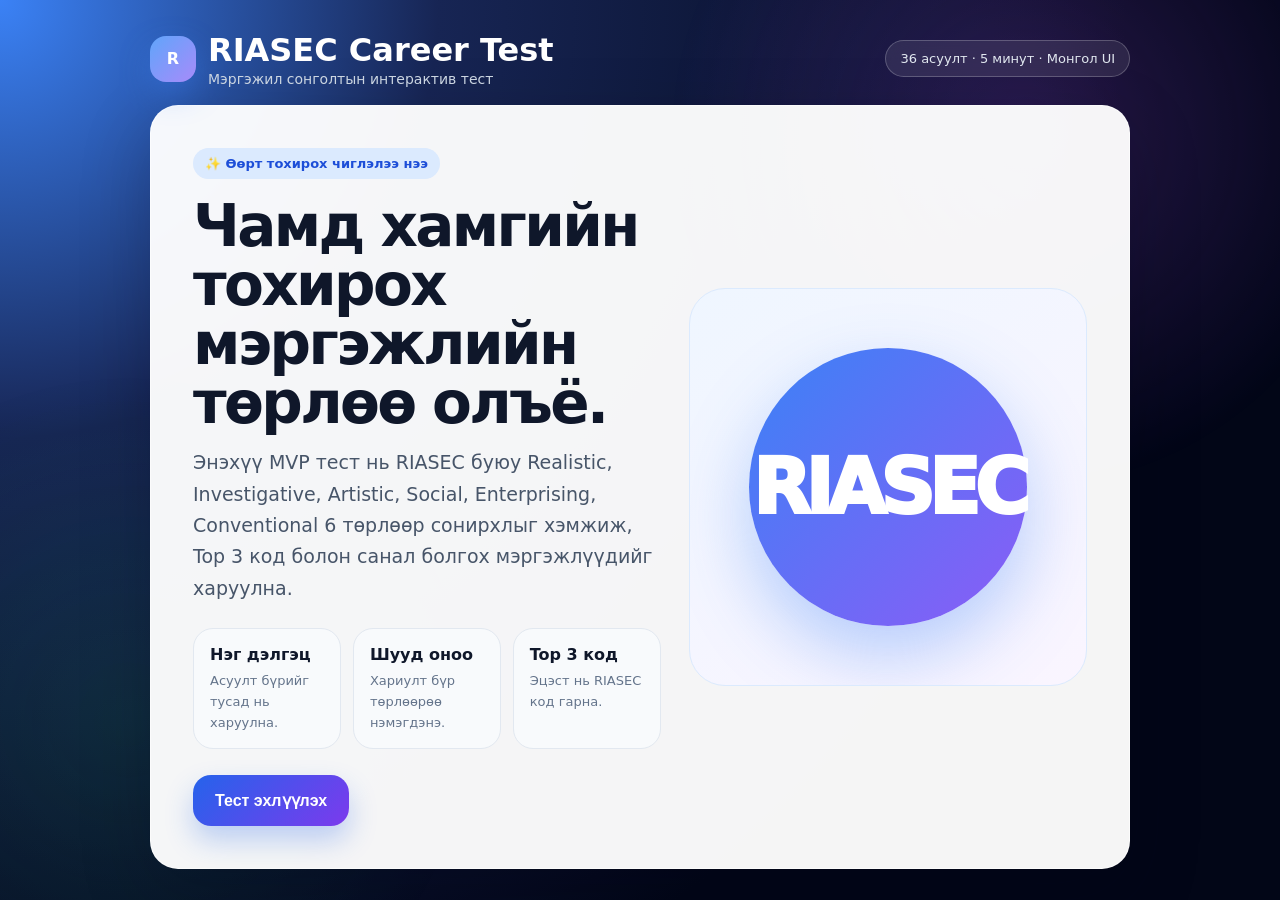
==== public/index.html @ d43229fc "Create interactive RIASEC career test MVP" ====
<!doctype html>
<html lang="mn">
<head>
  <meta charset="utf-8" />
  <meta name="viewport" content="width=device-width, initial-scale=1" />
  <title>RIASEC Мэргэжил Сонголтын Тест</title>
  <style>
    :root{--bg:#0f172a;--panel:#111827;--card:#ffffff;--text:#0f172a;--muted:#64748b;--line:#e2e8f0;--primary:#2563eb;--primary2:#7c3aed;--good:#16a34a;--shadow:0 24px 70px rgba(2,6,23,.22);--radius:28px}
    *{box-sizing:border-box} body{margin:0;min-height:100vh;font-family:Inter,system-ui,-apple-system,BlinkMacSystemFont,"Segoe UI",sans-serif;background:radial-gradient(circle at top left,#3b82f6 0,#172554 28%,#020617 72%);color:var(--text);display:grid;place-items:center;padding:20px;overflow-x:hidden}
    .bg{position:fixed;inset:0;pointer-events:none;opacity:.65;background:radial-gradient(circle at 80% 15%,rgba(168,85,247,.35),transparent 28%),radial-gradient(circle at 10% 80%,rgba(34,197,94,.18),transparent 26%)}
    .app{width:min(980px,100%);position:relative;z-index:1}.top{display:flex;justify-content:space-between;gap:14px;align-items:center;color:#fff;margin-bottom:18px}.brand{display:flex;align-items:center;gap:12px}.logo{width:46px;height:46px;border-radius:16px;background:linear-gradient(135deg,#60a5fa,#a78bfa);display:grid;place-items:center;font-weight:900;box-shadow:0 12px 30px rgba(59,130,246,.35)}.brand h1{font-size:clamp(20px,3vw,32px);margin:0}.brand p{margin:2px 0 0;color:#cbd5e1;font-size:14px}.pill{border:1px solid rgba(255,255,255,.22);background:rgba(255,255,255,.09);backdrop-filter:blur(14px);padding:10px 14px;border-radius:999px;color:#e2e8f0;font-size:13px;white-space:nowrap}
    .card{background:rgba(255,255,255,.96);border:1px solid rgba(255,255,255,.65);box-shadow:var(--shadow);border-radius:var(--radius);padding:clamp(22px,4vw,42px);min-height:560px;display:flex;flex-direction:column;justify-content:space-between;animation:pop .35s ease}.screen{display:none}.screen.active{display:flex;flex-direction:column;gap:24px;animation:fade .32s ease}.hero{display:grid;grid-template-columns:1.08fr .92fr;gap:28px;align-items:center}.eyebrow{display:inline-flex;align-items:center;gap:8px;color:#1d4ed8;font-weight:800;background:#dbeafe;padding:8px 12px;border-radius:999px;font-size:13px}.hero h2,.result h2{font-size:clamp(34px,5vw,58px);line-height:1.02;margin:18px 0 14px;letter-spacing:-.045em}.lead{font-size:clamp(16px,2vw,19px);color:#475569;line-height:1.65;margin:0}.features{display:grid;grid-template-columns:repeat(3,1fr);gap:12px;margin-top:24px}.feature{padding:16px;border-radius:20px;background:#f8fafc;border:1px solid var(--line)}.feature b{display:block;margin-bottom:6px}.feature span{color:var(--muted);font-size:13px;line-height:1.45}.orb{aspect-ratio:1;border-radius:36px;background:linear-gradient(145deg,#eff6ff,#faf5ff);border:1px solid #dbeafe;display:grid;place-items:center;position:relative;overflow:hidden}.orb:before{content:"";position:absolute;width:70%;height:70%;border-radius:50%;background:linear-gradient(135deg,#3b82f6,#8b5cf6);filter:blur(.2px);box-shadow:0 30px 70px rgba(59,130,246,.35)}.orb span{position:relative;color:white;font-size:76px;font-weight:950;letter-spacing:-.08em}.btn{border:0;cursor:pointer;border-radius:18px;padding:16px 22px;font-weight:850;font-size:16px;transition:.22s transform,.22s box-shadow,.22s background}.btn:active{transform:scale(.98)}.btn.primary{color:white;background:linear-gradient(135deg,var(--primary),var(--primary2));box-shadow:0 14px 28px rgba(37,99,235,.28)}.btn.primary:hover{transform:translateY(-2px);box-shadow:0 18px 34px rgba(37,99,235,.35)}.btn.secondary{background:#f1f5f9;color:#334155}.actions{display:flex;gap:12px;flex-wrap:wrap;margin-top:26px}.progressWrap{display:grid;gap:10px}.progressMeta{display:flex;justify-content:space-between;color:#64748b;font-weight:700;font-size:14px}.bar{height:12px;background:#e2e8f0;border-radius:999px;overflow:hidden}.fill{height:100%;width:0;background:linear-gradient(90deg,#2563eb,#7c3aed);border-radius:999px;transition:width .35s ease}.questionCard{padding:28px;border:1px solid var(--line);background:linear-gradient(180deg,#fff,#f8fafc);border-radius:26px}.tag{display:inline-flex;background:#eef2ff;color:#4338ca;border-radius:999px;padding:7px 11px;font-weight:850;font-size:13px}.q{font-size:clamp(24px,3.5vw,38px);line-height:1.2;margin:18px 0 8px;letter-spacing:-.03em}.hint{color:var(--muted);margin:0;line-height:1.55}.scale{display:grid;grid-template-columns:repeat(5,1fr);gap:12px}.choice{padding:16px 10px;border-radius:18px;border:1px solid #dbe3ef;background:#fff;cursor:pointer;text-align:center;transition:.2s;font-weight:850;min-height:92px;display:flex;flex-direction:column;align-items:center;justify-content:center;gap:6px}.choice:hover{border-color:#2563eb;transform:translateY(-2px);box-shadow:0 12px 26px rgba(15,23,42,.09)}.choice strong{font-size:22px;color:#1d4ed8}.choice span{font-size:12px;color:#475569;line-height:1.25}.nav{display:flex;justify-content:space-between;gap:12px;align-items:center}.mini{color:#94a3b8;font-size:13px}.code{display:flex;gap:10px;flex-wrap:wrap;margin:18px 0}.code span{width:72px;height:72px;border-radius:22px;display:grid;place-items:center;color:#fff;font-size:34px;font-weight:950;background:linear-gradient(135deg,#2563eb,#7c3aed);box-shadow:0 14px 30px rgba(37,99,235,.22)}.resultGrid{display:grid;grid-template-columns:1fr 1fr;gap:16px}.box{border:1px solid var(--line);background:#f8fafc;border-radius:22px;padding:20px}.box h3{margin:0 0 12px;font-size:18px}.box p,.box li{color:#475569;line-height:1.58}.careers{display:flex;gap:10px;flex-wrap:wrap}.career{padding:10px 13px;border-radius:999px;background:#fff;border:1px solid #dbe3ef;color:#334155;font-weight:750;font-size:14px}.scores{display:grid;gap:10px}.scoreRow{display:grid;grid-template-columns:42px 1fr 34px;gap:10px;align-items:center;font-weight:800}.scoreBar{height:10px;background:#e2e8f0;border-radius:999px;overflow:hidden}.scoreBar i{display:block;height:100%;background:linear-gradient(90deg,#22c55e,#2563eb);border-radius:999px}.footerNote{color:#64748b;font-size:13px;line-height:1.5;margin-top:12px}@keyframes fade{from{opacity:0;transform:translateY(12px)}to{opacity:1;transform:none}}@keyframes pop{from{opacity:.3;transform:scale(.985)}to{opacity:1;transform:scale(1)}}@media(max-width:760px){body{padding:12px}.top{align-items:flex-start}.pill{display:none}.card{min-height:auto;border-radius:24px}.hero,.resultGrid{grid-template-columns:1fr}.orb{display:none}.features{grid-template-columns:1fr}.scale{grid-template-columns:1fr}.choice{min-height:70px;flex-direction:row;justify-content:flex-start;text-align:left;padding:14px 16px}.choice strong{width:38px}.q{font-size:25px}.nav{flex-direction:column-reverse;align-items:stretch}.btn{width:100%}}
  </style>
</head>
<body>
  <div class="bg"></div>
  <main class="app">
    <div class="top"><div class="brand"><div class="logo">R</div><div><h1>RIASEC Career Test</h1><p>Мэргэжил сонголтын интерактив тест</p></div></div><div class="pill">36 асуулт · 5 минут · Монгол UI</div></div>
    <section class="card">
      <div id="start" class="screen active">
        <div class="hero"><div><span class="eyebrow">✨ Өөрт тохирох чиглэлээ нээ</span><h2>Чамд хамгийн тохирох мэргэжлийн төрлөө олъё.</h2><p class="lead">Энэхүү MVP тест нь RIASEC буюу Realistic, Investigative, Artistic, Social, Enterprising, Conventional 6 төрлөөр сонирхлыг хэмжиж, Top 3 код болон санал болгох мэргэжлүүдийг харуулна.</p><div class="features"><div class="feature"><b>Нэг дэлгэц</b><span>Асуулт бүрийг тусад нь харуулна.</span></div><div class="feature"><b>Шууд оноо</b><span>Хариулт бүр төрлөөрөө нэмэгдэнэ.</span></div><div class="feature"><b>Top 3 код</b><span>Эцэст нь RIASEC код гарна.</span></div></div><div class="actions"><button class="btn primary" onclick="startTest()">Тест эхлүүлэх</button></div></div><div class="orb"><span>RIASEC</span></div></div>
      </div>
      <div id="quiz" class="screen">
        <div class="progressWrap"><div class="progressMeta"><span id="count">Асуулт 1/36</span><span id="percent">0%</span></div><div class="bar"><div id="fill" class="fill"></div></div></div>
        <div class="questionCard"><span id="typeTag" class="tag">R төрөл</span><h2 id="question" class="q"></h2><p class="hint">Доорх сонголтоос өөрт хамгийн ойр мэдрэмжийг сонгоно уу.</p></div>
        <div class="scale" id="answers"></div>
        <div class="nav"><button id="backBtn" class="btn secondary" onclick="goBack()">Буцах</button><span class="mini">Зөв/буруу хариулт байхгүй. Зөвхөн чиний сонирхол чухал.</span></div>
      </div>
      <div id="result" class="screen result">
        <div><span class="eyebrow">🎯 Тестийн үр дүн</span><h2>Таны Top 3 RIASEC код</h2><div id="code" class="code"></div><p id="summary" class="lead"></p></div>
        <div class="resultGrid"><div class="box"><h3>Тайлбар</h3><p id="explain"></p></div><div class="box"><h3>Санал болгох мэргэжлүүд</h3><div id="careers" class="careers"></div></div><div class="box"><h3>Онооны дэлгэрэнгүй</h3><div id="scores" class="scores"></div></div><div class="box"><h3>Дараагийн алхам</h3><p>Top 3 кодоо ашиглаад тухайн чиглэлийн мэргэжлийн өдөр тутмын ажил, шаардагдах чадвар, суралцах замыг судлаарай.</p><button class="btn primary" onclick="restart()">Дахин эхлүүлэх</button></div></div><p class="footerNote">Анхааруулга: Энэ нь богино MVP тест тул карьерын эцсийн шийдвэр биш, харин өөрийгөө таних эхний чиглүүлэгч гэж ашиглаарай.</p>
      </div>
    </section>
  </main>
  <script>
    const questions=[
      {t:'R',q:'Багаж хэрэгсэл ашиглан эвдэрсэн зүйл засах дуртай.'},{t:'R',q:'Гадаа талбайд хөдөлгөөнтэй ажил хийх сонирхолтой.'},{t:'R',q:'Машин, төхөөрөмж, техник хэрхэн ажилладгийг турших дуртай.'},{t:'R',q:'Гараар юм бүтээх, угсрах ажил надад таалагддаг.'},{t:'R',q:'Амьтан, ургамал, байгальтай ойр ажиллах сонирхолтой.'},{t:'R',q:'Практик, бодит үр дүнтэй даалгавар хийх дуртай.'},
      {t:'I',q:'Асуудлын учир шалтгааныг судалж ойлгох дуртай.'},{t:'I',q:'Шинжлэх ухаан, туршилт, нотолгоонд суурилсан зүйлс сонирхолтой.'},{t:'I',q:'Тоон мэдээлэл, баримт ашиглан дүгнэлт гаргах дуртай.'},{t:'I',q:'Ном, нийтлэл уншиж шинэ мэдлэг олж авах таалагддаг.'},{t:'I',q:'Хэцүү бодлого, логик таавар шийдэх дуртай.'},{t:'I',q:'Яагаад гэдэг асуултад гүнзгий хариу хайх сонирхолтой.'},
      {t:'A',q:'Зураг, дизайн, хөгжим, бичвэрээр өөрийгөө илэрхийлэх дуртай.'},{t:'A',q:'Шинэ санаа гаргаж, өөрийнхөөрөө бүтээх таалагддаг.'},{t:'A',q:'Тогтсон дүрмээс илүү уян хатан орчинд ажиллах дуртай.'},{t:'A',q:'Контент, постер, видео, тайзны санаа боловсруулах сонирхолтой.'},{t:'A',q:'Гоо зүй, өнгө, хэлбэр, уур амьсгалыг анзаардаг.'},{t:'A',q:'Өвөрмөц, бүтээлч шийдэл олохдоо урам авдаг.'},
      {t:'S',q:'Бусдад тусалж, зөвлөгөө өгөх дуртай.'},{t:'S',q:'Хүмүүстэй ярилцаж, ойлголцох ажил надад таалагддаг.'},{t:'S',q:'Багаар ажиллаж, бусдыг дэмжих сонирхолтой.'},{t:'S',q:'Заах, тайлбарлах, сургах үйл ажиллагаа хийх дуртай.'},{t:'S',q:'Хэн нэгний асуудлыг сонсож, шийдэл хайхад туслах дуртай.'},{t:'S',q:'Нийгэмд эерэг нөлөөтэй ажил хийх хүсэлтэй.'},
      {t:'E',q:'Бусдыг удирдаж, зорилгод хүргэх дуртай.'},{t:'E',q:'Санаагаа итгэлтэй танилцуулж, хүмүүсийг ятгах сонирхолтой.'},{t:'E',q:'Бизнес, борлуулалт, төсөл эхлүүлэх тухай бодох дуртай.'},{t:'E',q:'Өрсөлдөөнтэй орчинд өөрийгөө сорих таалагддаг.'},{t:'E',q:'Шийдвэр хурдан гаргаж, хариуцлага авах дуртай.'},{t:'E',q:'Арга хэмжээ зохион байгуулах, хүмүүсийг идэвхжүүлэх сонирхолтой.'},
      {t:'C',q:'Эмх цэгцтэй төлөвлөгөө, жагсаалт гаргаж ажиллах дуртай.'},{t:'C',q:'Баримт бичиг, хүснэгт, мэдээллийг нягт шалгах таалагддаг.'},{t:'C',q:'Тодорхой дүрэм, стандарттай ажлыг сайн хийдэг.'},{t:'C',q:'Санхүү, бүртгэл, өгөгдөл цэгцлэх ажил сонирхолтой.'},{t:'C',q:'Алдаа багатай, нарийн ажиллагаатай зүйл хийх дуртай.'},{t:'C',q:'Цагийн хуваарь, процесс, системтэй орчинд ажиллахад тухтай.'}
    ];
    const meta={
      R:{name:'Realistic / Бодит-үйлдлийн',desc:'практик, техник, хөдөлгөөнтэй, гараар бүтээдэг ажилд илүү татагддаг.',careers:['Инженер','Механик','Архитектурын техникч','ХАА мэргэжилтэн','Үйлдвэрлэлийн оператор','Барилгын инженер']},
      I:{name:'Investigative / Судлаач',desc:'шинжлэх, асуух, нотолгоо хайх, асуудлыг логикоор шийдэх чиглэлд хүчтэй.',careers:['Дата аналист','Судлаач','Эмч','Программист','Лабораторийн мэргэжилтэн','Эдийн засагч']},
      A:{name:'Artistic / Бүтээлч',desc:'шинэ санаа, дизайн, контент, гоо зүй, өөрийн илэрхийлэлтэй ажилд дуртай.',careers:['Дизайнер','Контент бүтээгч','Маркетинг креатив','Зохиолч','Видео продюсер','UI/UX дизайнер']},
      S:{name:'Social / Нийгмийн',desc:'хүмүүстэй ажиллах, туслах, заах, зөвлөх, баг дэмжих орчинд илүү тохирно.',careers:['Багш','Сэтгэл зүйч','Хүний нөөц','Коуч','Нийгмийн ажилтан','Эмчилгээний мэргэжилтэн']},
      E:{name:'Enterprising / Манлайлагч',desc:'удирдах, ятгах, санаачлах, борлуулах, нөлөөлөх ажлаас эрч хүч авдаг.',careers:['Бизнес хөгжүүлэлт','Энтрепренер','Борлуулалтын менежер','Төслийн менежер','PR менежер','Удирдах ажилтан']},
      C:{name:'Conventional / Зохион байгуулалттай',desc:'эмх цэгц, тооцоо, баримт, процесс, системтэй ажилд хүчтэй.',careers:['Нягтлан бодогч','Санхүүгийн аналист','Оффис менежер','Дата бүртгэлийн ажилтан','Аудитор','Ложистик зохицуулагч']}
    };
    const labels=['Маш дургүй','Дургүй','Саармаг','Таалагддаг','Маш их таалагддаг'];
    let index=0, scores={R:0,I:0,A:0,S:0,E:0,C:0}, history=[];
    const $=id=>document.getElementById(id);
    function show(id){document.querySelectorAll('.screen').forEach(s=>s.classList.remove('active'));$(id).classList.add('active')}
    function startTest(){index=0;scores={R:0,I:0,A:0,S:0,E:0,C:0};history=[];show('quiz');renderQuestion()}
    function renderQuestion(){const item=questions[index], done=index, pct=Math.round((done/questions.length)*100);$('count').textContent=`Асуулт ${index+1}/${questions.length}`;$('percent').textContent=pct+'%';$('fill').style.width=pct+'%';$('typeTag').textContent=`${item.t} · ${meta[item.t].name}`;$('question').textContent=item.q;$('backBtn').style.visibility=index?'visible':'hidden';$('answers').innerHTML=labels.map((l,i)=>`<button class="choice" onclick="answer(${i+1})"><strong>${i+1}</strong><span>${l}</span></button>`).join('')}
    function answer(value){const t=questions[index].t;scores[t]+=value;history.push({index,type:t,value});index++;if(index>=questions.length){finish()}else{renderQuestion()}}
    function goBack(){if(!history.length)return;const last=history.pop();scores[last.type]-=last.value;index=last.index;renderQuestion()}
    function finish(){show('result');$('fill').style.width='100%';const ranked=Object.entries(scores).sort((a,b)=>b[1]-a[1]);const top=ranked.slice(0,3);$('code').innerHTML=top.map(([k])=>`<span title="${meta[k].name}">${k}</span>`).join('');$('summary').textContent=`Таны код: ${top.map(x=>x[0]).join('')}. Энэ нь ${top.map(([k])=>meta[k].name).join(', ')} чиглэлүүд давамгай байгааг харуулж байна.`;$('explain').textContent=`Та ${top.map(([k])=>meta[k].desc).join(' Мөн ')} Иймээс суралцах болон ажиллах орчноо сонгохдоо эдгээр сонирхлоо хослуулсан чиглэлийг туршиж үзвэл тохиромжтой.`;let careerSet=[...new Set(top.flatMap(([k])=>meta[k].careers))].slice(0,12);$('careers').innerHTML=careerSet.map(c=>`<span class="career">${c}</span>`).join('');const max=30;$('scores').innerHTML=ranked.map(([k,v])=>`<div class="scoreRow"><span>${k}</span><div class="scoreBar"><i style="width:${Math.round(v/max*100)}%"></i></div><span>${v}</span></div>`).join('')}
    function restart(){startTest()}
  </script>
</body>
</html>
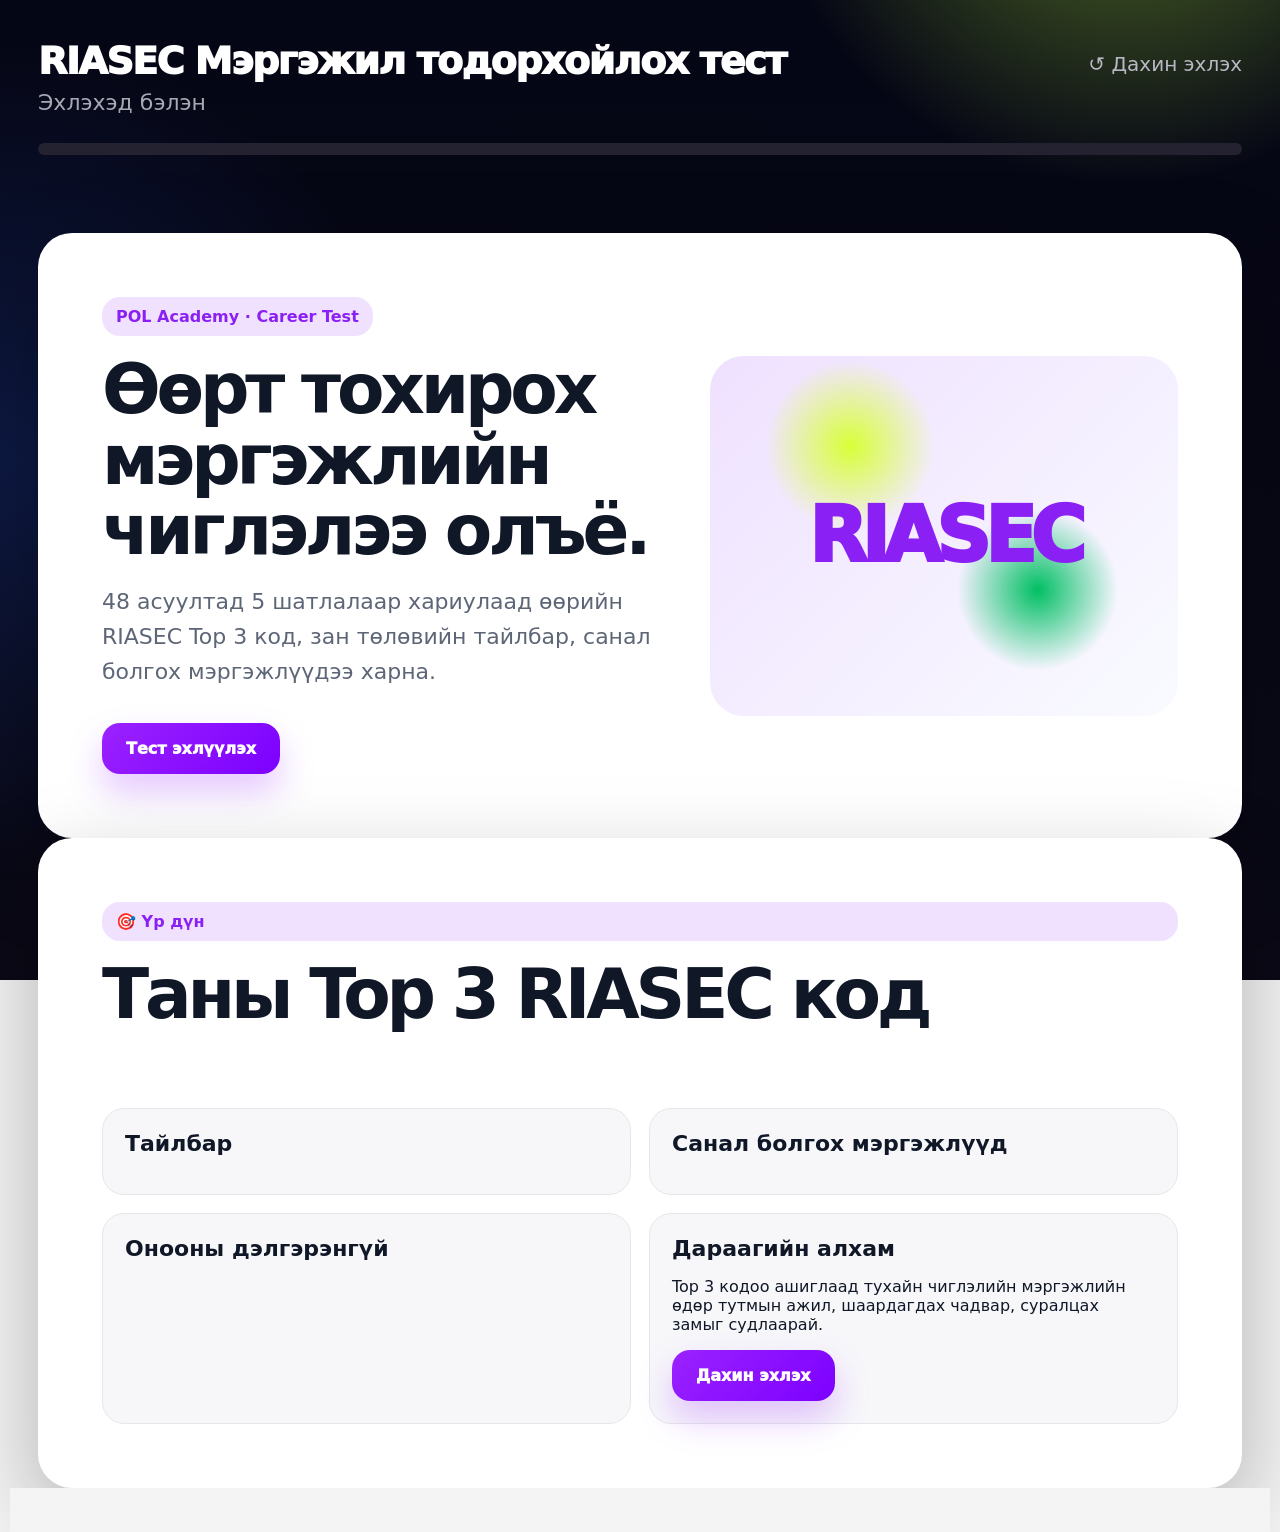
==== commit 78b30899: "Redesign RIASEC test UI with 48-question flow" ====
--- a/public/index.html
+++ b/public/index.html
@@ -3,62 +3,48 @@
 <head>
   <meta charset="utf-8" />
   <meta name="viewport" content="width=device-width, initial-scale=1" />
-  <title>RIASEC Мэргэжил Сонголтын Тест</title>
+  <title>RIASEC Мэргэжил тодорхойлох тест</title>
   <style>
-    :root{--bg:#0f172a;--panel:#111827;--card:#ffffff;--text:#0f172a;--muted:#64748b;--line:#e2e8f0;--primary:#2563eb;--primary2:#7c3aed;--good:#16a34a;--shadow:0 24px 70px rgba(2,6,23,.22);--radius:28px}
-    *{box-sizing:border-box} body{margin:0;min-height:100vh;font-family:Inter,system-ui,-apple-system,BlinkMacSystemFont,"Segoe UI",sans-serif;background:radial-gradient(circle at top left,#3b82f6 0,#172554 28%,#020617 72%);color:var(--text);display:grid;place-items:center;padding:20px;overflow-x:hidden}
-    .bg{position:fixed;inset:0;pointer-events:none;opacity:.65;background:radial-gradient(circle at 80% 15%,rgba(168,85,247,.35),transparent 28%),radial-gradient(circle at 10% 80%,rgba(34,197,94,.18),transparent 26%)}
-    .app{width:min(980px,100%);position:relative;z-index:1}.top{display:flex;justify-content:space-between;gap:14px;align-items:center;color:#fff;margin-bottom:18px}.brand{display:flex;align-items:center;gap:12px}.logo{width:46px;height:46px;border-radius:16px;background:linear-gradient(135deg,#60a5fa,#a78bfa);display:grid;place-items:center;font-weight:900;box-shadow:0 12px 30px rgba(59,130,246,.35)}.brand h1{font-size:clamp(20px,3vw,32px);margin:0}.brand p{margin:2px 0 0;color:#cbd5e1;font-size:14px}.pill{border:1px solid rgba(255,255,255,.22);background:rgba(255,255,255,.09);backdrop-filter:blur(14px);padding:10px 14px;border-radius:999px;color:#e2e8f0;font-size:13px;white-space:nowrap}
-    .card{background:rgba(255,255,255,.96);border:1px solid rgba(255,255,255,.65);box-shadow:var(--shadow);border-radius:var(--radius);padding:clamp(22px,4vw,42px);min-height:560px;display:flex;flex-direction:column;justify-content:space-between;animation:pop .35s ease}.screen{display:none}.screen.active{display:flex;flex-direction:column;gap:24px;animation:fade .32s ease}.hero{display:grid;grid-template-columns:1.08fr .92fr;gap:28px;align-items:center}.eyebrow{display:inline-flex;align-items:center;gap:8px;color:#1d4ed8;font-weight:800;background:#dbeafe;padding:8px 12px;border-radius:999px;font-size:13px}.hero h2,.result h2{font-size:clamp(34px,5vw,58px);line-height:1.02;margin:18px 0 14px;letter-spacing:-.045em}.lead{font-size:clamp(16px,2vw,19px);color:#475569;line-height:1.65;margin:0}.features{display:grid;grid-template-columns:repeat(3,1fr);gap:12px;margin-top:24px}.feature{padding:16px;border-radius:20px;background:#f8fafc;border:1px solid var(--line)}.feature b{display:block;margin-bottom:6px}.feature span{color:var(--muted);font-size:13px;line-height:1.45}.orb{aspect-ratio:1;border-radius:36px;background:linear-gradient(145deg,#eff6ff,#faf5ff);border:1px solid #dbeafe;display:grid;place-items:center;position:relative;overflow:hidden}.orb:before{content:"";position:absolute;width:70%;height:70%;border-radius:50%;background:linear-gradient(135deg,#3b82f6,#8b5cf6);filter:blur(.2px);box-shadow:0 30px 70px rgba(59,130,246,.35)}.orb span{position:relative;color:white;font-size:76px;font-weight:950;letter-spacing:-.08em}.btn{border:0;cursor:pointer;border-radius:18px;padding:16px 22px;font-weight:850;font-size:16px;transition:.22s transform,.22s box-shadow,.22s background}.btn:active{transform:scale(.98)}.btn.primary{color:white;background:linear-gradient(135deg,var(--primary),var(--primary2));box-shadow:0 14px 28px rgba(37,99,235,.28)}.btn.primary:hover{transform:translateY(-2px);box-shadow:0 18px 34px rgba(37,99,235,.35)}.btn.secondary{background:#f1f5f9;color:#334155}.actions{display:flex;gap:12px;flex-wrap:wrap;margin-top:26px}.progressWrap{display:grid;gap:10px}.progressMeta{display:flex;justify-content:space-between;color:#64748b;font-weight:700;font-size:14px}.bar{height:12px;background:#e2e8f0;border-radius:999px;overflow:hidden}.fill{height:100%;width:0;background:linear-gradient(90deg,#2563eb,#7c3aed);border-radius:999px;transition:width .35s ease}.questionCard{padding:28px;border:1px solid var(--line);background:linear-gradient(180deg,#fff,#f8fafc);border-radius:26px}.tag{display:inline-flex;background:#eef2ff;color:#4338ca;border-radius:999px;padding:7px 11px;font-weight:850;font-size:13px}.q{font-size:clamp(24px,3.5vw,38px);line-height:1.2;margin:18px 0 8px;letter-spacing:-.03em}.hint{color:var(--muted);margin:0;line-height:1.55}.scale{display:grid;grid-template-columns:repeat(5,1fr);gap:12px}.choice{padding:16px 10px;border-radius:18px;border:1px solid #dbe3ef;background:#fff;cursor:pointer;text-align:center;transition:.2s;font-weight:850;min-height:92px;display:flex;flex-direction:column;align-items:center;justify-content:center;gap:6px}.choice:hover{border-color:#2563eb;transform:translateY(-2px);box-shadow:0 12px 26px rgba(15,23,42,.09)}.choice strong{font-size:22px;color:#1d4ed8}.choice span{font-size:12px;color:#475569;line-height:1.25}.nav{display:flex;justify-content:space-between;gap:12px;align-items:center}.mini{color:#94a3b8;font-size:13px}.code{display:flex;gap:10px;flex-wrap:wrap;margin:18px 0}.code span{width:72px;height:72px;border-radius:22px;display:grid;place-items:center;color:#fff;font-size:34px;font-weight:950;background:linear-gradient(135deg,#2563eb,#7c3aed);box-shadow:0 14px 30px rgba(37,99,235,.22)}.resultGrid{display:grid;grid-template-columns:1fr 1fr;gap:16px}.box{border:1px solid var(--line);background:#f8fafc;border-radius:22px;padding:20px}.box h3{margin:0 0 12px;font-size:18px}.box p,.box li{color:#475569;line-height:1.58}.careers{display:flex;gap:10px;flex-wrap:wrap}.career{padding:10px 13px;border-radius:999px;background:#fff;border:1px solid #dbe3ef;color:#334155;font-weight:750;font-size:14px}.scores{display:grid;gap:10px}.scoreRow{display:grid;grid-template-columns:42px 1fr 34px;gap:10px;align-items:center;font-weight:800}.scoreBar{height:10px;background:#e2e8f0;border-radius:999px;overflow:hidden}.scoreBar i{display:block;height:100%;background:linear-gradient(90deg,#22c55e,#2563eb);border-radius:999px}.footerNote{color:#64748b;font-size:13px;line-height:1.5;margin-top:12px}@keyframes fade{from{opacity:0;transform:translateY(12px)}to{opacity:1;transform:none}}@keyframes pop{from{opacity:.3;transform:scale(.985)}to{opacity:1;transform:scale(1)}}@media(max-width:760px){body{padding:12px}.top{align-items:flex-start}.pill{display:none}.card{min-height:auto;border-radius:24px}.hero,.resultGrid{grid-template-columns:1fr}.orb{display:none}.features{grid-template-columns:1fr}.scale{grid-template-columns:1fr}.choice{min-height:70px;flex-direction:row;justify-content:flex-start;text-align:left;padding:14px 16px}.choice strong{width:38px}.q{font-size:25px}.nav{flex-direction:column-reverse;align-items:stretch}.btn{width:100%}}
+    :root{--bg:#060711;--bg2:#12101f;--ink:#101828;--muted:#9ca3af;--purple:#9b22ff;--purple2:#b146ff;--green:#00bf63;--line:#ebe7f4;--soft:#f5f5f7;--card:#fff;--radius:34px;--shadow:0 34px 90px rgba(0,0,0,.28)}
+    *{box-sizing:border-box}html,body{margin:0;min-height:100%;font-family:Inter,system-ui,-apple-system,BlinkMacSystemFont,"Segoe UI",Arial,sans-serif;color:var(--ink);background:linear-gradient(180deg,#050615 0%,#080817 45%,#f4f4f5 45%)}button{font:inherit}.page{min-height:100vh;background:radial-gradient(circle at 88% -12%,rgba(191,255,61,.45),transparent 18%),radial-gradient(circle at 0% 30%,rgba(38,98,255,.20),transparent 25%),linear-gradient(180deg,#050615 0%,#0a0916 64%,#f4f4f5 64%)}
+    .top{max-width:1260px;margin:0 auto;padding:42px 28px 30px;color:white}.top-row{display:flex;justify-content:space-between;align-items:flex-start;gap:18px}.title{font-size:clamp(24px,3vw,38px);line-height:1;margin:0 0 10px;font-weight:950;letter-spacing:-.04em}.sub{font-size:clamp(16px,2vw,22px);color:#a8a8b5;margin:0;font-weight:500}.restart-link{border:0;background:transparent;color:#b8b8c4;display:flex;gap:8px;align-items:center;font-size:20px;cursor:pointer;padding:10px 0}.restart-link:hover{color:#fff}.progress{height:12px;background:#242230;border-radius:999px;overflow:hidden;margin-top:28px}.progress i{display:block;height:100%;width:0;border-radius:999px;background:linear-gradient(90deg,#d9ff35 0%,#aaff56 30%,#29d1ff 100%);transition:width .34s ease}
+    .wrap{max-width:1260px;margin:0 auto;padding:48px 28px 0}.screen{display:none}.screen.active{display:block;animation:fade .28s ease}.question-card,.start-card,.result-card{background:var(--card);border-radius:var(--radius);box-shadow:var(--shadow);min-height:520px;padding:clamp(28px,5vw,64px)}.start-card,.result-card{display:grid;align-content:center}.hero{display:grid;grid-template-columns:1.1fr .9fr;gap:36px;align-items:center}.badge{display:inline-flex;background:#f0e2ff;color:#8b20f5;border-radius:18px;padding:10px 14px;font-weight:900}.hero h2,.result-card h2{font-size:clamp(36px,5.4vw,72px);line-height:1.02;letter-spacing:-.06em;margin:18px 0;color:#101828}.lead{font-size:clamp(16px,2vw,22px);line-height:1.6;color:#5d6677;margin:0}.hero-art{height:360px;border-radius:34px;background:radial-gradient(circle at 30% 25%,#d8ff37,transparent 20%),radial-gradient(circle at 70% 65%,#00bf63,transparent 20%),linear-gradient(135deg,#efe1ff,#f9fbff);display:grid;place-items:center;color:#8b20f5;font-size:76px;font-weight:950;letter-spacing:-.08em;overflow:hidden}.cta{display:flex;gap:14px;margin-top:34px;flex-wrap:wrap}.btn{border:0;border-radius:18px;padding:16px 24px;font-weight:950;cursor:pointer;transition:.18s transform,.18s box-shadow}.btn:hover{transform:translateY(-2px)}.primary{background:linear-gradient(135deg,var(--purple),#7c00ff);color:white;box-shadow:0 18px 34px rgba(155,34,255,.25)}.ghost{background:#f1f1f4;color:#4b5563}.question-head{display:grid;grid-template-columns:auto 1fr;gap:18px;align-items:start}.num{width:58px;height:58px;border-radius:18px;background:#f0e2ff;color:#8b20f5;display:grid;place-items:center;font-size:26px;font-weight:900;flex:none}.q{font-size:clamp(28px,4.2vw,54px);line-height:1.17;letter-spacing:-.045em;margin:4px 0 0;color:#101828;max-width:980px}.scale-wrap{margin-top:76px}.scale-labels{display:flex;justify-content:space-between;align-items:center;margin-bottom:34px}.label{display:flex;align-items:center;gap:10px;font-size:20px;font-weight:950}.label.bad{color:var(--purple)}.label.good{color:#008c3d}.label .icon{width:44px;height:44px;border-radius:50%;display:grid;place-items:center;color:white;font-size:30px;line-height:1}.bad .icon{background:linear-gradient(135deg,var(--purple2),#8b20f5)}.good .icon{background:var(--green)}.scale{position:relative;display:grid;grid-template-columns:repeat(5,1fr);align-items:center;gap:0;padding:0 18px}.scale:before{content:"";position:absolute;left:64px;right:64px;top:50%;height:7px;transform:translateY(-50%);border-radius:999px;background:linear-gradient(90deg,#ead6ff 0%,#e9ddfa 40%,#e5edf0 50%,#d7f6df 70%,#c8f7d5 100%)}.option{position:relative;z-index:1;margin:0 auto;border-radius:50%;background:white;border:7px solid #a738ff;cursor:pointer;transition:.2s transform,.2s box-shadow,.2s background;width:92px;height:92px}.option:nth-child(2){width:78px;height:78px;border-color:#a738ff}.option:nth-child(3){width:72px;height:72px;border-color:#98a1b1}.option:nth-child(4){width:78px;height:78px;border-color:#00b856}.option:nth-child(5){width:92px;height:92px;border-color:#00b856}.option:hover,.option.selected{transform:scale(1.08);box-shadow:0 0 0 12px rgba(155,34,255,.08)}.option.selected{background:currentColor}.option:nth-child(1),.option:nth-child(2){color:#a738ff}.option:nth-child(3){color:#98a1b1}.option:nth-child(4),.option:nth-child(5){color:#00b856}.answer-text{text-align:center;color:#7b8190;margin-top:28px;font-size:16px;font-weight:800;min-height:22px}.pager-section{max-width:1260px;margin:0 auto;padding:16px 28px 28px;background:#f4f4f5}.pager{display:flex;gap:8px;flex-wrap:wrap;justify-content:center}.dot{width:48px;height:48px;border:0;border-radius:10px;background:#fafafa;color:#d9d9df;font-weight:900;cursor:pointer;transition:.18s}.dot.active{background:#9017ff;color:#fff;box-shadow:0 0 0 3px #fff,0 0 0 5px #9017ff}.dot.done{color:#8b20f5;background:#fff}.dot:disabled{opacity:.6;cursor:not-allowed}.result-grid{display:grid;grid-template-columns:1fr 1fr;gap:18px;margin-top:24px}.box{background:#f7f7fa;border:1px solid #e5e7eb;border-radius:22px;padding:22px}.box h3{margin:0 0 12px;font-size:22px}.code{display:flex;gap:12px;margin:18px 0;flex-wrap:wrap}.code span{width:76px;height:76px;border-radius:22px;background:linear-gradient(135deg,var(--purple),#7c00ff);color:#fff;display:grid;place-items:center;font-size:36px;font-weight:950}.career-list{display:flex;gap:10px;flex-wrap:wrap}.career{background:#fff;border:1px solid #e5e7eb;border-radius:999px;padding:10px 14px;font-weight:800;color:#374151}.scores{display:grid;gap:10px}.score-row{display:grid;grid-template-columns:42px 1fr 34px;gap:10px;align-items:center;font-weight:900}.score-bar{height:12px;background:#e5e7eb;border-radius:999px;overflow:hidden}.score-bar i{display:block;height:100%;border-radius:999px;background:linear-gradient(90deg,#d9ff35,#00bf63)}@keyframes fade{from{opacity:0;transform:translateY(12px)}to{opacity:1;transform:none}}@media(max-width:760px){.top{padding:24px 18px 22px}.top-row{align-items:flex-start}.restart-link{font-size:15px}.wrap{padding:24px 16px 0}.question-card,.start-card,.result-card{border-radius:28px;min-height:480px;padding:28px 18px}.hero,.result-grid{grid-template-columns:1fr}.hero-art{display:none}.question-head{grid-template-columns:1fr}.num{width:52px;height:52px}.q{font-size:30px}.scale-wrap{margin-top:48px}.scale-labels{font-size:14px}.label{font-size:14px}.label .icon{width:36px;height:36px}.scale{padding:0}.scale:before{left:30px;right:30px;height:5px}.option{width:62px;height:62px;border-width:5px}.option:nth-child(2),.option:nth-child(4){width:54px;height:54px}.option:nth-child(3){width:48px;height:48px}.pager-section{padding:14px 10px 22px}.dot{width:38px;height:38px}.hero h2,.result-card h2{font-size:38px}}
   </style>
 </head>
 <body>
-  <div class="bg"></div>
-  <main class="app">
-    <div class="top"><div class="brand"><div class="logo">R</div><div><h1>RIASEC Career Test</h1><p>Мэргэжил сонголтын интерактив тест</p></div></div><div class="pill">36 асуулт · 5 минут · Монгол UI</div></div>
-    <section class="card">
-      <div id="start" class="screen active">
-        <div class="hero"><div><span class="eyebrow">✨ Өөрт тохирох чиглэлээ нээ</span><h2>Чамд хамгийн тохирох мэргэжлийн төрлөө олъё.</h2><p class="lead">Энэхүү MVP тест нь RIASEC буюу Realistic, Investigative, Artistic, Social, Enterprising, Conventional 6 төрлөөр сонирхлыг хэмжиж, Top 3 код болон санал болгох мэргэжлүүдийг харуулна.</p><div class="features"><div class="feature"><b>Нэг дэлгэц</b><span>Асуулт бүрийг тусад нь харуулна.</span></div><div class="feature"><b>Шууд оноо</b><span>Хариулт бүр төрлөөрөө нэмэгдэнэ.</span></div><div class="feature"><b>Top 3 код</b><span>Эцэст нь RIASEC код гарна.</span></div></div><div class="actions"><button class="btn primary" onclick="startTest()">Тест эхлүүлэх</button></div></div><div class="orb"><span>RIASEC</span></div></div>
-      </div>
-      <div id="quiz" class="screen">
-        <div class="progressWrap"><div class="progressMeta"><span id="count">Асуулт 1/36</span><span id="percent">0%</span></div><div class="bar"><div id="fill" class="fill"></div></div></div>
-        <div class="questionCard"><span id="typeTag" class="tag">R төрөл</span><h2 id="question" class="q"></h2><p class="hint">Доорх сонголтоос өөрт хамгийн ойр мэдрэмжийг сонгоно уу.</p></div>
-        <div class="scale" id="answers"></div>
-        <div class="nav"><button id="backBtn" class="btn secondary" onclick="goBack()">Буцах</button><span class="mini">Зөв/буруу хариулт байхгүй. Зөвхөн чиний сонирхол чухал.</span></div>
-      </div>
-      <div id="result" class="screen result">
-        <div><span class="eyebrow">🎯 Тестийн үр дүн</span><h2>Таны Top 3 RIASEC код</h2><div id="code" class="code"></div><p id="summary" class="lead"></p></div>
-        <div class="resultGrid"><div class="box"><h3>Тайлбар</h3><p id="explain"></p></div><div class="box"><h3>Санал болгох мэргэжлүүд</h3><div id="careers" class="careers"></div></div><div class="box"><h3>Онооны дэлгэрэнгүй</h3><div id="scores" class="scores"></div></div><div class="box"><h3>Дараагийн алхам</h3><p>Top 3 кодоо ашиглаад тухайн чиглэлийн мэргэжлийн өдөр тутмын ажил, шаардагдах чадвар, суралцах замыг судлаарай.</p><button class="btn primary" onclick="restart()">Дахин эхлүүлэх</button></div></div><p class="footerNote">Анхааруулга: Энэ нь богино MVP тест тул карьерын эцсийн шийдвэр биш, харин өөрийгөө таних эхний чиглүүлэгч гэж ашиглаарай.</p>
-      </div>
-    </section>
-  </main>
+  <div class="page">
+    <header class="top">
+      <div class="top-row"><div><h1 class="title">RIASEC Мэргэжил тодорхойлох тест</h1><p id="subtitle" class="sub">Эхлэхэд бэлэн</p></div><button class="restart-link" onclick="restart()">↺ Дахин эхлэх</button></div>
+      <div class="progress"><i id="progressBar"></i></div>
+    </header>
+    <main class="wrap">
+      <section id="start" class="screen active start-card"><div class="hero"><div><span class="badge">POL Academy · Career Test</span><h2>Өөрт тохирох мэргэжлийн чиглэлээ олъё.</h2><p class="lead">48 асуултад 5 шатлалаар хариулаад өөрийн RIASEC Top 3 код, зан төлөвийн тайлбар, санал болгох мэргэжлүүдээ харна.</p><div class="cta"><button class="btn primary" onclick="startTest()">Тест эхлүүлэх</button></div></div><div class="hero-art">RIASEC</div></div></section>
+      <section id="quiz" class="screen question-card"><div class="question-head"><div id="qnum" class="num">1</div><h2 id="question" class="q"></h2></div><div class="scale-wrap"><div class="scale-labels"><div class="label bad"><span class="icon">×</span>Санал нийлэхгүй</div><div class="label good">Санал нийлнэ <span class="icon">✓</span></div></div><div id="scale" class="scale"></div><div id="answerText" class="answer-text"></div></div></section>
+      <section id="result" class="screen result-card"><span class="badge">🎯 Үр дүн</span><h2>Таны Top 3 RIASEC код</h2><div id="code" class="code"></div><p id="summary" class="lead"></p><div class="result-grid"><div class="box"><h3>Тайлбар</h3><p id="explain"></p></div><div class="box"><h3>Санал болгох мэргэжлүүд</h3><div id="careers" class="career-list"></div></div><div class="box"><h3>Онооны дэлгэрэнгүй</h3><div id="scores" class="scores"></div></div><div class="box"><h3>Дараагийн алхам</h3><p>Top 3 кодоо ашиглаад тухайн чиглэлийн мэргэжлийн өдөр тутмын ажил, шаардагдах чадвар, суралцах замыг судлаарай.</p><button class="btn primary" onclick="restart()">Дахин эхлэх</button></div></div></section>
+    </main>
+    <footer class="pager-section"><div id="pager" class="pager"></div></footer>
+  </div>
   <script>
     const questions=[
-      {t:'R',q:'Багаж хэрэгсэл ашиглан эвдэрсэн зүйл засах дуртай.'},{t:'R',q:'Гадаа талбайд хөдөлгөөнтэй ажил хийх сонирхолтой.'},{t:'R',q:'Машин, төхөөрөмж, техник хэрхэн ажилладгийг турших дуртай.'},{t:'R',q:'Гараар юм бүтээх, угсрах ажил надад таалагддаг.'},{t:'R',q:'Амьтан, ургамал, байгальтай ойр ажиллах сонирхолтой.'},{t:'R',q:'Практик, бодит үр дүнтэй даалгавар хийх дуртай.'},
-      {t:'I',q:'Асуудлын учир шалтгааныг судалж ойлгох дуртай.'},{t:'I',q:'Шинжлэх ухаан, туршилт, нотолгоонд суурилсан зүйлс сонирхолтой.'},{t:'I',q:'Тоон мэдээлэл, баримт ашиглан дүгнэлт гаргах дуртай.'},{t:'I',q:'Ном, нийтлэл уншиж шинэ мэдлэг олж авах таалагддаг.'},{t:'I',q:'Хэцүү бодлого, логик таавар шийдэх дуртай.'},{t:'I',q:'Яагаад гэдэг асуултад гүнзгий хариу хайх сонирхолтой.'},
-      {t:'A',q:'Зураг, дизайн, хөгжим, бичвэрээр өөрийгөө илэрхийлэх дуртай.'},{t:'A',q:'Шинэ санаа гаргаж, өөрийнхөөрөө бүтээх таалагддаг.'},{t:'A',q:'Тогтсон дүрмээс илүү уян хатан орчинд ажиллах дуртай.'},{t:'A',q:'Контент, постер, видео, тайзны санаа боловсруулах сонирхолтой.'},{t:'A',q:'Гоо зүй, өнгө, хэлбэр, уур амьсгалыг анзаардаг.'},{t:'A',q:'Өвөрмөц, бүтээлч шийдэл олохдоо урам авдаг.'},
-      {t:'S',q:'Бусдад тусалж, зөвлөгөө өгөх дуртай.'},{t:'S',q:'Хүмүүстэй ярилцаж, ойлголцох ажил надад таалагддаг.'},{t:'S',q:'Багаар ажиллаж, бусдыг дэмжих сонирхолтой.'},{t:'S',q:'Заах, тайлбарлах, сургах үйл ажиллагаа хийх дуртай.'},{t:'S',q:'Хэн нэгний асуудлыг сонсож, шийдэл хайхад туслах дуртай.'},{t:'S',q:'Нийгэмд эерэг нөлөөтэй ажил хийх хүсэлтэй.'},
-      {t:'E',q:'Бусдыг удирдаж, зорилгод хүргэх дуртай.'},{t:'E',q:'Санаагаа итгэлтэй танилцуулж, хүмүүсийг ятгах сонирхолтой.'},{t:'E',q:'Бизнес, борлуулалт, төсөл эхлүүлэх тухай бодох дуртай.'},{t:'E',q:'Өрсөлдөөнтэй орчинд өөрийгөө сорих таалагддаг.'},{t:'E',q:'Шийдвэр хурдан гаргаж, хариуцлага авах дуртай.'},{t:'E',q:'Арга хэмжээ зохион байгуулах, хүмүүсийг идэвхжүүлэх сонирхолтой.'},
-      {t:'C',q:'Эмх цэгцтэй төлөвлөгөө, жагсаалт гаргаж ажиллах дуртай.'},{t:'C',q:'Баримт бичиг, хүснэгт, мэдээллийг нягт шалгах таалагддаг.'},{t:'C',q:'Тодорхой дүрэм, стандарттай ажлыг сайн хийдэг.'},{t:'C',q:'Санхүү, бүртгэл, өгөгдөл цэгцлэх ажил сонирхолтой.'},{t:'C',q:'Алдаа багатай, нарийн ажиллагаатай зүйл хийх дуртай.'},{t:'C',q:'Цагийн хуваарь, процесс, системтэй орчинд ажиллахад тухтай.'}
+      {t:'C',q:'Бүртгэл хөтлөх, тайлан гаргах, дата оруулах ажлуудыг би дажгүй хийж чадна.'},{t:'C',q:'Эмх цэгцтэй хүснэгт, жагсаалт, төлөвлөгөө гаргах надад таалагддаг.'},{t:'C',q:'Дүрэм, заавар, процесс тодорхой байвал би илүү сайн ажилладаг.'},{t:'C',q:'Баримт бичгийн алдаа шалгаж, нарийн мэдээлэл засахдаа төвөгшөөдөггүй.'},{t:'C',q:'Санхүү, тооцоо, бүртгэлтэй холбоотой ажил сонирхолтой санагддаг.'},{t:'C',q:'Цагийн хуваарь баримталж, ажлаа системтэй дуусгах дуртай.'},{t:'C',q:'Мэдээллийг ангилж, файл хавтас болгон цэгцлэх ажилд би сайн.'},{t:'C',q:'Давтагддаг боловч нарийн нямбай ажил намайг ядраадаггүй.'},
+      {t:'R',q:'Багаж хэрэгсэл ашиглан эвдэрсэн зүйл засах дуртай.'},{t:'R',q:'Гадаа орчинд хөдөлгөөнтэй ажиллах нь надад тохиромжтой.'},{t:'R',q:'Техник, төхөөрөмж, машин хэрхэн ажилладгийг турших сонирхолтой.'},{t:'R',q:'Гараар юм угсрах, бүтээх, засварлах ажлаас урам авдаг.'},{t:'R',q:'Бодит үр дүн нь шууд харагддаг ажил хийх дуртай.'},{t:'R',q:'Амьтан, ургамал, байгальтай ойр ажиллах сонирхолтой.'},{t:'R',q:'Практик даалгавар онолын тайлбараас илүү надад ойр.'},{t:'R',q:'Биеийн хүч, техник, ур чадвар шаардсан ажил хийхээс айдаггүй.'},
+      {t:'I',q:'Асуудлын учир шалтгааныг судалж ойлгох дуртай.'},{t:'I',q:'Шинжлэх ухаан, туршилт, нотолгоонд суурилсан зүйлс сонирхолтой.'},{t:'I',q:'Тоон мэдээлэл, баримтаар дүгнэлт гаргах дуртай.'},{t:'I',q:'Хэцүү бодлого, логик таавар шийдэхэд дуртай.'},{t:'I',q:'Ном, нийтлэл, судалгааны материал уншиж шинэ мэдлэг авах таалагддаг.'},{t:'I',q:'Яагаад гэдэг асуултад гүнзгий хариу хайх дуртай.'},{t:'I',q:'Компьютер, дата, код эсвэл алгоритм ойлгох сонирхолтой.'},{t:'I',q:'Түргэн хариунаас илүү зөв, баталгаатай хариу олохыг илүүд үздэг.'},
+      {t:'A',q:'Зураг, дизайн, хөгжим, бичвэрээр өөрийгөө илэрхийлэх дуртай.'},{t:'A',q:'Шинэ санаа гаргаж, өөрийнхөөрөө бүтээх таалагддаг.'},{t:'A',q:'Тогтсон дүрмээс илүү уян хатан орчинд ажиллах дуртай.'},{t:'A',q:'Контент, постер, видео, тайзны санаа боловсруулах сонирхолтой.'},{t:'A',q:'Өнгө, хэлбэр, уур амьсгал, гоо зүйг амархан анзаардаг.'},{t:'A',q:'Өвөрмөц, бүтээлч шийдэл олохдоо урам авдаг.'},{t:'A',q:'Бичих, ярих, дүрслэх аргаар санаагаа бусдад хүргэх дуртай.'},{t:'A',q:'Нэг хэвийн ажлаас илүү өөрчлөлттэй, бүтээлч ажил хүсдэг.'},
+      {t:'S',q:'Бусдад тусалж, зөвлөгөө өгөх дуртай.'},{t:'S',q:'Хүмүүстэй ярилцаж, ойлголцох ажил надад таалагддаг.'},{t:'S',q:'Багаар ажиллаж, бусдыг дэмжих сонирхолтой.'},{t:'S',q:'Заах, тайлбарлах, сургах үйл ажиллагаа хийх дуртай.'},{t:'S',q:'Хэн нэгний асуудлыг сонсож, шийдэл хайхад туслах дуртай.'},{t:'S',q:'Нийгэмд эерэг нөлөөтэй ажил хийх хүсэлтэй.'},{t:'S',q:'Хүмүүсийн мэдрэмж, хэрэгцээг анзаарахдаа сайн.'},{t:'S',q:'Хамтын ажиллагаатай, дулаан уур амьсгалтай орчинд ажиллах дуртай.'},
+      {t:'E',q:'Бусдыг удирдаж, зорилгод хүргэх дуртай.'},{t:'E',q:'Санаагаа итгэлтэй танилцуулж, хүмүүсийг ятгах сонирхолтой.'},{t:'E',q:'Бизнес, борлуулалт, төсөл эхлүүлэх тухай бодох дуртай.'},{t:'E',q:'Өрсөлдөөнтэй орчинд өөрийгөө сорих таалагддаг.'},{t:'E',q:'Шийдвэр хурдан гаргаж, хариуцлага авах дуртай.'},{t:'E',q:'Арга хэмжээ зохион байгуулах, хүмүүсийг идэвхжүүлэх сонирхолтой.'},{t:'E',q:'Боломж харж, түүнийг бодит ажил болгохдоо урамшдаг.'},{t:'E',q:'Олон хүний өмнө ярих, санал хамгаалах нь надад сонирхолтой.'}
     ];
-    const meta={
-      R:{name:'Realistic / Бодит-үйлдлийн',desc:'практик, техник, хөдөлгөөнтэй, гараар бүтээдэг ажилд илүү татагддаг.',careers:['Инженер','Механик','Архитектурын техникч','ХАА мэргэжилтэн','Үйлдвэрлэлийн оператор','Барилгын инженер']},
-      I:{name:'Investigative / Судлаач',desc:'шинжлэх, асуух, нотолгоо хайх, асуудлыг логикоор шийдэх чиглэлд хүчтэй.',careers:['Дата аналист','Судлаач','Эмч','Программист','Лабораторийн мэргэжилтэн','Эдийн засагч']},
-      A:{name:'Artistic / Бүтээлч',desc:'шинэ санаа, дизайн, контент, гоо зүй, өөрийн илэрхийлэлтэй ажилд дуртай.',careers:['Дизайнер','Контент бүтээгч','Маркетинг креатив','Зохиолч','Видео продюсер','UI/UX дизайнер']},
-      S:{name:'Social / Нийгмийн',desc:'хүмүүстэй ажиллах, туслах, заах, зөвлөх, баг дэмжих орчинд илүү тохирно.',careers:['Багш','Сэтгэл зүйч','Хүний нөөц','Коуч','Нийгмийн ажилтан','Эмчилгээний мэргэжилтэн']},
-      E:{name:'Enterprising / Манлайлагч',desc:'удирдах, ятгах, санаачлах, борлуулах, нөлөөлөх ажлаас эрч хүч авдаг.',careers:['Бизнес хөгжүүлэлт','Энтрепренер','Борлуулалтын менежер','Төслийн менежер','PR менежер','Удирдах ажилтан']},
-      C:{name:'Conventional / Зохион байгуулалттай',desc:'эмх цэгц, тооцоо, баримт, процесс, системтэй ажилд хүчтэй.',careers:['Нягтлан бодогч','Санхүүгийн аналист','Оффис менежер','Дата бүртгэлийн ажилтан','Аудитор','Ложистик зохицуулагч']}
-    };
-    const labels=['Маш дургүй','Дургүй','Саармаг','Таалагддаг','Маш их таалагддаг'];
-    let index=0, scores={R:0,I:0,A:0,S:0,E:0,C:0}, history=[];
-    const $=id=>document.getElementById(id);
+    const meta={R:{name:'Realistic / Бодит-үйлдлийн',desc:'практик, техник, хөдөлгөөнтэй, гараар бүтээдэг ажилд илүү татагддаг.',careers:['Инженер','Механик','Барилгын инженер','Архитектурын техникч','Үйлдвэрлэлийн оператор','ХАА мэргэжилтэн']},I:{name:'Investigative / Судлаач',desc:'шинжлэх, асуух, нотолгоо хайх, асуудлыг логикоор шийдэх чиглэлд хүчтэй.',careers:['Дата аналист','Программист','Судлаач','Эмч','Лабораторийн мэргэжилтэн','Эдийн засагч']},A:{name:'Artistic / Бүтээлч',desc:'шинэ санаа, дизайн, контент, гоо зүй, өөрийн илэрхийлэлтэй ажилд дуртай.',careers:['UI/UX дизайнер','Контент бүтээгч','Видео продюсер','График дизайнер','Зохиолч','Маркетинг креатив']},S:{name:'Social / Нийгмийн',desc:'хүмүүстэй ажиллах, туслах, заах, зөвлөх, баг дэмжих орчинд илүү тохирно.',careers:['Багш','Сэтгэл зүйч','Хүний нөөц','Коуч','Нийгмийн ажилтан','Сургалтын менежер']},E:{name:'Enterprising / Манлайлагч',desc:'удирдах, ятгах, санаачлах, борлуулах, нөлөөлөх ажлаас эрч хүч авдаг.',careers:['Энтрепренер','Бизнес хөгжүүлэлт','Борлуулалтын менежер','Төслийн менежер','PR менежер','Удирдах ажилтан']},C:{name:'Conventional / Зохион байгуулалттай',desc:'эмх цэгц, тооцоо, баримт, процесс, системтэй ажилд хүчтэй.',careers:['Нягтлан бодогч','Санхүүгийн аналист','Аудитор','Оффис менежер','Дата бүртгэлийн ажилтан','Ложистик зохицуулагч']}};
+    const labels=['Маш санал нийлэхгүй','Санал нийлэхгүй','Саармаг','Санал нийлнэ','Маш их санал нийлнэ'];
+    let index=0,scores={R:0,I:0,A:0,S:0,E:0,C:0},answers=Array(questions.length).fill(null);const $=id=>document.getElementById(id);
     function show(id){document.querySelectorAll('.screen').forEach(s=>s.classList.remove('active'));$(id).classList.add('active')}
-    function startTest(){index=0;scores={R:0,I:0,A:0,S:0,E:0,C:0};history=[];show('quiz');renderQuestion()}
-    function renderQuestion(){const item=questions[index], done=index, pct=Math.round((done/questions.length)*100);$('count').textContent=`Асуулт ${index+1}/${questions.length}`;$('percent').textContent=pct+'%';$('fill').style.width=pct+'%';$('typeTag').textContent=`${item.t} · ${meta[item.t].name}`;$('question').textContent=item.q;$('backBtn').style.visibility=index?'visible':'hidden';$('answers').innerHTML=labels.map((l,i)=>`<button class="choice" onclick="answer(${i+1})"><strong>${i+1}</strong><span>${l}</span></button>`).join('')}
-    function answer(value){const t=questions[index].t;scores[t]+=value;history.push({index,type:t,value});index++;if(index>=questions.length){finish()}else{renderQuestion()}}
-    function goBack(){if(!history.length)return;const last=history.pop();scores[last.type]-=last.value;index=last.index;renderQuestion()}
-    function finish(){show('result');$('fill').style.width='100%';const ranked=Object.entries(scores).sort((a,b)=>b[1]-a[1]);const top=ranked.slice(0,3);$('code').innerHTML=top.map(([k])=>`<span title="${meta[k].name}">${k}</span>`).join('');$('summary').textContent=`Таны код: ${top.map(x=>x[0]).join('')}. Энэ нь ${top.map(([k])=>meta[k].name).join(', ')} чиглэлүүд давамгай байгааг харуулж байна.`;$('explain').textContent=`Та ${top.map(([k])=>meta[k].desc).join(' Мөн ')} Иймээс суралцах болон ажиллах орчноо сонгохдоо эдгээр сонирхлоо хослуулсан чиглэлийг туршиж үзвэл тохиромжтой.`;let careerSet=[...new Set(top.flatMap(([k])=>meta[k].careers))].slice(0,12);$('careers').innerHTML=careerSet.map(c=>`<span class="career">${c}</span>`).join('');const max=30;$('scores').innerHTML=ranked.map(([k,v])=>`<div class="scoreRow"><span>${k}</span><div class="scoreBar"><i style="width:${Math.round(v/max*100)}%"></i></div><span>${v}</span></div>`).join('')}
-    function restart(){startTest()}
+    function startTest(){index=0;scores={R:0,I:0,A:0,S:0,E:0,C:0};answers.fill(null);show('quiz');render()}
+    function render(){const q=questions[index],done=answers.filter(Boolean).length,pct=Math.max(1,Math.round((done/questions.length)*100));$('subtitle').textContent=`Асуулт ${index+1} / ${questions.length}`;$('progressBar').style.width=pct+'%';$('qnum').textContent=index+1;$('question').textContent=q.q;$('answerText').textContent=answers[index]?labels[answers[index]-1]:'';$('scale').innerHTML=[1,2,3,4,5].map(v=>`<button class="option ${answers[index]===v?'selected':''}" title="${labels[v-1]}" aria-label="${labels[v-1]}" onclick="choose(${v})"></button>`).join('');renderPager()}
+    function choose(v){const old=answers[index];if(old){scores[questions[index].t]-=old}answers[index]=v;scores[questions[index].t]+=v;render();setTimeout(()=>{if(index<questions.length-1){index++;render()}else{finish()}},180)}
+    function goTo(i){if(i<=answers.filter(Boolean).length){index=i;show('quiz');render()}}
+    function renderPager(){const done=answers.filter(Boolean).length;$('pager').innerHTML=questions.map((_,i)=>`<button class="dot ${i===index?'active':''} ${answers[i]?'done':''}" ${i>done?'disabled':''} onclick="goTo(${i})">${i+1}</button>`).join('')}
+    function finish(){show('result');$('subtitle').textContent='Үр дүн гарлаа';$('progressBar').style.width='100%';renderPager();const ranked=Object.entries(scores).sort((a,b)=>b[1]-a[1]);const top=ranked.slice(0,3);$('code').innerHTML=top.map(([k])=>`<span>${k}</span>`).join('');$('summary').textContent=`Таны код: ${top.map(x=>x[0]).join('')}. Давамгай чиглэлүүд: ${top.map(([k])=>meta[k].name).join(', ')}.`;$('explain').textContent=`Та ${top.map(([k])=>meta[k].desc).join(' Мөн ')} Иймээс эдгээр сонирхлыг хослуулсан мэргэжлийн чиглэлийг судалж үзэхэд тохиромжтой.`;const careers=[...new Set(top.flatMap(([k])=>meta[k].careers))].slice(0,12);$('careers').innerHTML=careers.map(c=>`<span class="career">${c}</span>`).join('');$('scores').innerHTML=ranked.map(([k,v])=>`<div class="score-row"><span>${k}</span><div class="score-bar"><i style="width:${Math.round(v/40*100)}%"></i></div><span>${v}</span></div>`).join('')}
+    function restart(){show('start');$('subtitle').textContent='Эхлэхэд бэлэн';$('progressBar').style.width='0%';$('pager').innerHTML=''}
+    restart();
   </script>
 </body>
 </html>
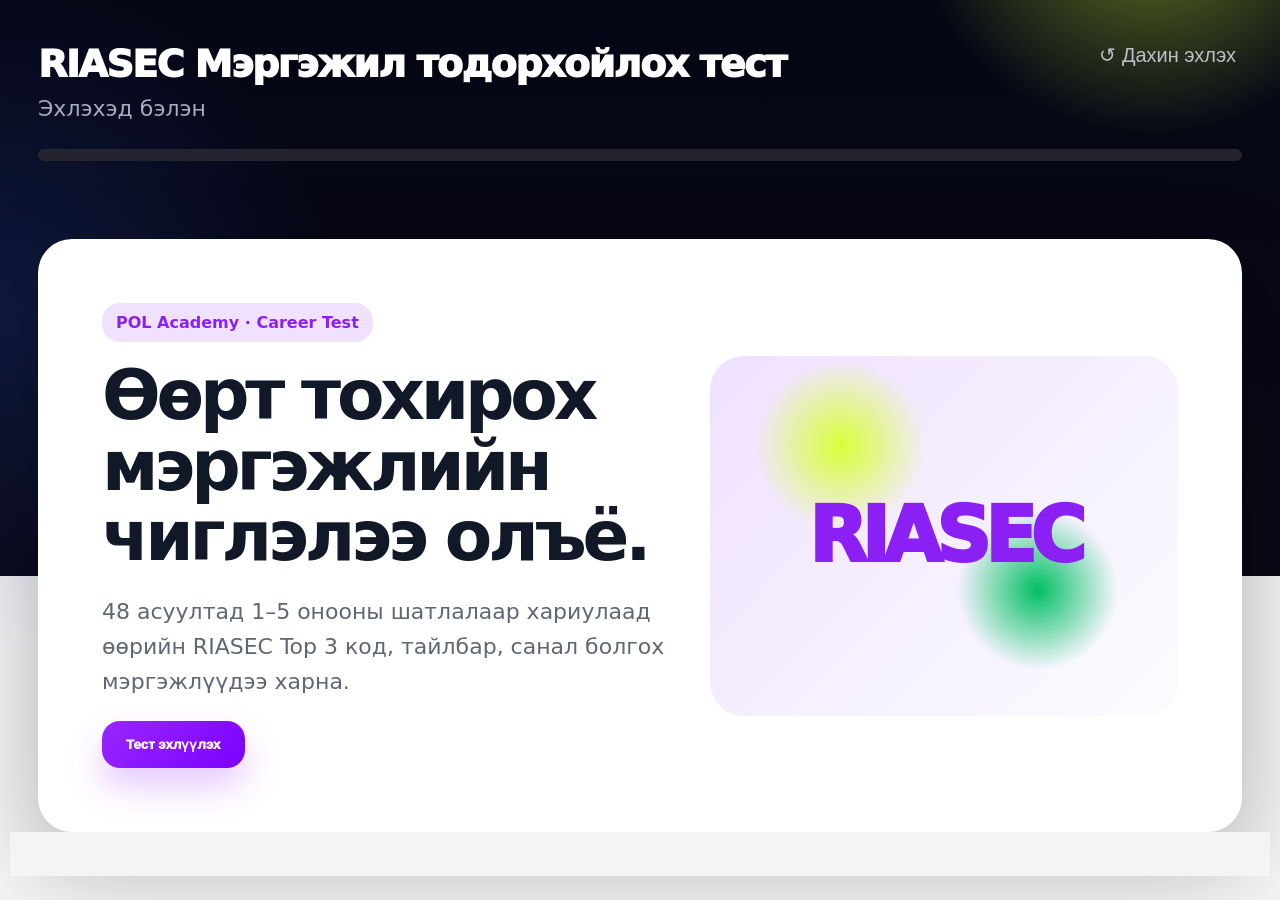
==== commit 383009f6: "Show numbered 1-5 answer scale with agree labels" ====
--- a/public/index.html
+++ b/public/index.html
@@ -1,50 +1 @@
-<!doctype html>
-<html lang="mn">
-<head>
-  <meta charset="utf-8" />
-  <meta name="viewport" content="width=device-width, initial-scale=1" />
-  <title>RIASEC Мэргэжил тодорхойлох тест</title>
-  <style>
-    :root{--bg:#060711;--bg2:#12101f;--ink:#101828;--muted:#9ca3af;--purple:#9b22ff;--purple2:#b146ff;--green:#00bf63;--line:#ebe7f4;--soft:#f5f5f7;--card:#fff;--radius:34px;--shadow:0 34px 90px rgba(0,0,0,.28)}
-    *{box-sizing:border-box}html,body{margin:0;min-height:100%;font-family:Inter,system-ui,-apple-system,BlinkMacSystemFont,"Segoe UI",Arial,sans-serif;color:var(--ink);background:linear-gradient(180deg,#050615 0%,#080817 45%,#f4f4f5 45%)}button{font:inherit}.page{min-height:100vh;background:radial-gradient(circle at 88% -12%,rgba(191,255,61,.45),transparent 18%),radial-gradient(circle at 0% 30%,rgba(38,98,255,.20),transparent 25%),linear-gradient(180deg,#050615 0%,#0a0916 64%,#f4f4f5 64%)}
-    .top{max-width:1260px;margin:0 auto;padding:42px 28px 30px;color:white}.top-row{display:flex;justify-content:space-between;align-items:flex-start;gap:18px}.title{font-size:clamp(24px,3vw,38px);line-height:1;margin:0 0 10px;font-weight:950;letter-spacing:-.04em}.sub{font-size:clamp(16px,2vw,22px);color:#a8a8b5;margin:0;font-weight:500}.restart-link{border:0;background:transparent;color:#b8b8c4;display:flex;gap:8px;align-items:center;font-size:20px;cursor:pointer;padding:10px 0}.restart-link:hover{color:#fff}.progress{height:12px;background:#242230;border-radius:999px;overflow:hidden;margin-top:28px}.progress i{display:block;height:100%;width:0;border-radius:999px;background:linear-gradient(90deg,#d9ff35 0%,#aaff56 30%,#29d1ff 100%);transition:width .34s ease}
-    .wrap{max-width:1260px;margin:0 auto;padding:48px 28px 0}.screen{display:none}.screen.active{display:block;animation:fade .28s ease}.question-card,.start-card,.result-card{background:var(--card);border-radius:var(--radius);box-shadow:var(--shadow);min-height:520px;padding:clamp(28px,5vw,64px)}.start-card,.result-card{display:grid;align-content:center}.hero{display:grid;grid-template-columns:1.1fr .9fr;gap:36px;align-items:center}.badge{display:inline-flex;background:#f0e2ff;color:#8b20f5;border-radius:18px;padding:10px 14px;font-weight:900}.hero h2,.result-card h2{font-size:clamp(36px,5.4vw,72px);line-height:1.02;letter-spacing:-.06em;margin:18px 0;color:#101828}.lead{font-size:clamp(16px,2vw,22px);line-height:1.6;color:#5d6677;margin:0}.hero-art{height:360px;border-radius:34px;background:radial-gradient(circle at 30% 25%,#d8ff37,transparent 20%),radial-gradient(circle at 70% 65%,#00bf63,transparent 20%),linear-gradient(135deg,#efe1ff,#f9fbff);display:grid;place-items:center;color:#8b20f5;font-size:76px;font-weight:950;letter-spacing:-.08em;overflow:hidden}.cta{display:flex;gap:14px;margin-top:34px;flex-wrap:wrap}.btn{border:0;border-radius:18px;padding:16px 24px;font-weight:950;cursor:pointer;transition:.18s transform,.18s box-shadow}.btn:hover{transform:translateY(-2px)}.primary{background:linear-gradient(135deg,var(--purple),#7c00ff);color:white;box-shadow:0 18px 34px rgba(155,34,255,.25)}.ghost{background:#f1f1f4;color:#4b5563}.question-head{display:grid;grid-template-columns:auto 1fr;gap:18px;align-items:start}.num{width:58px;height:58px;border-radius:18px;background:#f0e2ff;color:#8b20f5;display:grid;place-items:center;font-size:26px;font-weight:900;flex:none}.q{font-size:clamp(28px,4.2vw,54px);line-height:1.17;letter-spacing:-.045em;margin:4px 0 0;color:#101828;max-width:980px}.scale-wrap{margin-top:76px}.scale-labels{display:flex;justify-content:space-between;align-items:center;margin-bottom:34px}.label{display:flex;align-items:center;gap:10px;font-size:20px;font-weight:950}.label.bad{color:var(--purple)}.label.good{color:#008c3d}.label .icon{width:44px;height:44px;border-radius:50%;display:grid;place-items:center;color:white;font-size:30px;line-height:1}.bad .icon{background:linear-gradient(135deg,var(--purple2),#8b20f5)}.good .icon{background:var(--green)}.scale{position:relative;display:grid;grid-template-columns:repeat(5,1fr);align-items:center;gap:0;padding:0 18px}.scale:before{content:"";position:absolute;left:64px;right:64px;top:50%;height:7px;transform:translateY(-50%);border-radius:999px;background:linear-gradient(90deg,#ead6ff 0%,#e9ddfa 40%,#e5edf0 50%,#d7f6df 70%,#c8f7d5 100%)}.option{position:relative;z-index:1;margin:0 auto;border-radius:50%;background:white;border:7px solid #a738ff;cursor:pointer;transition:.2s transform,.2s box-shadow,.2s background;width:92px;height:92px}.option:nth-child(2){width:78px;height:78px;border-color:#a738ff}.option:nth-child(3){width:72px;height:72px;border-color:#98a1b1}.option:nth-child(4){width:78px;height:78px;border-color:#00b856}.option:nth-child(5){width:92px;height:92px;border-color:#00b856}.option:hover,.option.selected{transform:scale(1.08);box-shadow:0 0 0 12px rgba(155,34,255,.08)}.option.selected{background:currentColor}.option:nth-child(1),.option:nth-child(2){color:#a738ff}.option:nth-child(3){color:#98a1b1}.option:nth-child(4),.option:nth-child(5){color:#00b856}.answer-text{text-align:center;color:#7b8190;margin-top:28px;font-size:16px;font-weight:800;min-height:22px}.pager-section{max-width:1260px;margin:0 auto;padding:16px 28px 28px;background:#f4f4f5}.pager{display:flex;gap:8px;flex-wrap:wrap;justify-content:center}.dot{width:48px;height:48px;border:0;border-radius:10px;background:#fafafa;color:#d9d9df;font-weight:900;cursor:pointer;transition:.18s}.dot.active{background:#9017ff;color:#fff;box-shadow:0 0 0 3px #fff,0 0 0 5px #9017ff}.dot.done{color:#8b20f5;background:#fff}.dot:disabled{opacity:.6;cursor:not-allowed}.result-grid{display:grid;grid-template-columns:1fr 1fr;gap:18px;margin-top:24px}.box{background:#f7f7fa;border:1px solid #e5e7eb;border-radius:22px;padding:22px}.box h3{margin:0 0 12px;font-size:22px}.code{display:flex;gap:12px;margin:18px 0;flex-wrap:wrap}.code span{width:76px;height:76px;border-radius:22px;background:linear-gradient(135deg,var(--purple),#7c00ff);color:#fff;display:grid;place-items:center;font-size:36px;font-weight:950}.career-list{display:flex;gap:10px;flex-wrap:wrap}.career{background:#fff;border:1px solid #e5e7eb;border-radius:999px;padding:10px 14px;font-weight:800;color:#374151}.scores{display:grid;gap:10px}.score-row{display:grid;grid-template-columns:42px 1fr 34px;gap:10px;align-items:center;font-weight:900}.score-bar{height:12px;background:#e5e7eb;border-radius:999px;overflow:hidden}.score-bar i{display:block;height:100%;border-radius:999px;background:linear-gradient(90deg,#d9ff35,#00bf63)}@keyframes fade{from{opacity:0;transform:translateY(12px)}to{opacity:1;transform:none}}@media(max-width:760px){.top{padding:24px 18px 22px}.top-row{align-items:flex-start}.restart-link{font-size:15px}.wrap{padding:24px 16px 0}.question-card,.start-card,.result-card{border-radius:28px;min-height:480px;padding:28px 18px}.hero,.result-grid{grid-template-columns:1fr}.hero-art{display:none}.question-head{grid-template-columns:1fr}.num{width:52px;height:52px}.q{font-size:30px}.scale-wrap{margin-top:48px}.scale-labels{font-size:14px}.label{font-size:14px}.label .icon{width:36px;height:36px}.scale{padding:0}.scale:before{left:30px;right:30px;height:5px}.option{width:62px;height:62px;border-width:5px}.option:nth-child(2),.option:nth-child(4){width:54px;height:54px}.option:nth-child(3){width:48px;height:48px}.pager-section{padding:14px 10px 22px}.dot{width:38px;height:38px}.hero h2,.result-card h2{font-size:38px}}
-  </style>
-</head>
-<body>
-  <div class="page">
-    <header class="top">
-      <div class="top-row"><div><h1 class="title">RIASEC Мэргэжил тодорхойлох тест</h1><p id="subtitle" class="sub">Эхлэхэд бэлэн</p></div><button class="restart-link" onclick="restart()">↺ Дахин эхлэх</button></div>
-      <div class="progress"><i id="progressBar"></i></div>
-    </header>
-    <main class="wrap">
-      <section id="start" class="screen active start-card"><div class="hero"><div><span class="badge">POL Academy · Career Test</span><h2>Өөрт тохирох мэргэжлийн чиглэлээ олъё.</h2><p class="lead">48 асуултад 5 шатлалаар хариулаад өөрийн RIASEC Top 3 код, зан төлөвийн тайлбар, санал болгох мэргэжлүүдээ харна.</p><div class="cta"><button class="btn primary" onclick="startTest()">Тест эхлүүлэх</button></div></div><div class="hero-art">RIASEC</div></div></section>
-      <section id="quiz" class="screen question-card"><div class="question-head"><div id="qnum" class="num">1</div><h2 id="question" class="q"></h2></div><div class="scale-wrap"><div class="scale-labels"><div class="label bad"><span class="icon">×</span>Санал нийлэхгүй</div><div class="label good">Санал нийлнэ <span class="icon">✓</span></div></div><div id="scale" class="scale"></div><div id="answerText" class="answer-text"></div></div></section>
-      <section id="result" class="screen result-card"><span class="badge">🎯 Үр дүн</span><h2>Таны Top 3 RIASEC код</h2><div id="code" class="code"></div><p id="summary" class="lead"></p><div class="result-grid"><div class="box"><h3>Тайлбар</h3><p id="explain"></p></div><div class="box"><h3>Санал болгох мэргэжлүүд</h3><div id="careers" class="career-list"></div></div><div class="box"><h3>Онооны дэлгэрэнгүй</h3><div id="scores" class="scores"></div></div><div class="box"><h3>Дараагийн алхам</h3><p>Top 3 кодоо ашиглаад тухайн чиглэлийн мэргэжлийн өдөр тутмын ажил, шаардагдах чадвар, суралцах замыг судлаарай.</p><button class="btn primary" onclick="restart()">Дахин эхлэх</button></div></div></section>
-    </main>
-    <footer class="pager-section"><div id="pager" class="pager"></div></footer>
-  </div>
-  <script>
-    const questions=[
-      {t:'C',q:'Бүртгэл хөтлөх, тайлан гаргах, дата оруулах ажлуудыг би дажгүй хийж чадна.'},{t:'C',q:'Эмх цэгцтэй хүснэгт, жагсаалт, төлөвлөгөө гаргах надад таалагддаг.'},{t:'C',q:'Дүрэм, заавар, процесс тодорхой байвал би илүү сайн ажилладаг.'},{t:'C',q:'Баримт бичгийн алдаа шалгаж, нарийн мэдээлэл засахдаа төвөгшөөдөггүй.'},{t:'C',q:'Санхүү, тооцоо, бүртгэлтэй холбоотой ажил сонирхолтой санагддаг.'},{t:'C',q:'Цагийн хуваарь баримталж, ажлаа системтэй дуусгах дуртай.'},{t:'C',q:'Мэдээллийг ангилж, файл хавтас болгон цэгцлэх ажилд би сайн.'},{t:'C',q:'Давтагддаг боловч нарийн нямбай ажил намайг ядраадаггүй.'},
-      {t:'R',q:'Багаж хэрэгсэл ашиглан эвдэрсэн зүйл засах дуртай.'},{t:'R',q:'Гадаа орчинд хөдөлгөөнтэй ажиллах нь надад тохиромжтой.'},{t:'R',q:'Техник, төхөөрөмж, машин хэрхэн ажилладгийг турших сонирхолтой.'},{t:'R',q:'Гараар юм угсрах, бүтээх, засварлах ажлаас урам авдаг.'},{t:'R',q:'Бодит үр дүн нь шууд харагддаг ажил хийх дуртай.'},{t:'R',q:'Амьтан, ургамал, байгальтай ойр ажиллах сонирхолтой.'},{t:'R',q:'Практик даалгавар онолын тайлбараас илүү надад ойр.'},{t:'R',q:'Биеийн хүч, техник, ур чадвар шаардсан ажил хийхээс айдаггүй.'},
-      {t:'I',q:'Асуудлын учир шалтгааныг судалж ойлгох дуртай.'},{t:'I',q:'Шинжлэх ухаан, туршилт, нотолгоонд суурилсан зүйлс сонирхолтой.'},{t:'I',q:'Тоон мэдээлэл, баримтаар дүгнэлт гаргах дуртай.'},{t:'I',q:'Хэцүү бодлого, логик таавар шийдэхэд дуртай.'},{t:'I',q:'Ном, нийтлэл, судалгааны материал уншиж шинэ мэдлэг авах таалагддаг.'},{t:'I',q:'Яагаад гэдэг асуултад гүнзгий хариу хайх дуртай.'},{t:'I',q:'Компьютер, дата, код эсвэл алгоритм ойлгох сонирхолтой.'},{t:'I',q:'Түргэн хариунаас илүү зөв, баталгаатай хариу олохыг илүүд үздэг.'},
-      {t:'A',q:'Зураг, дизайн, хөгжим, бичвэрээр өөрийгөө илэрхийлэх дуртай.'},{t:'A',q:'Шинэ санаа гаргаж, өөрийнхөөрөө бүтээх таалагддаг.'},{t:'A',q:'Тогтсон дүрмээс илүү уян хатан орчинд ажиллах дуртай.'},{t:'A',q:'Контент, постер, видео, тайзны санаа боловсруулах сонирхолтой.'},{t:'A',q:'Өнгө, хэлбэр, уур амьсгал, гоо зүйг амархан анзаардаг.'},{t:'A',q:'Өвөрмөц, бүтээлч шийдэл олохдоо урам авдаг.'},{t:'A',q:'Бичих, ярих, дүрслэх аргаар санаагаа бусдад хүргэх дуртай.'},{t:'A',q:'Нэг хэвийн ажлаас илүү өөрчлөлттэй, бүтээлч ажил хүсдэг.'},
-      {t:'S',q:'Бусдад тусалж, зөвлөгөө өгөх дуртай.'},{t:'S',q:'Хүмүүстэй ярилцаж, ойлголцох ажил надад таалагддаг.'},{t:'S',q:'Багаар ажиллаж, бусдыг дэмжих сонирхолтой.'},{t:'S',q:'Заах, тайлбарлах, сургах үйл ажиллагаа хийх дуртай.'},{t:'S',q:'Хэн нэгний асуудлыг сонсож, шийдэл хайхад туслах дуртай.'},{t:'S',q:'Нийгэмд эерэг нөлөөтэй ажил хийх хүсэлтэй.'},{t:'S',q:'Хүмүүсийн мэдрэмж, хэрэгцээг анзаарахдаа сайн.'},{t:'S',q:'Хамтын ажиллагаатай, дулаан уур амьсгалтай орчинд ажиллах дуртай.'},
-      {t:'E',q:'Бусдыг удирдаж, зорилгод хүргэх дуртай.'},{t:'E',q:'Санаагаа итгэлтэй танилцуулж, хүмүүсийг ятгах сонирхолтой.'},{t:'E',q:'Бизнес, борлуулалт, төсөл эхлүүлэх тухай бодох дуртай.'},{t:'E',q:'Өрсөлдөөнтэй орчинд өөрийгөө сорих таалагддаг.'},{t:'E',q:'Шийдвэр хурдан гаргаж, хариуцлага авах дуртай.'},{t:'E',q:'Арга хэмжээ зохион байгуулах, хүмүүсийг идэвхжүүлэх сонирхолтой.'},{t:'E',q:'Боломж харж, түүнийг бодит ажил болгохдоо урамшдаг.'},{t:'E',q:'Олон хүний өмнө ярих, санал хамгаалах нь надад сонирхолтой.'}
-    ];
-    const meta={R:{name:'Realistic / Бодит-үйлдлийн',desc:'практик, техник, хөдөлгөөнтэй, гараар бүтээдэг ажилд илүү татагддаг.',careers:['Инженер','Механик','Барилгын инженер','Архитектурын техникч','Үйлдвэрлэлийн оператор','ХАА мэргэжилтэн']},I:{name:'Investigative / Судлаач',desc:'шинжлэх, асуух, нотолгоо хайх, асуудлыг логикоор шийдэх чиглэлд хүчтэй.',careers:['Дата аналист','Программист','Судлаач','Эмч','Лабораторийн мэргэжилтэн','Эдийн засагч']},A:{name:'Artistic / Бүтээлч',desc:'шинэ санаа, дизайн, контент, гоо зүй, өөрийн илэрхийлэлтэй ажилд дуртай.',careers:['UI/UX дизайнер','Контент бүтээгч','Видео продюсер','График дизайнер','Зохиолч','Маркетинг креатив']},S:{name:'Social / Нийгмийн',desc:'хүмүүстэй ажиллах, туслах, заах, зөвлөх, баг дэмжих орчинд илүү тохирно.',careers:['Багш','Сэтгэл зүйч','Хүний нөөц','Коуч','Нийгмийн ажилтан','Сургалтын менежер']},E:{name:'Enterprising / Манлайлагч',desc:'удирдах, ятгах, санаачлах, борлуулах, нөлөөлөх ажлаас эрч хүч авдаг.',careers:['Энтрепренер','Бизнес хөгжүүлэлт','Борлуулалтын менежер','Төслийн менежер','PR менежер','Удирдах ажилтан']},C:{name:'Conventional / Зохион байгуулалттай',desc:'эмх цэгц, тооцоо, баримт, процесс, системтэй ажилд хүчтэй.',careers:['Нягтлан бодогч','Санхүүгийн аналист','Аудитор','Оффис менежер','Дата бүртгэлийн ажилтан','Ложистик зохицуулагч']}};
-    const labels=['Маш санал нийлэхгүй','Санал нийлэхгүй','Саармаг','Санал нийлнэ','Маш их санал нийлнэ'];
-    let index=0,scores={R:0,I:0,A:0,S:0,E:0,C:0},answers=Array(questions.length).fill(null);const $=id=>document.getElementById(id);
-    function show(id){document.querySelectorAll('.screen').forEach(s=>s.classList.remove('active'));$(id).classList.add('active')}
-    function startTest(){index=0;scores={R:0,I:0,A:0,S:0,E:0,C:0};answers.fill(null);show('quiz');render()}
-    function render(){const q=questions[index],done=answers.filter(Boolean).length,pct=Math.max(1,Math.round((done/questions.length)*100));$('subtitle').textContent=`Асуулт ${index+1} / ${questions.length}`;$('progressBar').style.width=pct+'%';$('qnum').textContent=index+1;$('question').textContent=q.q;$('answerText').textContent=answers[index]?labels[answers[index]-1]:'';$('scale').innerHTML=[1,2,3,4,5].map(v=>`<button class="option ${answers[index]===v?'selected':''}" title="${labels[v-1]}" aria-label="${labels[v-1]}" onclick="choose(${v})"></button>`).join('');renderPager()}
-    function choose(v){const old=answers[index];if(old){scores[questions[index].t]-=old}answers[index]=v;scores[questions[index].t]+=v;render();setTimeout(()=>{if(index<questions.length-1){index++;render()}else{finish()}},180)}
-    function goTo(i){if(i<=answers.filter(Boolean).length){index=i;show('quiz');render()}}
-    function renderPager(){const done=answers.filter(Boolean).length;$('pager').innerHTML=questions.map((_,i)=>`<button class="dot ${i===index?'active':''} ${answers[i]?'done':''}" ${i>done?'disabled':''} onclick="goTo(${i})">${i+1}</button>`).join('')}
-    function finish(){show('result');$('subtitle').textContent='Үр дүн гарлаа';$('progressBar').style.width='100%';renderPager();const ranked=Object.entries(scores).sort((a,b)=>b[1]-a[1]);const top=ranked.slice(0,3);$('code').innerHTML=top.map(([k])=>`<span>${k}</span>`).join('');$('summary').textContent=`Таны код: ${top.map(x=>x[0]).join('')}. Давамгай чиглэлүүд: ${top.map(([k])=>meta[k].name).join(', ')}.`;$('explain').textContent=`Та ${top.map(([k])=>meta[k].desc).join(' Мөн ')} Иймээс эдгээр сонирхлыг хослуулсан мэргэжлийн чиглэлийг судалж үзэхэд тохиромжтой.`;const careers=[...new Set(top.flatMap(([k])=>meta[k].careers))].slice(0,12);$('careers').innerHTML=careers.map(c=>`<span class="career">${c}</span>`).join('');$('scores').innerHTML=ranked.map(([k,v])=>`<div class="score-row"><span>${k}</span><div class="score-bar"><i style="width:${Math.round(v/40*100)}%"></i></div><span>${v}</span></div>`).join('')}
-    function restart(){show('start');$('subtitle').textContent='Эхлэхэд бэлэн';$('progressBar').style.width='0%';$('pager').innerHTML=''}
-    restart();
-  </script>
-</body>
-</html>+<!doctype html><html lang="mn"><head><meta charset="utf-8"><meta name="viewport" content="width=device-width,initial-scale=1"><title>RIASEC Мэргэжил тодорхойлох тест</title><style>:root{--p:#9827ff;--g:#00bf63;--ink:#111827;--mut:#a1a1aa}*{box-sizing:border-box}body{margin:0;font-family:Inter,system-ui,-apple-system,Segoe UI,sans-serif;background:linear-gradient(180deg,#050615 0,#090815 64%,#f4f4f5 64%);color:var(--ink)}.page{min-height:100vh;background:radial-gradient(circle at 90% -12%,rgba(207,255,52,.5),transparent 16%),radial-gradient(circle at 0 35%,rgba(50,110,255,.18),transparent 24%)}.top,.wrap,.foot{max-width:1260px;margin:auto}.top{padding:42px 28px 30px;color:#fff}.row{display:flex;justify-content:space-between;gap:16px;align-items:flex-start}.title{font-size:clamp(24px,3vw,38px);margin:0 0 10px;font-weight:950;letter-spacing:-.04em}.sub{margin:0;color:#aaaab8;font-size:clamp(16px,2vw,22px)}.reset{border:0;background:transparent;color:#bebeca;font-size:20px;cursor:pointer}.reset:hover{color:#fff}.bar{height:12px;background:#242330;border-radius:99px;overflow:hidden;margin-top:28px}.bar i{display:block;width:0;height:100%;border-radius:99px;background:linear-gradient(90deg,#d9ff35,#9eff55,#28d0ff);transition:.3s}.wrap{padding:48px 28px 0}.screen{display:none}.screen.on{display:block;animation:f .25s ease}.card{background:#fff;border-radius:34px;box-shadow:0 34px 90px rgba(0,0,0,.28);min-height:520px;padding:clamp(28px,5vw,64px)}.hero{display:grid;grid-template-columns:1.1fr .9fr;gap:36px;align-items:center}.badge{display:inline-flex;background:#f0e2ff;color:#8b20f5;border-radius:18px;padding:10px 14px;font-weight:900}.hero h2,.result h2{font-size:clamp(38px,5.4vw,72px);line-height:1.02;letter-spacing:-.06em;margin:18px 0}.lead{font-size:clamp(16px,2vw,22px);line-height:1.6;color:#5f6675}.art{height:360px;border-radius:34px;background:radial-gradient(circle at 28% 25%,#d8ff37,transparent 20%),radial-gradient(circle at 70% 65%,#00bf63,transparent 20%),linear-gradient(135deg,#efe1ff,#fbfcff);display:grid;place-items:center;color:#8b20f5;font-size:76px;font-weight:950;letter-spacing:-.08em}.btn{border:0;border-radius:18px;padding:16px 24px;font-weight:950;cursor:pointer;background:linear-gradient(135deg,var(--p),#7c00ff);color:#fff;box-shadow:0 18px 34px rgba(155,34,255,.25)}.qhead{display:grid;grid-template-columns:auto 1fr;gap:18px}.num{width:58px;height:58px;border-radius:18px;background:#f0e2ff;color:#8b20f5;display:grid;place-items:center;font-size:26px;font-weight:950}.q{font-size:clamp(30px,4.2vw,54px);line-height:1.17;letter-spacing:-.045em;margin:4px 0}.scale-wrap{margin-top:76px}.scale-labels{display:flex;justify-content:space-between;align-items:center;margin-bottom:22px}.label{display:flex;align-items:center;gap:10px;font-size:20px;font-weight:950}.bad{color:var(--p)}.good{color:#008c3d}.ic{width:44px;height:44px;border-radius:50%;display:grid;place-items:center;color:#fff;font-size:30px}.bad .ic{background:linear-gradient(135deg,#b146ff,#8b20f5)}.good .ic{background:var(--g)}.scale{position:relative;display:grid;grid-template-columns:repeat(5,1fr);align-items:center;padding:0 18px}.scale:before{content:"";position:absolute;left:64px;right:64px;top:44px;height:7px;border-radius:99px;background:linear-gradient(90deg,#ead6ff,#eadffc,#e5edf0,#d7f6df,#c8f7d5)}.opt{z-index:1;margin:auto;border-radius:50%;background:#fff;cursor:pointer;transition:.18s;display:grid;place-items:center;font-weight:950}.opt b{display:grid;place-items:center;width:34px;height:34px;border-radius:12px;background:#f6f0ff;color:inherit;font-size:20px}.opt:hover,.opt.sel{transform:scale(1.08);box-shadow:0 0 0 12px rgba(155,34,255,.08)}.opt.sel{background:currentColor}.opt.sel b{background:#fff}.opt:nth-child(1){width:92px;height:92px;border:7px solid #a738ff;color:#a738ff}.opt:nth-child(2){width:78px;height:78px;border:7px solid #a738ff;color:#a738ff}.opt:nth-child(3){width:72px;height:72px;border:7px solid #98a1b1;color:#98a1b1}.opt:nth-child(4){width:78px;height:78px;border:7px solid #00b856;color:#00b856}.opt:nth-child(5){width:92px;height:92px;border:7px solid #00b856;color:#00b856}.scale-names{display:grid;grid-template-columns:repeat(5,1fr);gap:8px;text-align:center;margin-top:18px;color:#747b89;font-size:14px;font-weight:800}.answer{text-align:center;color:#555d6c;margin-top:22px;font-size:18px;font-weight:900;min-height:28px}.foot{padding:16px 28px 28px;background:#f4f4f5}.pager{display:flex;gap:8px;flex-wrap:wrap;justify-content:center}.dot{width:48px;height:48px;border:0;border-radius:10px;background:#fafafa;color:#d9d9df;font-weight:900;cursor:pointer}.dot.active{background:#9017ff;color:#fff;box-shadow:0 0 0 3px #fff,0 0 0 5px #9017ff}.dot.done{color:#8b20f5;background:#fff}.dot:disabled{opacity:.55}.grid{display:grid;grid-template-columns:1fr 1fr;gap:18px;margin-top:24px}.box{background:#f7f7fa;border:1px solid #e5e7eb;border-radius:22px;padding:22px}.code{display:flex;gap:12px;flex-wrap:wrap}.code span{width:76px;height:76px;border-radius:22px;background:linear-gradient(135deg,var(--p),#7c00ff);color:#fff;display:grid;place-items:center;font-size:36px;font-weight:950}.careers{display:flex;gap:10px;flex-wrap:wrap}.careers span{background:#fff;border:1px solid #e5e7eb;border-radius:99px;padding:10px 14px;font-weight:800}.score{display:grid;grid-template-columns:42px 1fr 34px;gap:10px;align-items:center;font-weight:900;margin:10px 0}.sbar{height:12px;background:#e5e7eb;border-radius:99px;overflow:hidden}.sbar i{display:block;height:100%;background:linear-gradient(90deg,#d9ff35,#00bf63)}@keyframes f{from{opacity:0;transform:translateY(12px)}to{opacity:1}}@media(max-width:760px){.top{padding:24px 18px}.reset{font-size:15px}.wrap{padding:24px 16px 0}.card{border-radius:28px;padding:28px 18px;min-height:480px}.hero,.grid{grid-template-columns:1fr}.art{display:none}.qhead{grid-template-columns:1fr}.q{font-size:30px}.scale-wrap{margin-top:46px}.label{font-size:14px}.ic{width:36px;height:36px}.scale{padding:0}.scale:before{left:30px;right:30px;top:32px;height:5px}.opt:nth-child(1),.opt:nth-child(5){width:66px;height:66px;border-width:5px}.opt:nth-child(2),.opt:nth-child(4){width:56px;height:56px;border-width:5px}.opt:nth-child(3){width:50px;height:50px;border-width:5px}.opt b{width:26px;height:26px;font-size:16px}.scale-names{font-size:11px}.dot{width:38px;height:38px}}</style></head><body><div class="page"><header class="top"><div class="row"><div><h1 class="title">RIASEC Мэргэжил тодорхойлох тест</h1><p id="subtitle" class="sub">Эхлэхэд бэлэн</p></div><button class="reset" onclick="restart()">↺ Дахин эхлэх</button></div><div class="bar"><i id="bar"></i></div></header><main class="wrap"><section id="start" class="screen on card"><div class="hero"><div><span class="badge">POL Academy · Career Test</span><h2>Өөрт тохирох мэргэжлийн чиглэлээ олъё.</h2><p class="lead">48 асуултад 1–5 онооны шатлалаар хариулаад өөрийн RIASEC Top 3 код, тайлбар, санал болгох мэргэжлүүдээ харна.</p><button class="btn" onclick="startTest()">Тест эхлүүлэх</button></div><div class="art">RIASEC</div></div></section><section id="quiz" class="screen card"><div class="qhead"><div id="qnum" class="num">1</div><h2 id="question" class="q"></h2></div><div class="scale-wrap"><div class="scale-labels"><div class="label bad"><span class="ic">×</span>Санал нийлэхгүй</div><div class="label good">Санал нийлнэ <span class="ic">✓</span></div></div><div id="scale" class="scale"></div><div class="scale-names"><span>1<br>Маш нийлэхгүй</span><span>2<br>Нийлэхгүй</span><span>3<br>Саармаг</span><span>4<br>Нийлнэ</span><span>5<br>Маш нийлнэ</span></div><div id="answer" class="answer"></div></div></section><section id="result" class="screen card result"><span class="badge">🎯 Үр дүн</span><h2>Таны Top 3 RIASEC код</h2><div id="code" class="code"></div><p id="summary" class="lead"></p><div class="grid"><div class="box"><h3>Тайлбар</h3><p id="explain"></p></div><div class="box"><h3>Санал болгох мэргэжлүүд</h3><div id="careers" class="careers"></div></div><div class="box"><h3>Онооны дэлгэрэнгүй</h3><div id="scores"></div></div><div class="box"><h3>Дараагийн алхам</h3><p>Top 3 кодоо ашиглаад тухайн чиглэлийн мэргэжлийн өдөр тутмын ажил, шаардагдах чадвар, суралцах замыг судлаарай.</p><button class="btn" onclick="restart()">Дахин эхлэх</button></div></div></section></main><footer class="foot"><div id="pager" class="pager"></div></footer></div><script>const questions=[['C','Бүртгэл хөтлөх, тайлан гаргах, дата оруулах ажлуудыг би дажгүй хийж чадна.'],['C','Эмх цэгцтэй хүснэгт, жагсаалт, төлөвлөгөө гаргах надад таалагддаг.'],['C','Дүрэм, заавар, процесс тодорхой байвал би илүү сайн ажилладаг.'],['C','Баримт бичгийн алдаа шалгаж, нарийн мэдээлэл засахдаа төвөгшөөдөггүй.'],['C','Санхүү, тооцоо, бүртгэлтэй холбоотой ажил сонирхолтой санагддаг.'],['C','Цагийн хуваарь баримталж, ажлаа системтэй дуусгах дуртай.'],['C','Мэдээллийг ангилж, файл хавтас болгон цэгцлэх ажилд би сайн.'],['C','Давтагддаг боловч нарийн нямбай ажил намайг ядраадаггүй.'],['R','Багаж хэрэгсэл ашиглан эвдэрсэн зүйл засах дуртай.'],['R','Гадаа орчинд хөдөлгөөнтэй ажиллах нь надад тохиромжтой.'],['R','Техник, төхөөрөмж, машин хэрхэн ажилладгийг турших сонирхолтой.'],['R','Гараар юм угсрах, бүтээх, засварлах ажлаас урам авдаг.'],['R','Бодит үр дүн нь шууд харагддаг ажил хийх дуртай.'],['R','Амьтан, ургамал, байгальтай ойр ажиллах сонирхолтой.'],['R','Практик даалгавар онолын тайлбараас илүү надад ойр.'],['R','Биеийн хүч, техник, ур чадвар шаардсан ажил хийхээс айдаггүй.'],['I','Асуудлын учир шалтгааныг судалж ойлгох дуртай.'],['I','Шинжлэх ухаан, туршилт, нотолгоонд суурилсан зүйлс сонирхолтой.'],['I','Тоон мэдээлэл, баримтаар дүгнэлт гаргах дуртай.'],['I','Хэцүү бодлого, логик таавар шийдэхэд дуртай.'],['I','Ном, нийтлэл, судалгааны материал уншиж шинэ мэдлэг авах таалагддаг.'],['I','Яагаад гэдэг асуултад гүнзгий хариу хайх дуртай.'],['I','Компьютер, дата, код эсвэл алгоритм ойлгох сонирхолтой.'],['I','Түргэн хариунаас илүү зөв, баталгаатай хариу олохыг илүүд үздэг.'],['A','Зураг, дизайн, хөгжим, бичвэрээр өөрийгөө илэрхийлэх дуртай.'],['A','Шинэ санаа гаргаж, өөрийнхөөрөө бүтээх таалагддаг.'],['A','Тогтсон дүрмээс илүү уян хатан орчинд ажиллах дуртай.'],['A','Контент, постер, видео, тайзны санаа боловсруулах сонирхолтой.'],['A','Өнгө, хэлбэр, уур амьсгал, гоо зүйг амархан анзаардаг.'],['A','Өвөрмөц, бүтээлч шийдэл олохдоо урам авдаг.'],['A','Бичих, ярих, дүрслэх аргаар санаагаа бусдад хүргэх дуртай.'],['A','Нэг хэвийн ажлаас илүү өөрчлөлттэй, бүтээлч ажил хүсдэг.'],['S','Бусдад тусалж, зөвлөгөө өгөх дуртай.'],['S','Хүмүүстэй ярилцаж, ойлголцох ажил надад таалагддаг.'],['S','Багаар ажиллаж, бусдыг дэмжих сонирхолтой.'],['S','Заах, тайлбарлах, сургах үйл ажиллагаа хийх дуртай.'],['S','Хэн нэгний асуудлыг сонсож, шийдэл хайхад туслах дуртай.'],['S','Нийгэмд эерэг нөлөөтэй ажил хийх хүсэлтэй.'],['S','Хүмүүсийн мэдрэмж, хэрэгцээг анзаарахдаа сайн.'],['S','Хамтын ажиллагаатай, дулаан уур амьсгалтай орчинд ажиллах дуртай.'],['E','Бусдыг удирдаж, зорилгод хүргэх дуртай.'],['E','Санаагаа итгэлтэй танилцуулж, хүмүүсийг ятгах сонирхолтой.'],['E','Бизнес, борлуулалт, төсөл эхлүүлэх тухай бодох дуртай.'],['E','Өрсөлдөөнтэй орчинд өөрийгөө сорих таалагддаг.'],['E','Шийдвэр хурдан гаргаж, хариуцлага авах дуртай.'],['E','Арга хэмжээ зохион байгуулах, хүмүүсийг идэвхжүүлэх сонирхолтой.'],['E','Боломж харж, түүнийг бодит ажил болгохдоо урамшдаг.'],['E','Олон хүний өмнө ярих, санал хамгаалах нь надад сонирхолтой.']].map(x=>({t:x[0],q:x[1]}));const meta={R:{n:'Realistic / Бодит-үйлдлийн',d:'практик, техник, хөдөлгөөнтэй, гараар бүтээдэг ажилд илүү татагддаг.',c:['Инженер','Механик','Барилгын инженер','Архитектурын техникч','Үйлдвэрлэлийн оператор','ХАА мэргэжилтэн']},I:{n:'Investigative / Судлаач',d:'шинжлэх, асуух, нотолгоо хайх, асуудлыг логикоор шийдэх чиглэлд хүчтэй.',c:['Дата аналист','Программист','Судлаач','Эмч','Лабораторийн мэргэжилтэн','Эдийн засагч']},A:{n:'Artistic / Бүтээлч',d:'шинэ санаа, дизайн, контент, гоо зүй, өөрийн илэрхийлэлтэй ажилд дуртай.',c:['UI/UX дизайнер','Контент бүтээгч','Видео продюсер','График дизайнер','Зохиолч','Маркетинг креатив']},S:{n:'Social / Нийгмийн',d:'хүмүүстэй ажиллах, туслах, заах, зөвлөх, баг дэмжих орчинд илүү тохирно.',c:['Багш','Сэтгэл зүйч','Хүний нөөц','Коуч','Нийгмийн ажилтан','Сургалтын менежер']},E:{n:'Enterprising / Манлайлагч',d:'удирдах, ятгах, санаачлах, борлуулах, нөлөөлөх ажлаас эрч хүч авдаг.',c:['Энтрепренер','Бизнес хөгжүүлэлт','Борлуулалтын менежер','Төслийн менежер','PR менежер','Удирдах ажилтан']},C:{n:'Conventional / Зохион байгуулалттай',d:'эмх цэгц, тооцоо, баримт, процесс, системтэй ажилд хүчтэй.',c:['Нягтлан бодогч','Санхүүгийн аналист','Аудитор','Оффис менежер','Дата бүртгэлийн ажилтан','Ложистик зохицуулагч']}};const labels=['1 Маш санал нийлэхгүй','2 Санал нийлэхгүй','3 Саармаг','4 Санал нийлнэ','5 Маш их санал нийлнэ'];let index=0,scores={R:0,I:0,A:0,S:0,E:0,C:0},answers=Array(48).fill(null);const $=id=>document.getElementById(id);function show(id){document.querySelectorAll('.screen').forEach(s=>s.classList.remove('on'));$(id).classList.add('on')}function startTest(){index=0;scores={R:0,I:0,A:0,S:0,E:0,C:0};answers.fill(null);show('quiz');render()}function render(){let q=questions[index],done=answers.filter(Boolean).length;$('subtitle').textContent=`Асуулт ${index+1} / ${questions.length}`;$('bar').style.width=Math.max(1,Math.round(done/questions.length*100))+'%';$('qnum').textContent=index+1;$('question').textContent=q.q;$('answer').textContent=answers[index]?labels[answers[index]-1]:'';$('scale').innerHTML=[1,2,3,4,5].map(v=>`<button class="opt ${answers[index]===v?'sel':''}" title="${labels[v-1]}" onclick="choose(${v})"><b>${v}</b></button>`).join('');pager()}function choose(v){let old=answers[index];if(old)scores[questions[index].t]-=old;answers[index]=v;scores[questions[index].t]+=v;render();setTimeout(()=>index<47?(index++,render()):finish(),170)}function goTo(i){if(i<=answers.filter(Boolean).length){index=i;show('quiz');render()}}function pager(){let done=answers.filter(Boolean).length;$('pager').innerHTML=questions.map((_,i)=>`<button class="dot ${i===index?'active':''} ${answers[i]?'done':''}" ${i>done?'disabled':''} onclick="goTo(${i})">${i+1}</button>`).join('')}function finish(){show('result');$('subtitle').textContent='Үр дүн гарлаа';$('bar').style.width='100%';pager();let ranked=Object.entries(scores).sort((a,b)=>b[1]-a[1]),top=ranked.slice(0,3);$('code').innerHTML=top.map(([k])=>`<span>${k}</span>`).join('');$('summary').textContent=`Таны код: ${top.map(x=>x[0]).join('')}. Давамгай чиглэлүүд: ${top.map(([k])=>meta[k].n).join(', ')}.`;$('explain').textContent=`Та ${top.map(([k])=>meta[k].d).join(' Мөн ')} Иймээс эдгээр сонирхлыг хослуулсан чиглэлийг судлаарай.`;$('careers').innerHTML=[...new Set(top.flatMap(([k])=>meta[k].c))].slice(0,12).map(c=>`<span>${c}</span>`).join('');$('scores').innerHTML=ranked.map(([k,v])=>`<div class="score"><span>${k}</span><div class="sbar"><i style="width:${Math.round(v/40*100)}%"></i></div><span>${v}</span></div>`).join('')}function restart(){show('start');$('subtitle').textContent='Эхлэхэд бэлэн';$('bar').style.width='0%';$('pager').innerHTML=''}restart();</script></body></html>
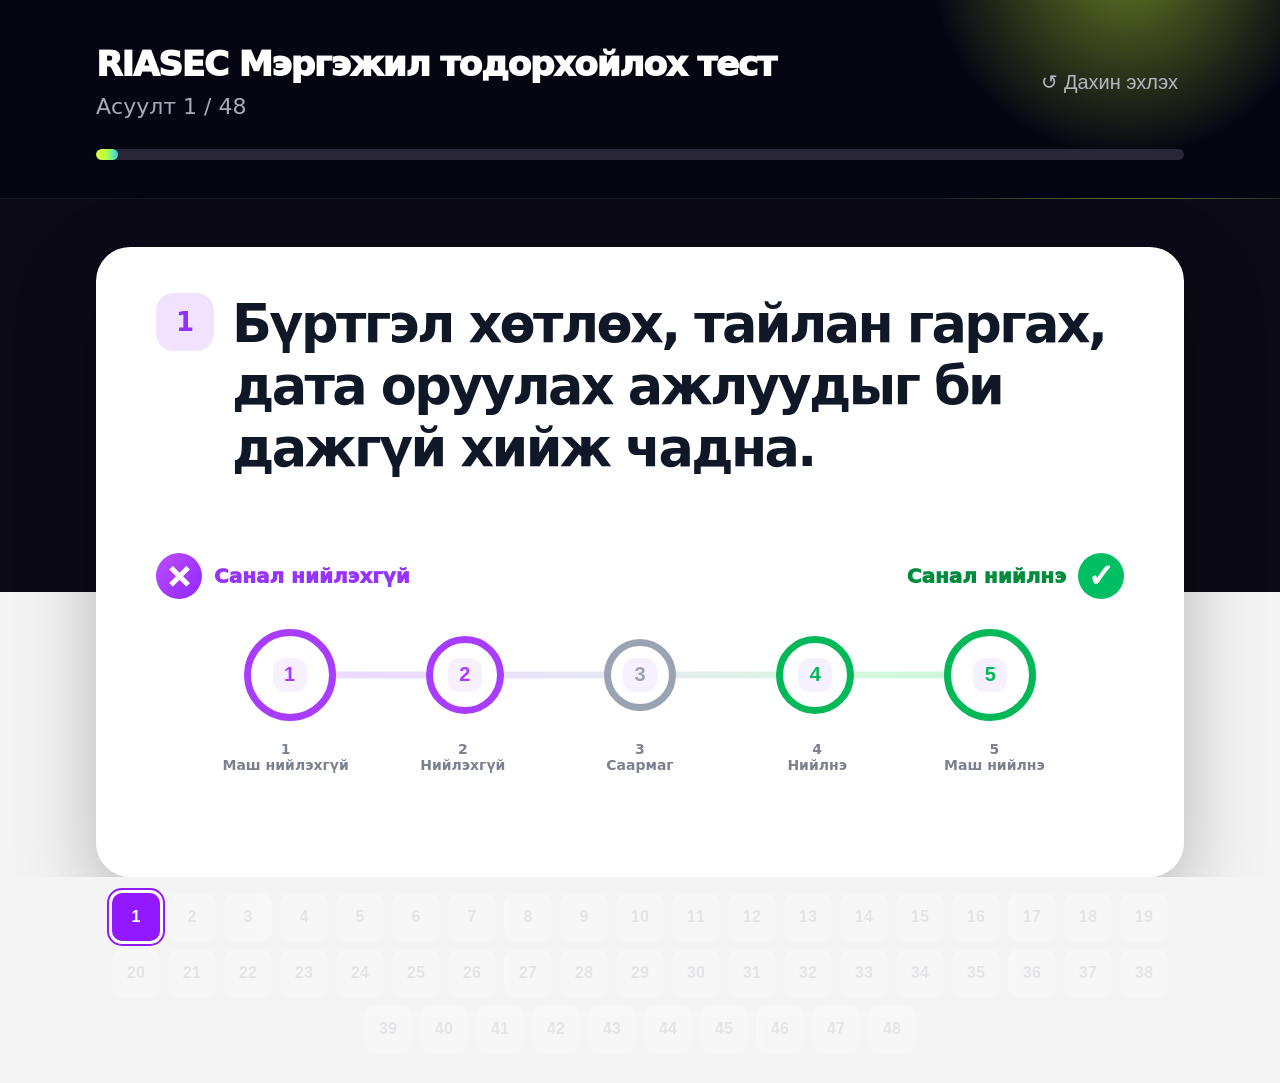
==== commit 12c49fcd: "Update quiz layout" ====
--- a/public/index.html
+++ b/public/index.html
@@ -1 +1,12 @@
-<!doctype html><html lang="mn"><head><meta charset="utf-8"><meta name="viewport" content="width=device-width,initial-scale=1"><title>RIASEC Мэргэжил тодорхойлох тест</title><style>:root{--p:#9827ff;--g:#00bf63;--ink:#111827;--mut:#a1a1aa}*{box-sizing:border-box}body{margin:0;font-family:Inter,system-ui,-apple-system,Segoe UI,sans-serif;background:linear-gradient(180deg,#050615 0,#090815 64%,#f4f4f5 64%);color:var(--ink)}.page{min-height:100vh;background:radial-gradient(circle at 90% -12%,rgba(207,255,52,.5),transparent 16%),radial-gradient(circle at 0 35%,rgba(50,110,255,.18),transparent 24%)}.top,.wrap,.foot{max-width:1260px;margin:auto}.top{padding:42px 28px 30px;color:#fff}.row{display:flex;justify-content:space-between;gap:16px;align-items:flex-start}.title{font-size:clamp(24px,3vw,38px);margin:0 0 10px;font-weight:950;letter-spacing:-.04em}.sub{margin:0;color:#aaaab8;font-size:clamp(16px,2vw,22px)}.reset{border:0;background:transparent;color:#bebeca;font-size:20px;cursor:pointer}.reset:hover{color:#fff}.bar{height:12px;background:#242330;border-radius:99px;overflow:hidden;margin-top:28px}.bar i{display:block;width:0;height:100%;border-radius:99px;background:linear-gradient(90deg,#d9ff35,#9eff55,#28d0ff);transition:.3s}.wrap{padding:48px 28px 0}.screen{display:none}.screen.on{display:block;animation:f .25s ease}.card{background:#fff;border-radius:34px;box-shadow:0 34px 90px rgba(0,0,0,.28);min-height:520px;padding:clamp(28px,5vw,64px)}.hero{display:grid;grid-template-columns:1.1fr .9fr;gap:36px;align-items:center}.badge{display:inline-flex;background:#f0e2ff;color:#8b20f5;border-radius:18px;padding:10px 14px;font-weight:900}.hero h2,.result h2{font-size:clamp(38px,5.4vw,72px);line-height:1.02;letter-spacing:-.06em;margin:18px 0}.lead{font-size:clamp(16px,2vw,22px);line-height:1.6;color:#5f6675}.art{height:360px;border-radius:34px;background:radial-gradient(circle at 28% 25%,#d8ff37,transparent 20%),radial-gradient(circle at 70% 65%,#00bf63,transparent 20%),linear-gradient(135deg,#efe1ff,#fbfcff);display:grid;place-items:center;color:#8b20f5;font-size:76px;font-weight:950;letter-spacing:-.08em}.btn{border:0;border-radius:18px;padding:16px 24px;font-weight:950;cursor:pointer;background:linear-gradient(135deg,var(--p),#7c00ff);color:#fff;box-shadow:0 18px 34px rgba(155,34,255,.25)}.qhead{display:grid;grid-template-columns:auto 1fr;gap:18px}.num{width:58px;height:58px;border-radius:18px;background:#f0e2ff;color:#8b20f5;display:grid;place-items:center;font-size:26px;font-weight:950}.q{font-size:clamp(30px,4.2vw,54px);line-height:1.17;letter-spacing:-.045em;margin:4px 0}.scale-wrap{margin-top:76px}.scale-labels{display:flex;justify-content:space-between;align-items:center;margin-bottom:22px}.label{display:flex;align-items:center;gap:10px;font-size:20px;font-weight:950}.bad{color:var(--p)}.good{color:#008c3d}.ic{width:44px;height:44px;border-radius:50%;display:grid;place-items:center;color:#fff;font-size:30px}.bad .ic{background:linear-gradient(135deg,#b146ff,#8b20f5)}.good .ic{background:var(--g)}.scale{position:relative;display:grid;grid-template-columns:repeat(5,1fr);align-items:center;padding:0 18px}.scale:before{content:"";position:absolute;left:64px;right:64px;top:44px;height:7px;border-radius:99px;background:linear-gradient(90deg,#ead6ff,#eadffc,#e5edf0,#d7f6df,#c8f7d5)}.opt{z-index:1;margin:auto;border-radius:50%;background:#fff;cursor:pointer;transition:.18s;display:grid;place-items:center;font-weight:950}.opt b{display:grid;place-items:center;width:34px;height:34px;border-radius:12px;background:#f6f0ff;color:inherit;font-size:20px}.opt:hover,.opt.sel{transform:scale(1.08);box-shadow:0 0 0 12px rgba(155,34,255,.08)}.opt.sel{background:currentColor}.opt.sel b{background:#fff}.opt:nth-child(1){width:92px;height:92px;border:7px solid #a738ff;color:#a738ff}.opt:nth-child(2){width:78px;height:78px;border:7px solid #a738ff;color:#a738ff}.opt:nth-child(3){width:72px;height:72px;border:7px solid #98a1b1;color:#98a1b1}.opt:nth-child(4){width:78px;height:78px;border:7px solid #00b856;color:#00b856}.opt:nth-child(5){width:92px;height:92px;border:7px solid #00b856;color:#00b856}.scale-names{display:grid;grid-template-columns:repeat(5,1fr);gap:8px;text-align:center;margin-top:18px;color:#747b89;font-size:14px;font-weight:800}.answer{text-align:center;color:#555d6c;margin-top:22px;font-size:18px;font-weight:900;min-height:28px}.foot{padding:16px 28px 28px;background:#f4f4f5}.pager{display:flex;gap:8px;flex-wrap:wrap;justify-content:center}.dot{width:48px;height:48px;border:0;border-radius:10px;background:#fafafa;color:#d9d9df;font-weight:900;cursor:pointer}.dot.active{background:#9017ff;color:#fff;box-shadow:0 0 0 3px #fff,0 0 0 5px #9017ff}.dot.done{color:#8b20f5;background:#fff}.dot:disabled{opacity:.55}.grid{display:grid;grid-template-columns:1fr 1fr;gap:18px;margin-top:24px}.box{background:#f7f7fa;border:1px solid #e5e7eb;border-radius:22px;padding:22px}.code{display:flex;gap:12px;flex-wrap:wrap}.code span{width:76px;height:76px;border-radius:22px;background:linear-gradient(135deg,var(--p),#7c00ff);color:#fff;display:grid;place-items:center;font-size:36px;font-weight:950}.careers{display:flex;gap:10px;flex-wrap:wrap}.careers span{background:#fff;border:1px solid #e5e7eb;border-radius:99px;padding:10px 14px;font-weight:800}.score{display:grid;grid-template-columns:42px 1fr 34px;gap:10px;align-items:center;font-weight:900;margin:10px 0}.sbar{height:12px;background:#e5e7eb;border-radius:99px;overflow:hidden}.sbar i{display:block;height:100%;background:linear-gradient(90deg,#d9ff35,#00bf63)}@keyframes f{from{opacity:0;transform:translateY(12px)}to{opacity:1}}@media(max-width:760px){.top{padding:24px 18px}.reset{font-size:15px}.wrap{padding:24px 16px 0}.card{border-radius:28px;padding:28px 18px;min-height:480px}.hero,.grid{grid-template-columns:1fr}.art{display:none}.qhead{grid-template-columns:1fr}.q{font-size:30px}.scale-wrap{margin-top:46px}.label{font-size:14px}.ic{width:36px;height:36px}.scale{padding:0}.scale:before{left:30px;right:30px;top:32px;height:5px}.opt:nth-child(1),.opt:nth-child(5){width:66px;height:66px;border-width:5px}.opt:nth-child(2),.opt:nth-child(4){width:56px;height:56px;border-width:5px}.opt:nth-child(3){width:50px;height:50px;border-width:5px}.opt b{width:26px;height:26px;font-size:16px}.scale-names{font-size:11px}.dot{width:38px;height:38px}}</style></head><body><div class="page"><header class="top"><div class="row"><div><h1 class="title">RIASEC Мэргэжил тодорхойлох тест</h1><p id="subtitle" class="sub">Эхлэхэд бэлэн</p></div><button class="reset" onclick="restart()">↺ Дахин эхлэх</button></div><div class="bar"><i id="bar"></i></div></header><main class="wrap"><section id="start" class="screen on card"><div class="hero"><div><span class="badge">POL Academy · Career Test</span><h2>Өөрт тохирох мэргэжлийн чиглэлээ олъё.</h2><p class="lead">48 асуултад 1–5 онооны шатлалаар хариулаад өөрийн RIASEC Top 3 код, тайлбар, санал болгох мэргэжлүүдээ харна.</p><button class="btn" onclick="startTest()">Тест эхлүүлэх</button></div><div class="art">RIASEC</div></div></section><section id="quiz" class="screen card"><div class="qhead"><div id="qnum" class="num">1</div><h2 id="question" class="q"></h2></div><div class="scale-wrap"><div class="scale-labels"><div class="label bad"><span class="ic">×</span>Санал нийлэхгүй</div><div class="label good">Санал нийлнэ <span class="ic">✓</span></div></div><div id="scale" class="scale"></div><div class="scale-names"><span>1<br>Маш нийлэхгүй</span><span>2<br>Нийлэхгүй</span><span>3<br>Саармаг</span><span>4<br>Нийлнэ</span><span>5<br>Маш нийлнэ</span></div><div id="answer" class="answer"></div></div></section><section id="result" class="screen card result"><span class="badge">🎯 Үр дүн</span><h2>Таны Top 3 RIASEC код</h2><div id="code" class="code"></div><p id="summary" class="lead"></p><div class="grid"><div class="box"><h3>Тайлбар</h3><p id="explain"></p></div><div class="box"><h3>Санал болгох мэргэжлүүд</h3><div id="careers" class="careers"></div></div><div class="box"><h3>Онооны дэлгэрэнгүй</h3><div id="scores"></div></div><div class="box"><h3>Дараагийн алхам</h3><p>Top 3 кодоо ашиглаад тухайн чиглэлийн мэргэжлийн өдөр тутмын ажил, шаардагдах чадвар, суралцах замыг судлаарай.</p><button class="btn" onclick="restart()">Дахин эхлэх</button></div></div></section></main><footer class="foot"><div id="pager" class="pager"></div></footer></div><script>const questions=[['C','Бүртгэл хөтлөх, тайлан гаргах, дата оруулах ажлуудыг би дажгүй хийж чадна.'],['C','Эмх цэгцтэй хүснэгт, жагсаалт, төлөвлөгөө гаргах надад таалагддаг.'],['C','Дүрэм, заавар, процесс тодорхой байвал би илүү сайн ажилладаг.'],['C','Баримт бичгийн алдаа шалгаж, нарийн мэдээлэл засахдаа төвөгшөөдөггүй.'],['C','Санхүү, тооцоо, бүртгэлтэй холбоотой ажил сонирхолтой санагддаг.'],['C','Цагийн хуваарь баримталж, ажлаа системтэй дуусгах дуртай.'],['C','Мэдээллийг ангилж, файл хавтас болгон цэгцлэх ажилд би сайн.'],['C','Давтагддаг боловч нарийн нямбай ажил намайг ядраадаггүй.'],['R','Багаж хэрэгсэл ашиглан эвдэрсэн зүйл засах дуртай.'],['R','Гадаа орчинд хөдөлгөөнтэй ажиллах нь надад тохиромжтой.'],['R','Техник, төхөөрөмж, машин хэрхэн ажилладгийг турших сонирхолтой.'],['R','Гараар юм угсрах, бүтээх, засварлах ажлаас урам авдаг.'],['R','Бодит үр дүн нь шууд харагддаг ажил хийх дуртай.'],['R','Амьтан, ургамал, байгальтай ойр ажиллах сонирхолтой.'],['R','Практик даалгавар онолын тайлбараас илүү надад ойр.'],['R','Биеийн хүч, техник, ур чадвар шаардсан ажил хийхээс айдаггүй.'],['I','Асуудлын учир шалтгааныг судалж ойлгох дуртай.'],['I','Шинжлэх ухаан, туршилт, нотолгоонд суурилсан зүйлс сонирхолтой.'],['I','Тоон мэдээлэл, баримтаар дүгнэлт гаргах дуртай.'],['I','Хэцүү бодлого, логик таавар шийдэхэд дуртай.'],['I','Ном, нийтлэл, судалгааны материал уншиж шинэ мэдлэг авах таалагддаг.'],['I','Яагаад гэдэг асуултад гүнзгий хариу хайх дуртай.'],['I','Компьютер, дата, код эсвэл алгоритм ойлгох сонирхолтой.'],['I','Түргэн хариунаас илүү зөв, баталгаатай хариу олохыг илүүд үздэг.'],['A','Зураг, дизайн, хөгжим, бичвэрээр өөрийгөө илэрхийлэх дуртай.'],['A','Шинэ санаа гаргаж, өөрийнхөөрөө бүтээх таалагддаг.'],['A','Тогтсон дүрмээс илүү уян хатан орчинд ажиллах дуртай.'],['A','Контент, постер, видео, тайзны санаа боловсруулах сонирхолтой.'],['A','Өнгө, хэлбэр, уур амьсгал, гоо зүйг амархан анзаардаг.'],['A','Өвөрмөц, бүтээлч шийдэл олохдоо урам авдаг.'],['A','Бичих, ярих, дүрслэх аргаар санаагаа бусдад хүргэх дуртай.'],['A','Нэг хэвийн ажлаас илүү өөрчлөлттэй, бүтээлч ажил хүсдэг.'],['S','Бусдад тусалж, зөвлөгөө өгөх дуртай.'],['S','Хүмүүстэй ярилцаж, ойлголцох ажил надад таалагддаг.'],['S','Багаар ажиллаж, бусдыг дэмжих сонирхолтой.'],['S','Заах, тайлбарлах, сургах үйл ажиллагаа хийх дуртай.'],['S','Хэн нэгний асуудлыг сонсож, шийдэл хайхад туслах дуртай.'],['S','Нийгэмд эерэг нөлөөтэй ажил хийх хүсэлтэй.'],['S','Хүмүүсийн мэдрэмж, хэрэгцээг анзаарахдаа сайн.'],['S','Хамтын ажиллагаатай, дулаан уур амьсгалтай орчинд ажиллах дуртай.'],['E','Бусдыг удирдаж, зорилгод хүргэх дуртай.'],['E','Санаагаа итгэлтэй танилцуулж, хүмүүсийг ятгах сонирхолтой.'],['E','Бизнес, борлуулалт, төсөл эхлүүлэх тухай бодох дуртай.'],['E','Өрсөлдөөнтэй орчинд өөрийгөө сорих таалагддаг.'],['E','Шийдвэр хурдан гаргаж, хариуцлага авах дуртай.'],['E','Арга хэмжээ зохион байгуулах, хүмүүсийг идэвхжүүлэх сонирхолтой.'],['E','Боломж харж, түүнийг бодит ажил болгохдоо урамшдаг.'],['E','Олон хүний өмнө ярих, санал хамгаалах нь надад сонирхолтой.']].map(x=>({t:x[0],q:x[1]}));const meta={R:{n:'Realistic / Бодит-үйлдлийн',d:'практик, техник, хөдөлгөөнтэй, гараар бүтээдэг ажилд илүү татагддаг.',c:['Инженер','Механик','Барилгын инженер','Архитектурын техникч','Үйлдвэрлэлийн оператор','ХАА мэргэжилтэн']},I:{n:'Investigative / Судлаач',d:'шинжлэх, асуух, нотолгоо хайх, асуудлыг логикоор шийдэх чиглэлд хүчтэй.',c:['Дата аналист','Программист','Судлаач','Эмч','Лабораторийн мэргэжилтэн','Эдийн засагч']},A:{n:'Artistic / Бүтээлч',d:'шинэ санаа, дизайн, контент, гоо зүй, өөрийн илэрхийлэлтэй ажилд дуртай.',c:['UI/UX дизайнер','Контент бүтээгч','Видео продюсер','График дизайнер','Зохиолч','Маркетинг креатив']},S:{n:'Social / Нийгмийн',d:'хүмүүстэй ажиллах, туслах, заах, зөвлөх, баг дэмжих орчинд илүү тохирно.',c:['Багш','Сэтгэл зүйч','Хүний нөөц','Коуч','Нийгмийн ажилтан','Сургалтын менежер']},E:{n:'Enterprising / Манлайлагч',d:'удирдах, ятгах, санаачлах, борлуулах, нөлөөлөх ажлаас эрч хүч авдаг.',c:['Энтрепренер','Бизнес хөгжүүлэлт','Борлуулалтын менежер','Төслийн менежер','PR менежер','Удирдах ажилтан']},C:{n:'Conventional / Зохион байгуулалттай',d:'эмх цэгц, тооцоо, баримт, процесс, системтэй ажилд хүчтэй.',c:['Нягтлан бодогч','Санхүүгийн аналист','Аудитор','Оффис менежер','Дата бүртгэлийн ажилтан','Ложистик зохицуулагч']}};const labels=['1 Маш санал нийлэхгүй','2 Санал нийлэхгүй','3 Саармаг','4 Санал нийлнэ','5 Маш их санал нийлнэ'];let index=0,scores={R:0,I:0,A:0,S:0,E:0,C:0},answers=Array(48).fill(null);const $=id=>document.getElementById(id);function show(id){document.querySelectorAll('.screen').forEach(s=>s.classList.remove('on'));$(id).classList.add('on')}function startTest(){index=0;scores={R:0,I:0,A:0,S:0,E:0,C:0};answers.fill(null);show('quiz');render()}function render(){let q=questions[index],done=answers.filter(Boolean).length;$('subtitle').textContent=`Асуулт ${index+1} / ${questions.length}`;$('bar').style.width=Math.max(1,Math.round(done/questions.length*100))+'%';$('qnum').textContent=index+1;$('question').textContent=q.q;$('answer').textContent=answers[index]?labels[answers[index]-1]:'';$('scale').innerHTML=[1,2,3,4,5].map(v=>`<button class="opt ${answers[index]===v?'sel':''}" title="${labels[v-1]}" onclick="choose(${v})"><b>${v}</b></button>`).join('');pager()}function choose(v){let old=answers[index];if(old)scores[questions[index].t]-=old;answers[index]=v;scores[questions[index].t]+=v;render();setTimeout(()=>index<47?(index++,render()):finish(),170)}function goTo(i){if(i<=answers.filter(Boolean).length){index=i;show('quiz');render()}}function pager(){let done=answers.filter(Boolean).length;$('pager').innerHTML=questions.map((_,i)=>`<button class="dot ${i===index?'active':''} ${answers[i]?'done':''}" ${i>done?'disabled':''} onclick="goTo(${i})">${i+1}</button>`).join('')}function finish(){show('result');$('subtitle').textContent='Үр дүн гарлаа';$('bar').style.width='100%';pager();let ranked=Object.entries(scores).sort((a,b)=>b[1]-a[1]),top=ranked.slice(0,3);$('code').innerHTML=top.map(([k])=>`<span>${k}</span>`).join('');$('summary').textContent=`Таны код: ${top.map(x=>x[0]).join('')}. Давамгай чиглэлүүд: ${top.map(([k])=>meta[k].n).join(', ')}.`;$('explain').textContent=`Та ${top.map(([k])=>meta[k].d).join(' Мөн ')} Иймээс эдгээр сонирхлыг хослуулсан чиглэлийг судлаарай.`;$('careers').innerHTML=[...new Set(top.flatMap(([k])=>meta[k].c))].slice(0,12).map(c=>`<span>${c}</span>`).join('');$('scores').innerHTML=ranked.map(([k,v])=>`<div class="score"><span>${k}</span><div class="sbar"><i style="width:${Math.round(v/40*100)}%"></i></div><span>${v}</span></div>`).join('')}function restart(){show('start');$('subtitle').textContent='Эхлэхэд бэлэн';$('bar').style.width='0%';$('pager').innerHTML=''}restart();</script></body></html>+<!doctype html>
+<html lang="mn">
+<head>
+<meta charset="utf-8"><meta name="viewport" content="width=device-width,initial-scale=1">
+<title>RIASEC Мэргэжил тодорхойлох тест</title>
+<style>
+:root{--dark:#050512;--p:#9633ff;--g:#00bf63;--ink:#101827;--bg:#f4f4f5}*{box-sizing:border-box}body{margin:0;font-family:Inter,system-ui,-apple-system,Segoe UI,Arial,sans-serif;color:var(--ink);background:linear-gradient(180deg,#050512 0 66%,#f4f4f5 66%)}.top{background:radial-gradient(circle at 88% -20%,rgba(210,255,55,.45),transparent 17%),#060613;border-bottom:1px solid rgba(255,255,255,.08);padding:44px 0 38px}.inner,.card,.pager{width:min(1220px,85vw);margin:auto}.row{display:flex;justify-content:space-between;gap:20px}.title{margin:0 0 10px;color:#fff;font-size:clamp(26px,2.7vw,38px);font-weight:950;letter-spacing:-.04em}.sub{margin:0;color:#aaa9b8;font-size:clamp(17px,1.8vw,22px)}.reset{border:0;background:transparent;color:#b7b7c4;font-size:20px;cursor:pointer}.bar{height:11px;background:#292737;border-radius:999px;overflow:hidden;margin-top:30px}.bar i{display:block;height:100%;width:2%;background:linear-gradient(90deg,#dfff31,#aeff48,#28cfff);border-radius:999px;transition:.25s}.main{background:linear-gradient(180deg,#0a0915 0 58%,#f4f4f5 58%);padding:48px 0 0}.screen{display:none}.screen.on{display:block}.card{background:#fff;border-radius:34px;min-height:610px;padding:46px 60px 54px;box-shadow:0 28px 80px rgba(0,0,0,.26);animation:fade .22s ease}.qhead{display:grid;grid-template-columns:58px 1fr;gap:18px}.num{width:58px;height:58px;border-radius:18px;background:#f1e3ff;color:#9131ff;display:grid;place-items:center;font-weight:900;font-size:26px}.q{margin:0;font-size:clamp(34px,4.1vw,54px);line-height:1.18;letter-spacing:-.05em;font-weight:900;max-width:980px}.scaleBlock{margin-top:74px}.scaleTop{display:flex;justify-content:space-between;align-items:center;margin-bottom:30px}.side{display:flex;align-items:center;gap:12px;font-size:20px;font-weight:950}.left{color:var(--p)}.right{color:#008c3d}.icon{width:46px;height:46px;border-radius:50%;display:grid;place-items:center;color:white;font-size:32px}.left .icon{background:linear-gradient(135deg,#bd4cff,#9128ff)}.right .icon{background:var(--g)}.scale{position:relative;display:grid;grid-template-columns:repeat(5,1fr);align-items:center;padding:0 46px}.scale:before{content:"";position:absolute;left:100px;right:100px;top:50%;height:7px;transform:translateY(-50%);border-radius:999px;background:linear-gradient(90deg,#edd9ff,#eadfff,#e6eaf0,#d8f8df,#c8f8d7)}.opt{position:relative;z-index:1;margin:auto;border-radius:50%;background:#fff;display:grid;place-items:center;cursor:pointer;transition:.18s;font-weight:950}.opt b{width:34px;height:34px;border-radius:12px;display:grid;place-items:center;background:#f7f1ff;font-size:20px;color:inherit}.opt:hover,.opt.sel{transform:scale(1.08);box-shadow:0 0 0 12px rgba(150,51,255,.08)}.opt.sel{background:currentColor}.opt.sel b{background:#fff}.opt:nth-child(1){width:92px;height:92px;border:7px solid #a83cff;color:#a83cff}.opt:nth-child(2){width:78px;height:78px;border:7px solid #a83cff;color:#a83cff}.opt:nth-child(3){width:72px;height:72px;border:7px solid #9aa3b2;color:#9aa3b2}.opt:nth-child(4){width:78px;height:78px;border:7px solid #03b957;color:#03b957}.opt:nth-child(5){width:92px;height:92px;border:7px solid #03b957;color:#03b957}.scaleText{display:grid;grid-template-columns:repeat(5,1fr);gap:10px;text-align:center;color:#7b8190;font-size:14px;font-weight:850;margin:20px 46px 0}.chosen{text-align:center;color:#515967;margin-top:22px;min-height:28px;font-size:18px;font-weight:950}.foot{background:#f4f4f5;padding:16px 0 30px}.pager{display:flex;gap:8px;flex-wrap:wrap;justify-content:center}.dot{width:48px;height:48px;border:0;border-radius:10px;background:#fbfbfb;color:#d9d9df;font-weight:900;font-size:16px;cursor:pointer}.dot.active{background:#9118ff;color:#fff;box-shadow:0 0 0 3px #fff,0 0 0 5px #9118ff}.dot.done{color:#8e22ff;background:#fff}.dot:disabled{opacity:.55;cursor:not-allowed}.result h2{font-size:clamp(38px,5vw,68px);letter-spacing:-.06em;margin:0 0 14px}.badge{display:inline-flex;background:#f0e2ff;color:#8b20f5;border-radius:18px;padding:10px 14px;font-weight:900;margin-bottom:18px}.lead{font-size:20px;color:#5f6675;line-height:1.6}.code{display:flex;gap:12px;margin:18px 0}.code span{width:76px;height:76px;border-radius:22px;background:linear-gradient(135deg,var(--p),#7b00ff);color:#fff;display:grid;place-items:center;font-size:36px;font-weight:950}.grid{display:grid;grid-template-columns:1fr 1fr;gap:18px}.box{background:#f7f7fa;border:1px solid #e5e7eb;border-radius:22px;padding:22px}.careers{display:flex;gap:10px;flex-wrap:wrap}.careers span{background:#fff;border:1px solid #e5e7eb;border-radius:999px;padding:10px 14px;font-weight:850}.score{display:grid;grid-template-columns:42px 1fr 34px;gap:10px;align-items:center;font-weight:900;margin:10px 0}.sbar{height:12px;background:#e5e7eb;border-radius:999px;overflow:hidden}.sbar i{display:block;height:100%;background:linear-gradient(90deg,#d9ff35,#00bf63)}@keyframes fade{from{opacity:0;transform:translateY(12px)}to{opacity:1}}@media(max-width:760px){.inner,.card,.pager{width:calc(100vw - 28px)}.top{padding:28px 0 26px}.reset{font-size:14px}.card{padding:28px 18px;min-height:520px;border-radius:28px}.qhead{grid-template-columns:1fr}.q{font-size:30px}.scaleBlock{margin-top:45px}.side{font-size:14px}.icon{width:36px;height:36px}.scale{padding:0}.scale:before{left:32px;right:32px;height:5px}.opt:nth-child(1),.opt:nth-child(5){width:66px;height:66px;border-width:5px}.opt:nth-child(2),.opt:nth-child(4){width:56px;height:56px;border-width:5px}.opt:nth-child(3){width:50px;height:50px;border-width:5px}.opt b{width:26px;height:26px;font-size:16px}.scaleText{margin:16px 0 0;font-size:11px}.dot{width:38px;height:38px}.grid{grid-template-columns:1fr}}
+</style></head><body><header class="top"><div class="inner"><div class="row"><div><h1 class="title">RIASEC Мэргэжил тодорхойлох тест</h1><p id="sub" class="sub">Асуулт 1 / 48</p></div><button class="reset" onclick="restart()">↺ Дахин эхлэх</button></div><div class="bar"><i id="bar"></i></div></div></header><main class="main"><section id="quiz" class="screen on card"><div class="qhead"><div id="qnum" class="num">1</div><h2 id="question" class="q"></h2></div><div class="scaleBlock"><div class="scaleTop"><div class="side left"><span class="icon">×</span>Санал нийлэхгүй</div><div class="side right">Санал нийлнэ <span class="icon">✓</span></div></div><div id="scale" class="scale"></div><div class="scaleText"><span>1<br>Маш нийлэхгүй</span><span>2<br>Нийлэхгүй</span><span>3<br>Саармаг</span><span>4<br>Нийлнэ</span><span>5<br>Маш нийлнэ</span></div><div id="chosen" class="chosen"></div></div></section><section id="result" class="screen card result"><span class="badge">🎯 Үр дүн</span><h2>Таны Top 3 RIASEC код</h2><div id="code" class="code"></div><p id="summary" class="lead"></p><div class="grid"><div class="box"><h3>Тайлбар</h3><p id="explain"></p></div><div class="box"><h3>Санал болгох мэргэжлүүд</h3><div id="careers" class="careers"></div></div><div class="box"><h3>Оноо</h3><div id="scores"></div></div><div class="box"><h3>Дахин бөглөх</h3><button class="reset" style="color:#8b20f5;font-weight:900" onclick="restart()">↺ Дахин эхлэх</button></div></div></section></main><footer class="foot"><div id="pager" class="pager"></div></footer><script>
+const qs=[['C','Бүртгэл хөтлөх, тайлан гаргах, дата оруулах ажлуудыг би дажгүй хийж чадна.'],['C','Эмх цэгцтэй хүснэгт, жагсаалт, төлөвлөгөө гаргах надад таалагддаг.'],['C','Дүрэм, заавар, процесс тодорхой байвал би илүү сайн ажилладаг.'],['C','Баримт бичгийн алдаа шалгаж, нарийн мэдээлэл засахдаа төвөгшөөдөггүй.'],['C','Санхүү, тооцоо, бүртгэлтэй холбоотой ажил сонирхолтой санагддаг.'],['C','Цагийн хуваарь баримталж, ажлаа системтэй дуусгах дуртай.'],['C','Мэдээллийг ангилж, файл хавтас болгон цэгцлэх ажилд би сайн.'],['C','Давтагддаг боловч нарийн нямбай ажил намайг ядраадаггүй.'],['R','Багаж хэрэгсэл ашиглан эвдэрсэн зүйл засах дуртай.'],['R','Гадаа орчинд хөдөлгөөнтэй ажиллах нь надад тохиромжтой.'],['R','Техник, төхөөрөмж, машин хэрхэн ажилладгийг турших сонирхолтой.'],['R','Гараар юм угсрах, бүтээх, засварлах ажлаас урам авдаг.'],['R','Бодит үр дүн нь шууд харагддаг ажил хийх дуртай.'],['R','Амьтан, ургамал, байгальтай ойр ажиллах сонирхолтой.'],['R','Практик даалгавар онолын тайлбараас илүү надад ойр.'],['R','Биеийн хүч, техник, ур чадвар шаардсан ажил хийхээс айдаггүй.'],['I','Асуудлын учир шалтгааныг судалж ойлгох дуртай.'],['I','Шинжлэх ухаан, туршилт, нотолгоонд суурилсан зүйлс сонирхолтой.'],['I','Тоон мэдээлэл, баримтаар дүгнэлт гаргах дуртай.'],['I','Хэцүү бодлого, логик таавар шийдэхэд дуртай.'],['I','Ном, нийтлэл, судалгааны материал уншиж шинэ мэдлэг авах таалагддаг.'],['I','Яагаад гэдэг асуултад гүнзгий хариу хайх дуртай.'],['I','Компьютер, дата, код эсвэл алгоритм ойлгох сонирхолтой.'],['I','Түргэн хариунаас илүү зөв, баталгаатай хариу олохыг илүүд үздэг.'],['A','Зураг, дизайн, хөгжим, бичвэрээр өөрийгөө илэрхийлэх дуртай.'],['A','Шинэ санаа гаргаж, өөрийнхөөрөө бүтээх таалагддаг.'],['A','Тогтсон дүрмээс илүү уян хатан орчинд ажиллах дуртай.'],['A','Контент, постер, видео, тайзны санаа боловсруулах сонирхолтой.'],['A','Өнгө, хэлбэр, уур амьсгал, гоо зүйг амархан анзаардаг.'],['A','Өвөрмөц, бүтээлч шийдэл олохдоо урам авдаг.'],['A','Бичих, ярих, дүрслэх аргаар санаагаа бусдад хүргэх дуртай.'],['A','Нэг хэвийн ажлаас илүү өөрчлөлттэй, бүтээлч ажил хүсдэг.'],['S','Бусдад тусалж, зөвлөгөө өгөх дуртай.'],['S','Хүмүүстэй ярилцаж, ойлголцох ажил надад таалагддаг.'],['S','Багаар ажиллаж, бусдыг дэмжих сонирхолтой.'],['S','Заах, тайлбарлах, сургах үйл ажиллагаа хийх дуртай.'],['S','Хэн нэгний асуудлыг сонсож, шийдэл хайхад туслах дуртай.'],['S','Нийгэмд эерэг нөлөөтэй ажил хийх хүсэлтэй.'],['S','Хүмүүсийн мэдрэмж, хэрэгцээг анзаарахдаа сайн.'],['S','Хамтын ажиллагаатай, дулаан уур амьсгалтай орчинд ажиллах дуртай.'],['E','Бусдыг удирдаж, зорилгод хүргэх дуртай.'],['E','Санаагаа итгэлтэй танилцуулж, хүмүүсийг ятгах сонирхолтой.'],['E','Бизнес, борлуулалт, төсөл эхлүүлэх тухай бодох дуртай.'],['E','Өрсөлдөөнтэй орчинд өөрийгөө сорих таалагддаг.'],['E','Шийдвэр хурдан гаргаж, хариуцлага авах дуртай.'],['E','Арга хэмжээ зохион байгуулах, хүмүүсийг идэвхжүүлэх сонирхолтой.'],['E','Боломж харж, түүнийг бодит ажил болгохдоо урамшдаг.'],['E','Олон хүний өмнө ярих, санал хамгаалах нь надад сонирхолтой.']].map(x=>({t:x[0],q:x[1]}));
+const meta={R:{n:'Realistic / Бодит-үйлдлийн',d:'практик, техник, хөдөлгөөнтэй, гараар бүтээдэг ажилд илүү татагддаг.',c:['Инженер','Механик','Барилгын инженер','Архитектурын техникч','Үйлдвэрлэлийн оператор','ХАА мэргэжилтэн']},I:{n:'Investigative / Судлаач',d:'шинжлэх, асуух, нотолгоо хайх, асуудлыг логикоор шийдэх чиглэлд хүчтэй.',c:['Дата аналист','Программист','Судлаач','Эмч','Лабораторийн мэргэжилтэн','Эдийн засагч']},A:{n:'Artistic / Бүтээлч',d:'шинэ санаа, дизайн, контент, гоо зүй, өөрийн илэрхийлэлтэй ажилд дуртай.',c:['UI/UX дизайнер','Контент бүтээгч','Видео продюсер','График дизайнер','Зохиолч','Маркетинг креатив']},S:{n:'Social / Нийгмийн',d:'хүмүүстэй ажиллах, туслах, заах, зөвлөх, баг дэмжих орчинд илүү тохирно.',c:['Багш','Сэтгэл зүйч','Хүний нөөц','Коуч','Нийгмийн ажилтан','Сургалтын менежер']},E:{n:'Enterprising / Манлайлагч',d:'удирдах, ятгах, санаачлах, борлуулах, нөлөөлөх ажлаас эрч хүч авдаг.',c:['Энтрепренер','Бизнес хөгжүүлэлт','Борлуулалтын менежер','Төслийн менежер','PR менежер','Удирдах ажилтан']},C:{n:'Conventional / Зохион байгуулалттай',d:'эмх цэгц, тооцоо, баримт, процесс, системтэй ажилд хүчтэй.',c:['Нягтлан бодогч','Санхүүгийн аналист','Аудитор','Оффис менежер','Дата бүртгэлийн ажилтан','Ложистик зохицуулагч']}};
+const labels=['1 Маш санал нийлэхгүй','2 Санал нийлэхгүй','3 Саармаг','4 Санал нийлнэ','5 Маш их санал нийлнэ'];let i=0,ans=Array(qs.length).fill(null),score={R:0,I:0,A:0,S:0,E:0,C:0};const $=id=>document.getElementById(id);function render(){let q=qs[i],done=ans.filter(Boolean).length;$('sub').textContent=`Асуулт ${i+1} / ${qs.length}`;$('bar').style.width=Math.max(2,Math.round(done/qs.length*100))+'%';$('qnum').textContent=i+1;$('question').textContent=q.q;$('chosen').textContent=ans[i]?labels[ans[i]-1]:'';$('scale').innerHTML=[1,2,3,4,5].map(v=>`<button class="opt ${ans[i]===v?'sel':''}" onclick="pick(${v})"><b>${v}</b></button>`).join('');pager()}function pick(v){let old=ans[i];if(old)score[qs[i].t]-=old;ans[i]=v;score[qs[i].t]+=v;render();setTimeout(()=>{if(i<qs.length-1){i++;render()}else finish()},160)}function go(n){if(n<=ans.filter(Boolean).length){i=n;show('quiz');render()}}function pager(){let done=ans.filter(Boolean).length;$('pager').innerHTML=qs.map((_,n)=>`<button class="dot ${n===i?'active':''} ${ans[n]?'done':''}" ${n>done?'disabled':''} onclick="go(${n})">${n+1}</button>`).join('')}function show(id){document.querySelectorAll('.screen').forEach(x=>x.classList.remove('on'));$(id).classList.add('on')}function finish(){show('result');$('sub').textContent='Үр дүн гарлаа';$('bar').style.width='100%';pager();let r=Object.entries(score).sort((a,b)=>b[1]-a[1]),top=r.slice(0,3);$('code').innerHTML=top.map(([k])=>`<span>${k}</span>`).join('');$('summary').textContent=`Таны код: ${top.map(x=>x[0]).join('')}. Давамгай чиглэлүүд: ${top.map(([k])=>meta[k].n).join(', ')}.`;$('explain').textContent=`Та ${top.map(([k])=>meta[k].d).join(' Мөн ')} Иймээс эдгээр сонирхлыг хослуулсан чиглэлийг судлаарай.`;$('careers').innerHTML=[...new Set(top.flatMap(([k])=>meta[k].c))].slice(0,12).map(c=>`<span>${c}</span>`).join('');$('scores').innerHTML=r.map(([k,v])=>`<div class="score"><span>${k}</span><div class="sbar"><i style="width:${Math.round(v/40*100)}%"></i></div><span>${v}</span></div>`).join('')}function restart(){i=0;ans.fill(null);score={R:0,I:0,A:0,S:0,E:0,C:0};show('quiz');render()}document.addEventListener('keydown',e=>{if(['1','2','3','4','5'].includes(e.key)&&$('quiz').classList.contains('on'))pick(Number(e.key))});render();
+</script></body></html>
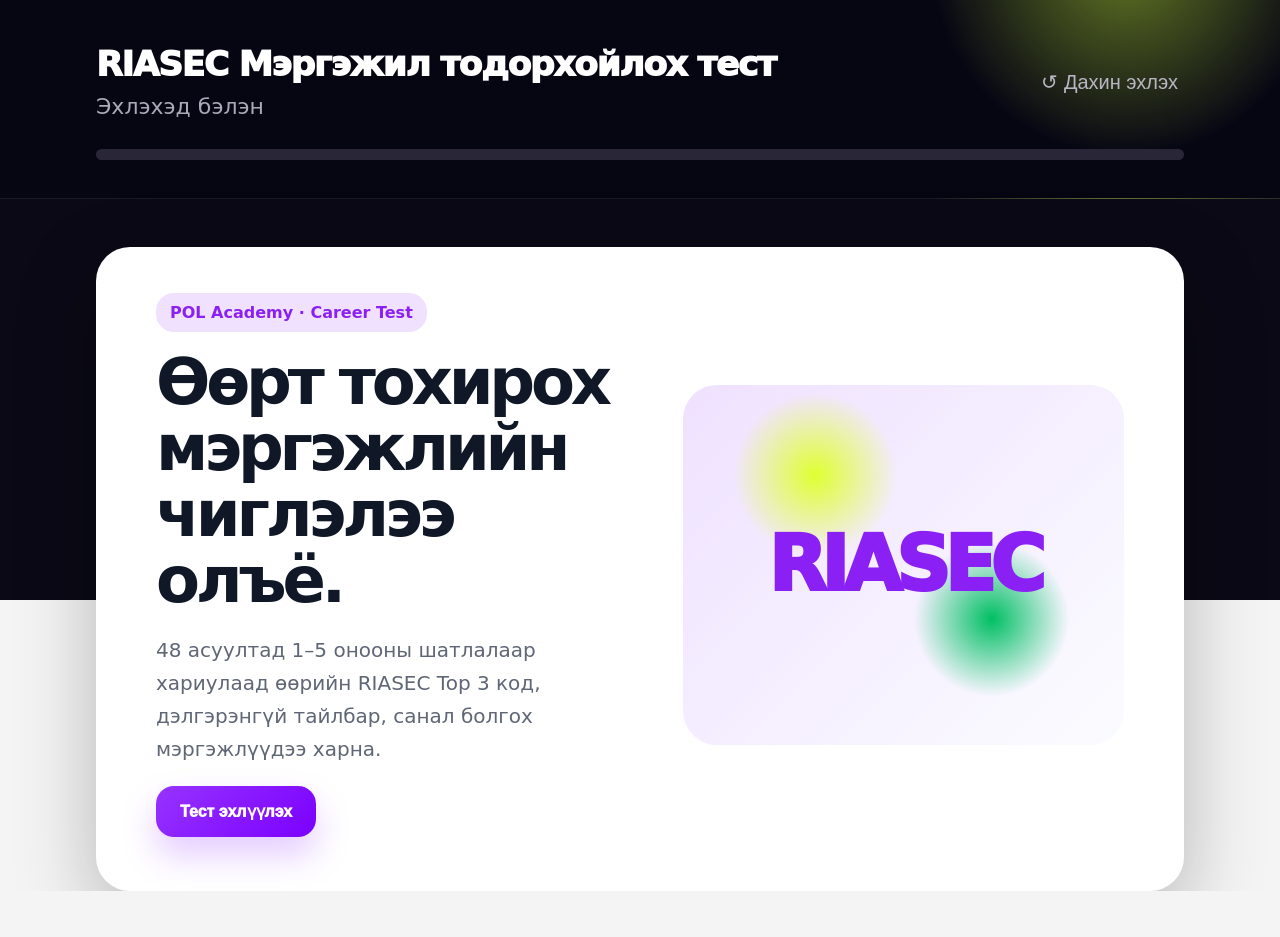
==== commit 239dcf80: "Restore start screen and enrich RIASEC result explanation" ====
--- a/public/index.html
+++ b/public/index.html
@@ -4,9 +4,9 @@
 <meta charset="utf-8"><meta name="viewport" content="width=device-width,initial-scale=1">
 <title>RIASEC Мэргэжил тодорхойлох тест</title>
 <style>
-:root{--dark:#050512;--p:#9633ff;--g:#00bf63;--ink:#101827;--bg:#f4f4f5}*{box-sizing:border-box}body{margin:0;font-family:Inter,system-ui,-apple-system,Segoe UI,Arial,sans-serif;color:var(--ink);background:linear-gradient(180deg,#050512 0 66%,#f4f4f5 66%)}.top{background:radial-gradient(circle at 88% -20%,rgba(210,255,55,.45),transparent 17%),#060613;border-bottom:1px solid rgba(255,255,255,.08);padding:44px 0 38px}.inner,.card,.pager{width:min(1220px,85vw);margin:auto}.row{display:flex;justify-content:space-between;gap:20px}.title{margin:0 0 10px;color:#fff;font-size:clamp(26px,2.7vw,38px);font-weight:950;letter-spacing:-.04em}.sub{margin:0;color:#aaa9b8;font-size:clamp(17px,1.8vw,22px)}.reset{border:0;background:transparent;color:#b7b7c4;font-size:20px;cursor:pointer}.bar{height:11px;background:#292737;border-radius:999px;overflow:hidden;margin-top:30px}.bar i{display:block;height:100%;width:2%;background:linear-gradient(90deg,#dfff31,#aeff48,#28cfff);border-radius:999px;transition:.25s}.main{background:linear-gradient(180deg,#0a0915 0 58%,#f4f4f5 58%);padding:48px 0 0}.screen{display:none}.screen.on{display:block}.card{background:#fff;border-radius:34px;min-height:610px;padding:46px 60px 54px;box-shadow:0 28px 80px rgba(0,0,0,.26);animation:fade .22s ease}.qhead{display:grid;grid-template-columns:58px 1fr;gap:18px}.num{width:58px;height:58px;border-radius:18px;background:#f1e3ff;color:#9131ff;display:grid;place-items:center;font-weight:900;font-size:26px}.q{margin:0;font-size:clamp(34px,4.1vw,54px);line-height:1.18;letter-spacing:-.05em;font-weight:900;max-width:980px}.scaleBlock{margin-top:74px}.scaleTop{display:flex;justify-content:space-between;align-items:center;margin-bottom:30px}.side{display:flex;align-items:center;gap:12px;font-size:20px;font-weight:950}.left{color:var(--p)}.right{color:#008c3d}.icon{width:46px;height:46px;border-radius:50%;display:grid;place-items:center;color:white;font-size:32px}.left .icon{background:linear-gradient(135deg,#bd4cff,#9128ff)}.right .icon{background:var(--g)}.scale{position:relative;display:grid;grid-template-columns:repeat(5,1fr);align-items:center;padding:0 46px}.scale:before{content:"";position:absolute;left:100px;right:100px;top:50%;height:7px;transform:translateY(-50%);border-radius:999px;background:linear-gradient(90deg,#edd9ff,#eadfff,#e6eaf0,#d8f8df,#c8f8d7)}.opt{position:relative;z-index:1;margin:auto;border-radius:50%;background:#fff;display:grid;place-items:center;cursor:pointer;transition:.18s;font-weight:950}.opt b{width:34px;height:34px;border-radius:12px;display:grid;place-items:center;background:#f7f1ff;font-size:20px;color:inherit}.opt:hover,.opt.sel{transform:scale(1.08);box-shadow:0 0 0 12px rgba(150,51,255,.08)}.opt.sel{background:currentColor}.opt.sel b{background:#fff}.opt:nth-child(1){width:92px;height:92px;border:7px solid #a83cff;color:#a83cff}.opt:nth-child(2){width:78px;height:78px;border:7px solid #a83cff;color:#a83cff}.opt:nth-child(3){width:72px;height:72px;border:7px solid #9aa3b2;color:#9aa3b2}.opt:nth-child(4){width:78px;height:78px;border:7px solid #03b957;color:#03b957}.opt:nth-child(5){width:92px;height:92px;border:7px solid #03b957;color:#03b957}.scaleText{display:grid;grid-template-columns:repeat(5,1fr);gap:10px;text-align:center;color:#7b8190;font-size:14px;font-weight:850;margin:20px 46px 0}.chosen{text-align:center;color:#515967;margin-top:22px;min-height:28px;font-size:18px;font-weight:950}.foot{background:#f4f4f5;padding:16px 0 30px}.pager{display:flex;gap:8px;flex-wrap:wrap;justify-content:center}.dot{width:48px;height:48px;border:0;border-radius:10px;background:#fbfbfb;color:#d9d9df;font-weight:900;font-size:16px;cursor:pointer}.dot.active{background:#9118ff;color:#fff;box-shadow:0 0 0 3px #fff,0 0 0 5px #9118ff}.dot.done{color:#8e22ff;background:#fff}.dot:disabled{opacity:.55;cursor:not-allowed}.result h2{font-size:clamp(38px,5vw,68px);letter-spacing:-.06em;margin:0 0 14px}.badge{display:inline-flex;background:#f0e2ff;color:#8b20f5;border-radius:18px;padding:10px 14px;font-weight:900;margin-bottom:18px}.lead{font-size:20px;color:#5f6675;line-height:1.6}.code{display:flex;gap:12px;margin:18px 0}.code span{width:76px;height:76px;border-radius:22px;background:linear-gradient(135deg,var(--p),#7b00ff);color:#fff;display:grid;place-items:center;font-size:36px;font-weight:950}.grid{display:grid;grid-template-columns:1fr 1fr;gap:18px}.box{background:#f7f7fa;border:1px solid #e5e7eb;border-radius:22px;padding:22px}.careers{display:flex;gap:10px;flex-wrap:wrap}.careers span{background:#fff;border:1px solid #e5e7eb;border-radius:999px;padding:10px 14px;font-weight:850}.score{display:grid;grid-template-columns:42px 1fr 34px;gap:10px;align-items:center;font-weight:900;margin:10px 0}.sbar{height:12px;background:#e5e7eb;border-radius:999px;overflow:hidden}.sbar i{display:block;height:100%;background:linear-gradient(90deg,#d9ff35,#00bf63)}@keyframes fade{from{opacity:0;transform:translateY(12px)}to{opacity:1}}@media(max-width:760px){.inner,.card,.pager{width:calc(100vw - 28px)}.top{padding:28px 0 26px}.reset{font-size:14px}.card{padding:28px 18px;min-height:520px;border-radius:28px}.qhead{grid-template-columns:1fr}.q{font-size:30px}.scaleBlock{margin-top:45px}.side{font-size:14px}.icon{width:36px;height:36px}.scale{padding:0}.scale:before{left:32px;right:32px;height:5px}.opt:nth-child(1),.opt:nth-child(5){width:66px;height:66px;border-width:5px}.opt:nth-child(2),.opt:nth-child(4){width:56px;height:56px;border-width:5px}.opt:nth-child(3){width:50px;height:50px;border-width:5px}.opt b{width:26px;height:26px;font-size:16px}.scaleText{margin:16px 0 0;font-size:11px}.dot{width:38px;height:38px}.grid{grid-template-columns:1fr}}
-</style></head><body><header class="top"><div class="inner"><div class="row"><div><h1 class="title">RIASEC Мэргэжил тодорхойлох тест</h1><p id="sub" class="sub">Асуулт 1 / 48</p></div><button class="reset" onclick="restart()">↺ Дахин эхлэх</button></div><div class="bar"><i id="bar"></i></div></div></header><main class="main"><section id="quiz" class="screen on card"><div class="qhead"><div id="qnum" class="num">1</div><h2 id="question" class="q"></h2></div><div class="scaleBlock"><div class="scaleTop"><div class="side left"><span class="icon">×</span>Санал нийлэхгүй</div><div class="side right">Санал нийлнэ <span class="icon">✓</span></div></div><div id="scale" class="scale"></div><div class="scaleText"><span>1<br>Маш нийлэхгүй</span><span>2<br>Нийлэхгүй</span><span>3<br>Саармаг</span><span>4<br>Нийлнэ</span><span>5<br>Маш нийлнэ</span></div><div id="chosen" class="chosen"></div></div></section><section id="result" class="screen card result"><span class="badge">🎯 Үр дүн</span><h2>Таны Top 3 RIASEC код</h2><div id="code" class="code"></div><p id="summary" class="lead"></p><div class="grid"><div class="box"><h3>Тайлбар</h3><p id="explain"></p></div><div class="box"><h3>Санал болгох мэргэжлүүд</h3><div id="careers" class="careers"></div></div><div class="box"><h3>Оноо</h3><div id="scores"></div></div><div class="box"><h3>Дахин бөглөх</h3><button class="reset" style="color:#8b20f5;font-weight:900" onclick="restart()">↺ Дахин эхлэх</button></div></div></section></main><footer class="foot"><div id="pager" class="pager"></div></footer><script>
+:root{--dark:#050512;--p:#9633ff;--g:#00bf63;--ink:#101827;--bg:#f4f4f5}*{box-sizing:border-box}body{margin:0;font-family:Inter,system-ui,-apple-system,Segoe UI,Arial,sans-serif;color:var(--ink);background:linear-gradient(180deg,#050512 0 66%,#f4f4f5 66%)}.top{background:radial-gradient(circle at 88% -20%,rgba(210,255,55,.45),transparent 17%),#060613;border-bottom:1px solid rgba(255,255,255,.08);padding:44px 0 38px}.inner,.card,.pager{width:min(1220px,85vw);margin:auto}.row{display:flex;justify-content:space-between;gap:20px}.title{margin:0 0 10px;color:#fff;font-size:clamp(26px,2.7vw,38px);font-weight:950;letter-spacing:-.04em}.sub{margin:0;color:#aaa9b8;font-size:clamp(17px,1.8vw,22px)}.reset{border:0;background:transparent;color:#b7b7c4;font-size:20px;cursor:pointer}.bar{height:11px;background:#292737;border-radius:999px;overflow:hidden;margin-top:30px}.bar i{display:block;height:100%;width:0;background:linear-gradient(90deg,#dfff31,#aeff48,#28cfff);border-radius:999px;transition:.25s}.main{background:linear-gradient(180deg,#0a0915 0 58%,#f4f4f5 58%);padding:48px 0 0}.screen{display:none}.screen.on{display:block}.card{background:#fff;border-radius:34px;min-height:610px;padding:46px 60px 54px;box-shadow:0 28px 80px rgba(0,0,0,.26);animation:fade .22s ease}.hero{display:grid;grid-template-columns:1.05fr .95fr;gap:40px;align-items:center}.badge{display:inline-flex;background:#f0e2ff;color:#8b20f5;border-radius:18px;padding:10px 14px;font-weight:900;margin-bottom:18px}.hero h2,.result h2{font-size:clamp(40px,5vw,72px);line-height:1.03;letter-spacing:-.065em;margin:0 0 18px}.lead{font-size:20px;color:#5f6675;line-height:1.65}.heroArt{height:360px;border-radius:34px;background:radial-gradient(circle at 30% 25%,#dfff31,transparent 20%),radial-gradient(circle at 70% 65%,#00bf63,transparent 20%),linear-gradient(135deg,#efe1ff,#fbfcff);display:grid;place-items:center;color:#8b20f5;font-size:76px;font-weight:950;letter-spacing:-.08em}.btn{border:0;border-radius:18px;padding:16px 24px;font-weight:950;cursor:pointer;background:linear-gradient(135deg,var(--p),#7b00ff);color:#fff;box-shadow:0 18px 34px rgba(150,51,255,.25);font-size:16px}.qhead{display:grid;grid-template-columns:58px 1fr;gap:18px}.num{width:58px;height:58px;border-radius:18px;background:#f1e3ff;color:#9131ff;display:grid;place-items:center;font-weight:900;font-size:26px}.q{margin:0;font-size:clamp(34px,4.1vw,54px);line-height:1.18;letter-spacing:-.05em;font-weight:900;max-width:980px}.scaleBlock{margin-top:74px}.scaleTop{display:flex;justify-content:space-between;align-items:center;margin-bottom:30px}.side{display:flex;align-items:center;gap:12px;font-size:20px;font-weight:950}.left{color:var(--p)}.right{color:#008c3d}.icon{width:46px;height:46px;border-radius:50%;display:grid;place-items:center;color:white;font-size:32px}.left .icon{background:linear-gradient(135deg,#bd4cff,#9128ff)}.right .icon{background:var(--g)}.scale{position:relative;display:grid;grid-template-columns:repeat(5,1fr);align-items:center;padding:0 46px}.scale:before{content:"";position:absolute;left:100px;right:100px;top:50%;height:7px;transform:translateY(-50%);border-radius:999px;background:linear-gradient(90deg,#edd9ff,#eadfff,#e6eaf0,#d8f8df,#c8f8d7)}.opt{position:relative;z-index:1;margin:auto;border-radius:50%;background:#fff;display:grid;place-items:center;cursor:pointer;transition:.18s;font-weight:950}.opt b{width:34px;height:34px;border-radius:12px;display:grid;place-items:center;background:#f7f1ff;font-size:20px;color:inherit}.opt:hover,.opt.sel{transform:scale(1.08);box-shadow:0 0 0 12px rgba(150,51,255,.08)}.opt.sel{background:currentColor}.opt.sel b{background:#fff}.opt:nth-child(1){width:92px;height:92px;border:7px solid #a83cff;color:#a83cff}.opt:nth-child(2){width:78px;height:78px;border:7px solid #a83cff;color:#a83cff}.opt:nth-child(3){width:72px;height:72px;border:7px solid #9aa3b2;color:#9aa3b2}.opt:nth-child(4){width:78px;height:78px;border:7px solid #03b957;color:#03b957}.opt:nth-child(5){width:92px;height:92px;border:7px solid #03b957;color:#03b957}.scaleText{display:grid;grid-template-columns:repeat(5,1fr);gap:10px;text-align:center;color:#7b8190;font-size:14px;font-weight:850;margin:20px 46px 0}.chosen{text-align:center;color:#515967;margin-top:22px;min-height:28px;font-size:18px;font-weight:950}.foot{background:#f4f4f5;padding:16px 0 30px}.pager{display:flex;gap:8px;flex-wrap:wrap;justify-content:center}.dot{width:48px;height:48px;border:0;border-radius:10px;background:#fbfbfb;color:#d9d9df;font-weight:900;font-size:16px;cursor:pointer}.dot.active{background:#9118ff;color:#fff;box-shadow:0 0 0 3px #fff,0 0 0 5px #9118ff}.dot.done{color:#8e22ff;background:#fff}.dot:disabled{opacity:.55;cursor:not-allowed}.code{display:flex;gap:12px;margin:18px 0}.code span{width:76px;height:76px;border-radius:22px;background:linear-gradient(135deg,var(--p),#7b00ff);color:#fff;display:grid;place-items:center;font-size:36px;font-weight:950}.grid{display:grid;grid-template-columns:1fr 1fr;gap:18px}.box{background:#f7f7fa;border:1px solid #e5e7eb;border-radius:22px;padding:22px}.box.wide{grid-column:1/-1}.box h3{margin:0 0 12px}.careers{display:flex;gap:10px;flex-wrap:wrap}.careers span{background:#fff;border:1px solid #e5e7eb;border-radius:999px;padding:10px 14px;font-weight:850}.score{display:grid;grid-template-columns:42px 1fr 34px;gap:10px;align-items:center;font-weight:900;margin:10px 0}.sbar{height:12px;background:#e5e7eb;border-radius:999px;overflow:hidden}.sbar i{display:block;height:100%;background:linear-gradient(90deg,#d9ff35,#00bf63)}textarea{width:100%;min-height:110px;border:1px solid #ddd6fe;border-radius:18px;padding:14px 16px;font:inherit;resize:vertical;background:#fff}#fbMsg{font-weight:900;color:#008c3d;margin-top:10px}@keyframes fade{from{opacity:0;transform:translateY(12px)}to{opacity:1}}@media(max-width:760px){.inner,.card,.pager{width:calc(100vw - 28px)}.top{padding:28px 0 26px}.reset{font-size:14px}.card{padding:28px 18px;min-height:520px;border-radius:28px}.hero,.grid{grid-template-columns:1fr}.heroArt{display:none}.qhead{grid-template-columns:1fr}.q{font-size:30px}.scaleBlock{margin-top:45px}.side{font-size:14px}.icon{width:36px;height:36px}.scale{padding:0}.scale:before{left:32px;right:32px;height:5px}.opt:nth-child(1),.opt:nth-child(5){width:66px;height:66px;border-width:5px}.opt:nth-child(2),.opt:nth-child(4){width:56px;height:56px;border-width:5px}.opt:nth-child(3){width:50px;height:50px;border-width:5px}.opt b{width:26px;height:26px;font-size:16px}.scaleText{margin:16px 0 0;font-size:11px}.dot{width:38px;height:38px}.box.wide{grid-column:auto}}
+</style></head><body><header class="top"><div class="inner"><div class="row"><div><h1 class="title">RIASEC Мэргэжил тодорхойлох тест</h1><p id="sub" class="sub">Эхлэхэд бэлэн</p></div><button class="reset" onclick="restart()">↺ Дахин эхлэх</button></div><div class="bar"><i id="bar"></i></div></div></header><main class="main"><section id="start" class="screen on card"><div class="hero"><div><span class="badge">POL Academy · Career Test</span><h2>Өөрт тохирох мэргэжлийн чиглэлээ олъё.</h2><p class="lead">48 асуултад 1–5 онооны шатлалаар хариулаад өөрийн RIASEC Top 3 код, дэлгэрэнгүй тайлбар, санал болгох мэргэжлүүдээ харна.</p><button class="btn" onclick="startTest()">Тест эхлүүлэх</button></div><div class="heroArt">RIASEC</div></div></section><section id="quiz" class="screen card"><div class="qhead"><div id="qnum" class="num">1</div><h2 id="question" class="q"></h2></div><div class="scaleBlock"><div class="scaleTop"><div class="side left"><span class="icon">×</span>Санал нийлэхгүй</div><div class="side right">Санал нийлнэ <span class="icon">✓</span></div></div><div id="scale" class="scale"></div><div class="scaleText"><span>1<br>Маш нийлэхгүй</span><span>2<br>Нийлэхгүй</span><span>3<br>Саармаг</span><span>4<br>Нийлнэ</span><span>5<br>Маш нийлнэ</span></div><div id="chosen" class="chosen"></div></div></section><section id="result" class="screen card result"><span class="badge">🎯 Үр дүн</span><h2>Таны Top 3 RIASEC код</h2><div id="code" class="code"></div><p id="summary" class="lead"></p><div class="grid"><div class="box"><h3>RIASEC тайлбар</h3><p id="explain"></p></div><div class="box"><h3>Санал болгох мэргэжлүүд</h3><div id="careers" class="careers"></div></div><div class="box"><h3>Оноо</h3><div id="scores"></div></div><div class="box"><h3>Кодоо хэрхэн ойлгох вэ?</h3><p id="method"></p></div><div class="box wide"><h3>Санал хүсэлт</h3><p>Энэ тестийн асуулт, дизайн, үр дүнгийн тайлбар дээр санал байвал бичээрэй.</p><textarea id="feedback" placeholder="Жишээ: Асуулт ойлгомжтой байсан уу? Үр дүн хэрэгтэй санагдсан уу?"></textarea><br><br><button class="btn" onclick="sendFeedback()">Санал илгээх</button><div id="fbMsg"></div></div></div></section></main><footer class="foot"><div id="pager" class="pager"></div></footer><script>
 const qs=[['C','Бүртгэл хөтлөх, тайлан гаргах, дата оруулах ажлуудыг би дажгүй хийж чадна.'],['C','Эмх цэгцтэй хүснэгт, жагсаалт, төлөвлөгөө гаргах надад таалагддаг.'],['C','Дүрэм, заавар, процесс тодорхой байвал би илүү сайн ажилладаг.'],['C','Баримт бичгийн алдаа шалгаж, нарийн мэдээлэл засахдаа төвөгшөөдөггүй.'],['C','Санхүү, тооцоо, бүртгэлтэй холбоотой ажил сонирхолтой санагддаг.'],['C','Цагийн хуваарь баримталж, ажлаа системтэй дуусгах дуртай.'],['C','Мэдээллийг ангилж, файл хавтас болгон цэгцлэх ажилд би сайн.'],['C','Давтагддаг боловч нарийн нямбай ажил намайг ядраадаггүй.'],['R','Багаж хэрэгсэл ашиглан эвдэрсэн зүйл засах дуртай.'],['R','Гадаа орчинд хөдөлгөөнтэй ажиллах нь надад тохиромжтой.'],['R','Техник, төхөөрөмж, машин хэрхэн ажилладгийг турших сонирхолтой.'],['R','Гараар юм угсрах, бүтээх, засварлах ажлаас урам авдаг.'],['R','Бодит үр дүн нь шууд харагддаг ажил хийх дуртай.'],['R','Амьтан, ургамал, байгальтай ойр ажиллах сонирхолтой.'],['R','Практик даалгавар онолын тайлбараас илүү надад ойр.'],['R','Биеийн хүч, техник, ур чадвар шаардсан ажил хийхээс айдаггүй.'],['I','Асуудлын учир шалтгааныг судалж ойлгох дуртай.'],['I','Шинжлэх ухаан, туршилт, нотолгоонд суурилсан зүйлс сонирхолтой.'],['I','Тоон мэдээлэл, баримтаар дүгнэлт гаргах дуртай.'],['I','Хэцүү бодлого, логик таавар шийдэхэд дуртай.'],['I','Ном, нийтлэл, судалгааны материал уншиж шинэ мэдлэг авах таалагддаг.'],['I','Яагаад гэдэг асуултад гүнзгий хариу хайх дуртай.'],['I','Компьютер, дата, код эсвэл алгоритм ойлгох сонирхолтой.'],['I','Түргэн хариунаас илүү зөв, баталгаатай хариу олохыг илүүд үздэг.'],['A','Зураг, дизайн, хөгжим, бичвэрээр өөрийгөө илэрхийлэх дуртай.'],['A','Шинэ санаа гаргаж, өөрийнхөөрөө бүтээх таалагддаг.'],['A','Тогтсон дүрмээс илүү уян хатан орчинд ажиллах дуртай.'],['A','Контент, постер, видео, тайзны санаа боловсруулах сонирхолтой.'],['A','Өнгө, хэлбэр, уур амьсгал, гоо зүйг амархан анзаардаг.'],['A','Өвөрмөц, бүтээлч шийдэл олохдоо урам авдаг.'],['A','Бичих, ярих, дүрслэх аргаар санаагаа бусдад хүргэх дуртай.'],['A','Нэг хэвийн ажлаас илүү өөрчлөлттэй, бүтээлч ажил хүсдэг.'],['S','Бусдад тусалж, зөвлөгөө өгөх дуртай.'],['S','Хүмүүстэй ярилцаж, ойлголцох ажил надад таалагддаг.'],['S','Багаар ажиллаж, бусдыг дэмжих сонирхолтой.'],['S','Заах, тайлбарлах, сургах үйл ажиллагаа хийх дуртай.'],['S','Хэн нэгний асуудлыг сонсож, шийдэл хайхад туслах дуртай.'],['S','Нийгэмд эерэг нөлөөтэй ажил хийх хүсэлтэй.'],['S','Хүмүүсийн мэдрэмж, хэрэгцээг анзаарахдаа сайн.'],['S','Хамтын ажиллагаатай, дулаан уур амьсгалтай орчинд ажиллах дуртай.'],['E','Бусдыг удирдаж, зорилгод хүргэх дуртай.'],['E','Санаагаа итгэлтэй танилцуулж, хүмүүсийг ятгах сонирхолтой.'],['E','Бизнес, борлуулалт, төсөл эхлүүлэх тухай бодох дуртай.'],['E','Өрсөлдөөнтэй орчинд өөрийгөө сорих таалагддаг.'],['E','Шийдвэр хурдан гаргаж, хариуцлага авах дуртай.'],['E','Арга хэмжээ зохион байгуулах, хүмүүсийг идэвхжүүлэх сонирхолтой.'],['E','Боломж харж, түүнийг бодит ажил болгохдоо урамшдаг.'],['E','Олон хүний өмнө ярих, санал хамгаалах нь надад сонирхолтой.']].map(x=>({t:x[0],q:x[1]}));
-const meta={R:{n:'Realistic / Бодит-үйлдлийн',d:'практик, техник, хөдөлгөөнтэй, гараар бүтээдэг ажилд илүү татагддаг.',c:['Инженер','Механик','Барилгын инженер','Архитектурын техникч','Үйлдвэрлэлийн оператор','ХАА мэргэжилтэн']},I:{n:'Investigative / Судлаач',d:'шинжлэх, асуух, нотолгоо хайх, асуудлыг логикоор шийдэх чиглэлд хүчтэй.',c:['Дата аналист','Программист','Судлаач','Эмч','Лабораторийн мэргэжилтэн','Эдийн засагч']},A:{n:'Artistic / Бүтээлч',d:'шинэ санаа, дизайн, контент, гоо зүй, өөрийн илэрхийлэлтэй ажилд дуртай.',c:['UI/UX дизайнер','Контент бүтээгч','Видео продюсер','График дизайнер','Зохиолч','Маркетинг креатив']},S:{n:'Social / Нийгмийн',d:'хүмүүстэй ажиллах, туслах, заах, зөвлөх, баг дэмжих орчинд илүү тохирно.',c:['Багш','Сэтгэл зүйч','Хүний нөөц','Коуч','Нийгмийн ажилтан','Сургалтын менежер']},E:{n:'Enterprising / Манлайлагч',d:'удирдах, ятгах, санаачлах, борлуулах, нөлөөлөх ажлаас эрч хүч авдаг.',c:['Энтрепренер','Бизнес хөгжүүлэлт','Борлуулалтын менежер','Төслийн менежер','PR менежер','Удирдах ажилтан']},C:{n:'Conventional / Зохион байгуулалттай',d:'эмх цэгц, тооцоо, баримт, процесс, системтэй ажилд хүчтэй.',c:['Нягтлан бодогч','Санхүүгийн аналист','Аудитор','Оффис менежер','Дата бүртгэлийн ажилтан','Ложистик зохицуулагч']}};
-const labels=['1 Маш санал нийлэхгүй','2 Санал нийлэхгүй','3 Саармаг','4 Санал нийлнэ','5 Маш их санал нийлнэ'];let i=0,ans=Array(qs.length).fill(null),score={R:0,I:0,A:0,S:0,E:0,C:0};const $=id=>document.getElementById(id);function render(){let q=qs[i],done=ans.filter(Boolean).length;$('sub').textContent=`Асуулт ${i+1} / ${qs.length}`;$('bar').style.width=Math.max(2,Math.round(done/qs.length*100))+'%';$('qnum').textContent=i+1;$('question').textContent=q.q;$('chosen').textContent=ans[i]?labels[ans[i]-1]:'';$('scale').innerHTML=[1,2,3,4,5].map(v=>`<button class="opt ${ans[i]===v?'sel':''}" onclick="pick(${v})"><b>${v}</b></button>`).join('');pager()}function pick(v){let old=ans[i];if(old)score[qs[i].t]-=old;ans[i]=v;score[qs[i].t]+=v;render();setTimeout(()=>{if(i<qs.length-1){i++;render()}else finish()},160)}function go(n){if(n<=ans.filter(Boolean).length){i=n;show('quiz');render()}}function pager(){let done=ans.filter(Boolean).length;$('pager').innerHTML=qs.map((_,n)=>`<button class="dot ${n===i?'active':''} ${ans[n]?'done':''}" ${n>done?'disabled':''} onclick="go(${n})">${n+1}</button>`).join('')}function show(id){document.querySelectorAll('.screen').forEach(x=>x.classList.remove('on'));$(id).classList.add('on')}function finish(){show('result');$('sub').textContent='Үр дүн гарлаа';$('bar').style.width='100%';pager();let r=Object.entries(score).sort((a,b)=>b[1]-a[1]),top=r.slice(0,3);$('code').innerHTML=top.map(([k])=>`<span>${k}</span>`).join('');$('summary').textContent=`Таны код: ${top.map(x=>x[0]).join('')}. Давамгай чиглэлүүд: ${top.map(([k])=>meta[k].n).join(', ')}.`;$('explain').textContent=`Та ${top.map(([k])=>meta[k].d).join(' Мөн ')} Иймээс эдгээр сонирхлыг хослуулсан чиглэлийг судлаарай.`;$('careers').innerHTML=[...new Set(top.flatMap(([k])=>meta[k].c))].slice(0,12).map(c=>`<span>${c}</span>`).join('');$('scores').innerHTML=r.map(([k,v])=>`<div class="score"><span>${k}</span><div class="sbar"><i style="width:${Math.round(v/40*100)}%"></i></div><span>${v}</span></div>`).join('')}function restart(){i=0;ans.fill(null);score={R:0,I:0,A:0,S:0,E:0,C:0};show('quiz');render()}document.addEventListener('keydown',e=>{if(['1','2','3','4','5'].includes(e.key)&&$('quiz').classList.contains('on'))pick(Number(e.key))});render();
+const meta={R:{n:'Realistic / Бодит-үйлдлийн',d:'бодит зүйл хийж, хэрэгсэл, техник, төхөөрөмж, хөдөлгөөнтэй орчинд ажиллах сонирхол давамгай. Практик үр дүн, гараар бүтээх, засах, турших ажилд илүү тохирно.',c:['Инженер','Механик','Барилгын инженер','Архитектурын техникч','Үйлдвэрлэлийн оператор','ХАА мэргэжилтэн']},I:{n:'Investigative / Судлаач',d:'асуудлыг шинжлэх, баримт нотолгоо хайх, логик дүгнэлт гаргах сонирхол давамгай. Судалгаа, дата, шинжлэх ухаан, анализ шаардсан орчинд илүү тохирно.',c:['Дата аналист','Программист','Судлаач','Эмч','Лабораторийн мэргэжилтэн','Эдийн засагч']},A:{n:'Artistic / Бүтээлч',d:'шинэ санаа, дүрслэл, дизайн, бичвэр, контент, өөрийнхөөрөө илэрхийлэх хэрэгцээ өндөр. Чөлөөтэй, уян хатан, бүтээлч орчинд илүү сайн ажиллана.',c:['UI/UX дизайнер','Контент бүтээгч','Видео продюсер','График дизайнер','Зохиолч','Маркетинг креатив']},S:{n:'Social / Нийгмийн',d:'хүмүүстэй харилцах, туслах, сургах, зөвлөх, дэмжих сонирхол давамгай. Багаар ажиллах, бусдад эерэг нөлөө үзүүлэх ажилд тохиромжтой.',c:['Багш','Сэтгэл зүйч','Хүний нөөц','Коуч','Нийгмийн ажилтан','Сургалтын менежер']},E:{n:'Enterprising / Манлайлагч',d:'манлайлах, ятгах, санаачлах, зохион байгуулах, эрсдэл авч шийдвэр гаргах сонирхол өндөр. Бизнес, удирдлага, борлуулалт, төсөл хэрэгжүүлэх орчинд хүчтэй.',c:['Энтрепренер','Бизнес хөгжүүлэлт','Борлуулалтын менежер','Төслийн менежер','PR менежер','Удирдах ажилтан']},C:{n:'Conventional / Зохион байгуулалттай',d:'эмх цэгц, дүрэм журам, тооцоо, баримт, мэдээлэл, процесс дээр төвлөрөх чадвар өндөр. Системтэй, нарийн, найдвартай ажиллагаа шаардсан ажилд тохирно.',c:['Нягтлан бодогч','Санхүүгийн аналист','Аудитор','Оффис менежер','Дата бүртгэлийн ажилтан','Ложистик зохицуулагч']}};
+const labels=['1 Маш санал нийлэхгүй','2 Санал нийлэхгүй','3 Саармаг','4 Санал нийлнэ','5 Маш их санал нийлнэ'];let i=0,ans=Array(qs.length).fill(null),score={R:0,I:0,A:0,S:0,E:0,C:0};const $=id=>document.getElementById(id);function show(id){document.querySelectorAll('.screen').forEach(x=>x.classList.remove('on'));$(id).classList.add('on')}function startTest(){i=0;ans.fill(null);score={R:0,I:0,A:0,S:0,E:0,C:0};show('quiz');render()}function render(){let q=qs[i],done=ans.filter(Boolean).length;$('sub').textContent=`Асуулт ${i+1} / ${qs.length}`;$('bar').style.width=Math.max(2,Math.round(done/qs.length*100))+'%';$('qnum').textContent=i+1;$('question').textContent=q.q;$('chosen').textContent=ans[i]?labels[ans[i]-1]:'';$('scale').innerHTML=[1,2,3,4,5].map(v=>`<button class="opt ${ans[i]===v?'sel':''}" onclick="pick(${v})"><b>${v}</b></button>`).join('');pager()}function pick(v){let old=ans[i];if(old)score[qs[i].t]-=old;ans[i]=v;score[qs[i].t]+=v;render();setTimeout(()=>{if(i<qs.length-1){i++;render()}else finish()},160)}function go(n){if(n<=ans.filter(Boolean).length){i=n;show('quiz');render()}}function pager(){let done=ans.filter(Boolean).length;if($('start').classList.contains('on')){$('pager').innerHTML='';return}$('pager').innerHTML=qs.map((_,n)=>`<button class="dot ${n===i?'active':''} ${ans[n]?'done':''}" ${n>done?'disabled':''} onclick="go(${n})">${n+1}</button>`).join('')}function finish(){show('result');$('sub').textContent='Үр дүн гарлаа';$('bar').style.width='100%';pager();let r=Object.entries(score).sort((a,b)=>b[1]-a[1]),top=r.slice(0,3),code=top.map(x=>x[0]).join('');$('code').innerHTML=top.map(([k])=>`<span>${k}</span>`).join('');$('summary').textContent=`Таны RIASEC код: ${code}. Давамгай чиглэлүүд: ${top.map(([k])=>meta[k].n).join(', ')}.`;$('explain').textContent=`Таны хамгийн өндөр төрөл болох ${top[0][0]} нь ${meta[top[0][0]].d} Хоёр дахь төрөл ${top[1][0]} нь таны ажиллах арга барилд нэмэлт өнгө өгнө: ${meta[top[1][0]].d} Гурав дахь төрөл ${top[2][0]} нь сонголтоо нарийвчлахад тусална: ${meta[top[2][0]].d}`;$('method').textContent=`RIASEC аргачлалд эхний үсэг нь таны үндсэн сонирхол, хоёр дахь нь ажлын орчин, гурав дахь нь дэмжих чадвар гэж ойлгож болно. Иймээс ${code} кодтой хүн нэг мэргэжлийн нэрэнд баригдахгүй, харин ${top.map(([k])=>meta[k].n.split(' / ')[1]).join(' + ')} шинжүүдийг хослуулсан чиглэлийг туршиж үзэх нь зөв.`;$('careers').innerHTML=[...new Set(top.flatMap(([k])=>meta[k].c))].slice(0,12).map(c=>`<span>${c}</span>`).join('');$('scores').innerHTML=r.map(([k,v])=>`<div class="score"><span>${k}</span><div class="sbar"><i style="width:${Math.round(v/40*100)}%"></i></div><span>${v}</span></div>`).join('')}function sendFeedback(){let t=$('feedback').value.trim();$('fbMsg').textContent=t?'Баярлалаа! Таны саналыг энэ төхөөрөмж дээр хадгаллаа.':'Эхлээд санал хүсэлтээ бичнэ үү.';if(t)localStorage.setItem('riasecFeedback',t)}function restart(){i=0;ans.fill(null);score={R:0,I:0,A:0,S:0,E:0,C:0};$('sub').textContent='Эхлэхэд бэлэн';$('bar').style.width='0';$('pager').innerHTML='';show('start')}document.addEventListener('keydown',e=>{if(['1','2','3','4','5'].includes(e.key)&&$('quiz').classList.contains('on'))pick(Number(e.key))});restart();
 </script></body></html>
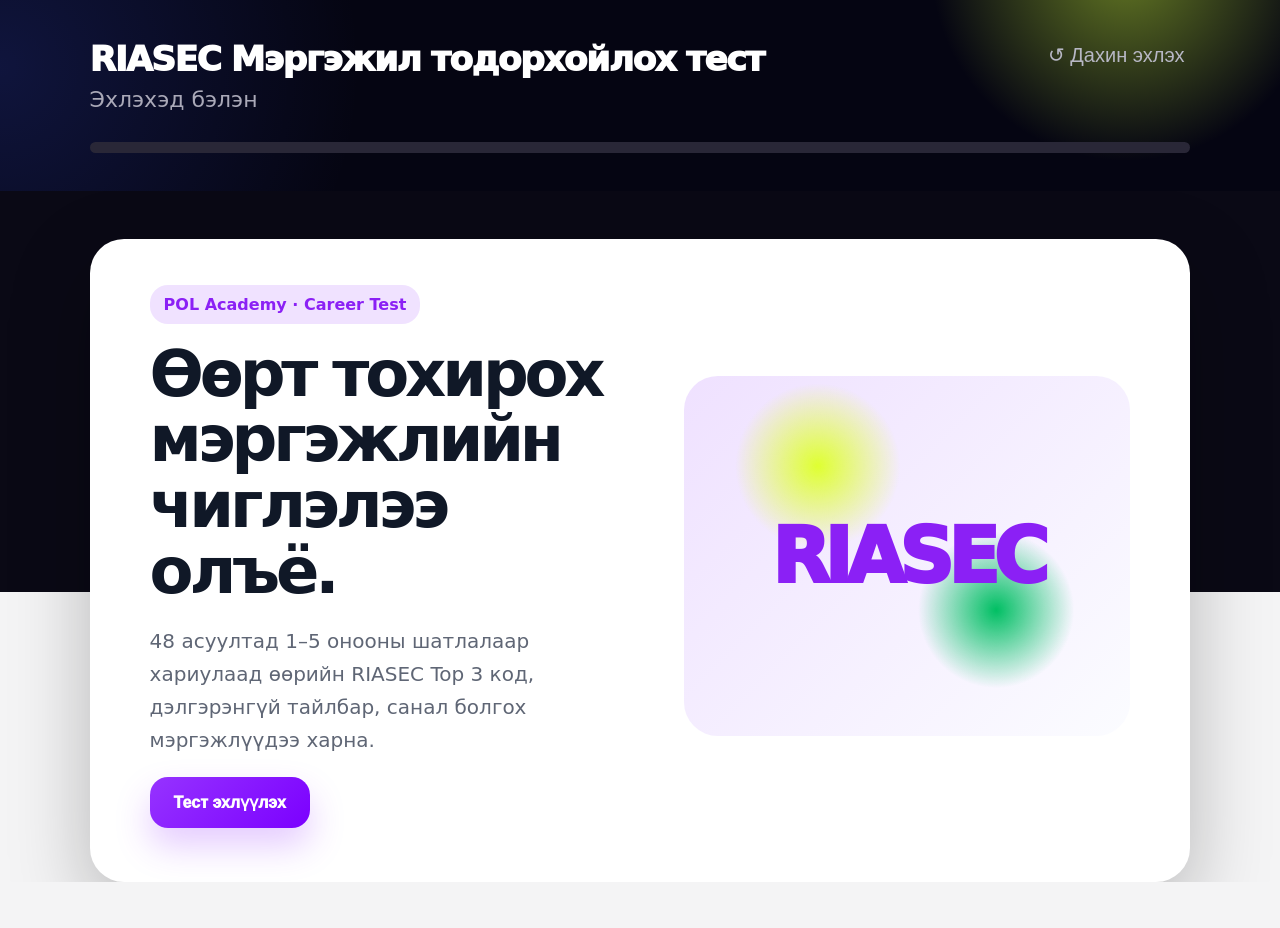
==== commit 4979cea4: "Improve mobile responsive RIASEC test layout" ====
--- a/public/index.html
+++ b/public/index.html
@@ -1,12 +1,15 @@
 <!doctype html>
 <html lang="mn">
 <head>
-<meta charset="utf-8"><meta name="viewport" content="width=device-width,initial-scale=1">
+<meta charset="utf-8">
+<meta name="viewport" content="width=device-width,initial-scale=1,viewport-fit=cover">
 <title>RIASEC Мэргэжил тодорхойлох тест</title>
 <style>
-:root{--dark:#050512;--p:#9633ff;--g:#00bf63;--ink:#101827;--bg:#f4f4f5}*{box-sizing:border-box}body{margin:0;font-family:Inter,system-ui,-apple-system,Segoe UI,Arial,sans-serif;color:var(--ink);background:linear-gradient(180deg,#050512 0 66%,#f4f4f5 66%)}.top{background:radial-gradient(circle at 88% -20%,rgba(210,255,55,.45),transparent 17%),#060613;border-bottom:1px solid rgba(255,255,255,.08);padding:44px 0 38px}.inner,.card,.pager{width:min(1220px,85vw);margin:auto}.row{display:flex;justify-content:space-between;gap:20px}.title{margin:0 0 10px;color:#fff;font-size:clamp(26px,2.7vw,38px);font-weight:950;letter-spacing:-.04em}.sub{margin:0;color:#aaa9b8;font-size:clamp(17px,1.8vw,22px)}.reset{border:0;background:transparent;color:#b7b7c4;font-size:20px;cursor:pointer}.bar{height:11px;background:#292737;border-radius:999px;overflow:hidden;margin-top:30px}.bar i{display:block;height:100%;width:0;background:linear-gradient(90deg,#dfff31,#aeff48,#28cfff);border-radius:999px;transition:.25s}.main{background:linear-gradient(180deg,#0a0915 0 58%,#f4f4f5 58%);padding:48px 0 0}.screen{display:none}.screen.on{display:block}.card{background:#fff;border-radius:34px;min-height:610px;padding:46px 60px 54px;box-shadow:0 28px 80px rgba(0,0,0,.26);animation:fade .22s ease}.hero{display:grid;grid-template-columns:1.05fr .95fr;gap:40px;align-items:center}.badge{display:inline-flex;background:#f0e2ff;color:#8b20f5;border-radius:18px;padding:10px 14px;font-weight:900;margin-bottom:18px}.hero h2,.result h2{font-size:clamp(40px,5vw,72px);line-height:1.03;letter-spacing:-.065em;margin:0 0 18px}.lead{font-size:20px;color:#5f6675;line-height:1.65}.heroArt{height:360px;border-radius:34px;background:radial-gradient(circle at 30% 25%,#dfff31,transparent 20%),radial-gradient(circle at 70% 65%,#00bf63,transparent 20%),linear-gradient(135deg,#efe1ff,#fbfcff);display:grid;place-items:center;color:#8b20f5;font-size:76px;font-weight:950;letter-spacing:-.08em}.btn{border:0;border-radius:18px;padding:16px 24px;font-weight:950;cursor:pointer;background:linear-gradient(135deg,var(--p),#7b00ff);color:#fff;box-shadow:0 18px 34px rgba(150,51,255,.25);font-size:16px}.qhead{display:grid;grid-template-columns:58px 1fr;gap:18px}.num{width:58px;height:58px;border-radius:18px;background:#f1e3ff;color:#9131ff;display:grid;place-items:center;font-weight:900;font-size:26px}.q{margin:0;font-size:clamp(34px,4.1vw,54px);line-height:1.18;letter-spacing:-.05em;font-weight:900;max-width:980px}.scaleBlock{margin-top:74px}.scaleTop{display:flex;justify-content:space-between;align-items:center;margin-bottom:30px}.side{display:flex;align-items:center;gap:12px;font-size:20px;font-weight:950}.left{color:var(--p)}.right{color:#008c3d}.icon{width:46px;height:46px;border-radius:50%;display:grid;place-items:center;color:white;font-size:32px}.left .icon{background:linear-gradient(135deg,#bd4cff,#9128ff)}.right .icon{background:var(--g)}.scale{position:relative;display:grid;grid-template-columns:repeat(5,1fr);align-items:center;padding:0 46px}.scale:before{content:"";position:absolute;left:100px;right:100px;top:50%;height:7px;transform:translateY(-50%);border-radius:999px;background:linear-gradient(90deg,#edd9ff,#eadfff,#e6eaf0,#d8f8df,#c8f8d7)}.opt{position:relative;z-index:1;margin:auto;border-radius:50%;background:#fff;display:grid;place-items:center;cursor:pointer;transition:.18s;font-weight:950}.opt b{width:34px;height:34px;border-radius:12px;display:grid;place-items:center;background:#f7f1ff;font-size:20px;color:inherit}.opt:hover,.opt.sel{transform:scale(1.08);box-shadow:0 0 0 12px rgba(150,51,255,.08)}.opt.sel{background:currentColor}.opt.sel b{background:#fff}.opt:nth-child(1){width:92px;height:92px;border:7px solid #a83cff;color:#a83cff}.opt:nth-child(2){width:78px;height:78px;border:7px solid #a83cff;color:#a83cff}.opt:nth-child(3){width:72px;height:72px;border:7px solid #9aa3b2;color:#9aa3b2}.opt:nth-child(4){width:78px;height:78px;border:7px solid #03b957;color:#03b957}.opt:nth-child(5){width:92px;height:92px;border:7px solid #03b957;color:#03b957}.scaleText{display:grid;grid-template-columns:repeat(5,1fr);gap:10px;text-align:center;color:#7b8190;font-size:14px;font-weight:850;margin:20px 46px 0}.chosen{text-align:center;color:#515967;margin-top:22px;min-height:28px;font-size:18px;font-weight:950}.foot{background:#f4f4f5;padding:16px 0 30px}.pager{display:flex;gap:8px;flex-wrap:wrap;justify-content:center}.dot{width:48px;height:48px;border:0;border-radius:10px;background:#fbfbfb;color:#d9d9df;font-weight:900;font-size:16px;cursor:pointer}.dot.active{background:#9118ff;color:#fff;box-shadow:0 0 0 3px #fff,0 0 0 5px #9118ff}.dot.done{color:#8e22ff;background:#fff}.dot:disabled{opacity:.55;cursor:not-allowed}.code{display:flex;gap:12px;margin:18px 0}.code span{width:76px;height:76px;border-radius:22px;background:linear-gradient(135deg,var(--p),#7b00ff);color:#fff;display:grid;place-items:center;font-size:36px;font-weight:950}.grid{display:grid;grid-template-columns:1fr 1fr;gap:18px}.box{background:#f7f7fa;border:1px solid #e5e7eb;border-radius:22px;padding:22px}.box.wide{grid-column:1/-1}.box h3{margin:0 0 12px}.careers{display:flex;gap:10px;flex-wrap:wrap}.careers span{background:#fff;border:1px solid #e5e7eb;border-radius:999px;padding:10px 14px;font-weight:850}.score{display:grid;grid-template-columns:42px 1fr 34px;gap:10px;align-items:center;font-weight:900;margin:10px 0}.sbar{height:12px;background:#e5e7eb;border-radius:999px;overflow:hidden}.sbar i{display:block;height:100%;background:linear-gradient(90deg,#d9ff35,#00bf63)}textarea{width:100%;min-height:110px;border:1px solid #ddd6fe;border-radius:18px;padding:14px 16px;font:inherit;resize:vertical;background:#fff}#fbMsg{font-weight:900;color:#008c3d;margin-top:10px}@keyframes fade{from{opacity:0;transform:translateY(12px)}to{opacity:1}}@media(max-width:760px){.inner,.card,.pager{width:calc(100vw - 28px)}.top{padding:28px 0 26px}.reset{font-size:14px}.card{padding:28px 18px;min-height:520px;border-radius:28px}.hero,.grid{grid-template-columns:1fr}.heroArt{display:none}.qhead{grid-template-columns:1fr}.q{font-size:30px}.scaleBlock{margin-top:45px}.side{font-size:14px}.icon{width:36px;height:36px}.scale{padding:0}.scale:before{left:32px;right:32px;height:5px}.opt:nth-child(1),.opt:nth-child(5){width:66px;height:66px;border-width:5px}.opt:nth-child(2),.opt:nth-child(4){width:56px;height:56px;border-width:5px}.opt:nth-child(3){width:50px;height:50px;border-width:5px}.opt b{width:26px;height:26px;font-size:16px}.scaleText{margin:16px 0 0;font-size:11px}.dot{width:38px;height:38px}.box.wide{grid-column:auto}}
+:root{--dark:#050512;--panel:#0a0915;--p:#9633ff;--g:#00bf63;--ink:#101827;--mut:#667085;--bg:#f4f4f5;--line:#e5e7eb}*{box-sizing:border-box}html{scroll-behavior:smooth}body{margin:0;font-family:Inter,system-ui,-apple-system,Segoe UI,Arial,sans-serif;color:var(--ink);background:var(--bg);-webkit-tap-highlight-color:transparent}.top{position:relative;background:radial-gradient(circle at 88% -18%,rgba(210,255,55,.46),transparent 17%),radial-gradient(circle at 0 35%,rgba(63,91,255,.18),transparent 28%),var(--dark);padding:42px 0 38px;color:#fff}.inner,.card,.pager{width:min(1220px,86vw);margin:auto}.row{display:flex;justify-content:space-between;align-items:flex-start;gap:20px}.title{margin:0 0 10px;font-size:clamp(26px,2.7vw,38px);font-weight:950;line-height:1;letter-spacing:-.045em}.sub{margin:0;color:#aaa9b8;font-size:clamp(17px,1.8vw,22px)}.reset{border:0;background:transparent;color:#b7b7c4;font-size:20px;cursor:pointer;white-space:nowrap}.bar{height:11px;background:#292737;border-radius:999px;overflow:hidden;margin-top:30px}.bar i{display:block;height:100%;width:0;background:linear-gradient(90deg,#dfff31,#aeff48,#28cfff);border-radius:999px;transition:.25s}.main{background:linear-gradient(180deg,var(--panel) 0 58%,var(--bg) 58%);padding:48px 0 0}.screen{display:none}.screen.on{display:block}.card{background:#fff;border-radius:34px;min-height:610px;padding:46px 60px 54px;box-shadow:0 28px 80px rgba(0,0,0,.26);animation:fade .22s ease}.hero{display:grid;grid-template-columns:1.05fr .95fr;gap:40px;align-items:center}.badge{display:inline-flex;background:#f0e2ff;color:#8b20f5;border-radius:18px;padding:10px 14px;font-weight:900;margin-bottom:18px}.hero h2,.result h2{font-size:clamp(40px,5vw,72px);line-height:1.03;letter-spacing:-.065em;margin:0 0 18px}.lead{font-size:20px;color:#5f6675;line-height:1.65}.heroArt{height:360px;border-radius:34px;background:radial-gradient(circle at 30% 25%,#dfff31,transparent 20%),radial-gradient(circle at 70% 65%,#00bf63,transparent 20%),linear-gradient(135deg,#efe1ff,#fbfcff);display:grid;place-items:center;color:#8b20f5;font-size:76px;font-weight:950;letter-spacing:-.08em}.btn{border:0;border-radius:18px;padding:16px 24px;font-weight:950;cursor:pointer;background:linear-gradient(135deg,var(--p),#7b00ff);color:#fff;box-shadow:0 18px 34px rgba(150,51,255,.25);font-size:16px}.qhead{display:grid;grid-template-columns:58px 1fr;gap:18px}.num{width:58px;height:58px;border-radius:18px;background:#f1e3ff;color:#9131ff;display:grid;place-items:center;font-weight:900;font-size:26px}.q{margin:0;font-size:clamp(34px,4.1vw,54px);line-height:1.18;letter-spacing:-.05em;font-weight:900;max-width:980px}.scaleBlock{margin-top:74px}.scaleTop{display:flex;justify-content:space-between;align-items:center;margin-bottom:30px}.side{display:flex;align-items:center;gap:12px;font-size:20px;font-weight:950}.left{color:var(--p)}.right{color:#008c3d}.icon{width:46px;height:46px;border-radius:50%;display:grid;place-items:center;color:white;font-size:32px}.left .icon{background:linear-gradient(135deg,#bd4cff,#9128ff)}.right .icon{background:var(--g)}.scale{position:relative;display:grid;grid-template-columns:repeat(5,1fr);align-items:center;padding:0 46px}.scale:before{content:"";position:absolute;left:100px;right:100px;top:50%;height:7px;transform:translateY(-50%);border-radius:999px;background:linear-gradient(90deg,#edd9ff,#eadfff,#e6eaf0,#d8f8df,#c8f8d7)}.opt{position:relative;z-index:1;margin:auto;border-radius:50%;background:#fff;display:grid;place-items:center;cursor:pointer;transition:.18s;font-weight:950;touch-action:manipulation}.opt b{width:34px;height:34px;border-radius:12px;display:grid;place-items:center;background:#f7f1ff;font-size:20px;color:inherit}.opt:hover,.opt.sel{transform:scale(1.08);box-shadow:0 0 0 12px rgba(150,51,255,.08)}.opt.sel{background:currentColor}.opt.sel b{background:#fff}.opt:nth-child(1){width:92px;height:92px;border:7px solid #a83cff;color:#a83cff}.opt:nth-child(2){width:78px;height:78px;border:7px solid #a83cff;color:#a83cff}.opt:nth-child(3){width:72px;height:72px;border:7px solid #9aa3b2;color:#9aa3b2}.opt:nth-child(4){width:78px;height:78px;border:7px solid #03b957;color:#03b957}.opt:nth-child(5){width:92px;height:92px;border:7px solid #03b957;color:#03b957}.scaleText{display:grid;grid-template-columns:repeat(5,1fr);gap:10px;text-align:center;color:#7b8190;font-size:14px;font-weight:850;margin:20px 46px 0}.chosen{text-align:center;color:#515967;margin-top:22px;min-height:28px;font-size:18px;font-weight:950}.foot{background:var(--bg);padding:16px 0 30px}.pager{display:flex;gap:8px;flex-wrap:wrap;justify-content:center}.dot{width:48px;height:48px;border:0;border-radius:10px;background:#fbfbfb;color:#d9d9df;font-weight:900;font-size:16px;cursor:pointer;touch-action:manipulation}.dot.active{background:#9118ff;color:#fff;box-shadow:0 0 0 3px #fff,0 0 0 5px #9118ff}.dot.done{color:#8e22ff;background:#fff}.dot:disabled{opacity:.55;cursor:not-allowed}.code{display:flex;gap:12px;margin:18px 0}.code span{width:76px;height:76px;border-radius:22px;background:linear-gradient(135deg,var(--p),#7b00ff);color:#fff;display:grid;place-items:center;font-size:36px;font-weight:950}.grid{display:grid;grid-template-columns:1fr 1fr;gap:18px}.box{background:#f7f7fa;border:1px solid var(--line);border-radius:22px;padding:22px}.box.wide{grid-column:1/-1}.box h3{margin:0 0 12px}.box p{line-height:1.58;color:#475467}.careers{display:flex;gap:10px;flex-wrap:wrap}.careers span{background:#fff;border:1px solid var(--line);border-radius:999px;padding:10px 14px;font-weight:850}.score{display:grid;grid-template-columns:42px 1fr 34px;gap:10px;align-items:center;font-weight:900;margin:10px 0}.sbar{height:12px;background:#e5e7eb;border-radius:999px;overflow:hidden}.sbar i{display:block;height:100%;background:linear-gradient(90deg,#d9ff35,#00bf63)}textarea{width:100%;min-height:110px;border:1px solid #ddd6fe;border-radius:18px;padding:14px 16px;font:inherit;resize:vertical;background:#fff}#fbMsg{font-weight:900;color:#008c3d;margin-top:10px}@keyframes fade{from{opacity:0;transform:translateY(12px)}to{opacity:1}}
+@media(max-width:760px){body{background:var(--bg)}.top{padding:22px 0 18px}.inner,.card,.pager{width:calc(100vw - 24px)}.row{align-items:flex-start;gap:10px}.title{font-size:22px;line-height:1.08;max-width:250px}.sub{font-size:15px}.reset{font-size:13px;padding-top:2px}.bar{height:9px;margin-top:18px}.main{padding:18px 0 0;background:linear-gradient(180deg,var(--panel) 0 160px,var(--bg) 160px)}.card{border-radius:26px;min-height:auto;padding:24px 16px 26px;box-shadow:0 18px 45px rgba(0,0,0,.20)}.hero{display:block}.badge{font-size:12px;border-radius:14px;padding:8px 10px;margin-bottom:14px}.hero h2,.result h2{font-size:34px;letter-spacing:-.05em;line-height:1.03}.lead{font-size:16px;line-height:1.55}.heroArt{display:none}.btn{width:100%;padding:15px 18px;border-radius:16px}.qhead{grid-template-columns:1fr;gap:12px}.num{width:46px;height:46px;border-radius:15px;font-size:21px}.q{font-size:27px;line-height:1.18;letter-spacing:-.035em}.scaleBlock{margin-top:32px}.scaleTop{margin-bottom:18px}.side{font-size:13px;gap:7px;max-width:46%;line-height:1.15}.icon{width:31px;height:31px;font-size:23px;flex:0 0 auto}.scale{padding:0 2px;gap:2px}.scale:before{left:34px;right:34px;height:5px}.opt:nth-child(1),.opt:nth-child(5){width:62px;height:62px;border-width:5px}.opt:nth-child(2),.opt:nth-child(4){width:54px;height:54px;border-width:5px}.opt:nth-child(3){width:48px;height:48px;border-width:5px}.opt b{width:25px;height:25px;font-size:15px;border-radius:9px}.opt:hover,.opt.sel{transform:scale(1.04);box-shadow:0 0 0 8px rgba(150,51,255,.08)}.scaleText{margin:14px 0 0;gap:2px;font-size:10.5px;line-height:1.18}.chosen{font-size:15px;margin-top:16px;min-height:22px}.foot{padding:12px 0 18px;position:sticky;bottom:0;z-index:10;border-top:1px solid rgba(0,0,0,.05);box-shadow:0 -10px 30px rgba(15,23,42,.06)}.pager{justify-content:flex-start;flex-wrap:nowrap;overflow-x:auto;gap:6px;padding:2px 2px 8px;scrollbar-width:none}.pager::-webkit-scrollbar{display:none}.dot{width:34px;height:34px;min-width:34px;border-radius:9px;font-size:12px}.dot.active{box-shadow:0 0 0 2px #fff,0 0 0 4px #9118ff}.grid{grid-template-columns:1fr;gap:12px}.box,.box.wide{grid-column:auto;padding:17px;border-radius:18px}.box h3{font-size:18px}.box p{font-size:14px}.code span{width:62px;height:62px;border-radius:18px;font-size:30px}.careers span{font-size:13px;padding:9px 11px}.score{grid-template-columns:34px 1fr 30px;font-size:13px}.sbar{height:10px}textarea{min-height:96px;border-radius:16px;font-size:14px}}
+@media(max-width:380px){.title{font-size:20px;max-width:210px}.q{font-size:24px}.hero h2,.result h2{font-size:30px}.opt:nth-child(1),.opt:nth-child(5){width:56px;height:56px}.opt:nth-child(2),.opt:nth-child(4){width:50px;height:50px}.opt:nth-child(3){width:44px;height:44px}.scaleText{font-size:9.5px}.side{font-size:12px}.icon{width:28px;height:28px}}
 </style></head><body><header class="top"><div class="inner"><div class="row"><div><h1 class="title">RIASEC Мэргэжил тодорхойлох тест</h1><p id="sub" class="sub">Эхлэхэд бэлэн</p></div><button class="reset" onclick="restart()">↺ Дахин эхлэх</button></div><div class="bar"><i id="bar"></i></div></div></header><main class="main"><section id="start" class="screen on card"><div class="hero"><div><span class="badge">POL Academy · Career Test</span><h2>Өөрт тохирох мэргэжлийн чиглэлээ олъё.</h2><p class="lead">48 асуултад 1–5 онооны шатлалаар хариулаад өөрийн RIASEC Top 3 код, дэлгэрэнгүй тайлбар, санал болгох мэргэжлүүдээ харна.</p><button class="btn" onclick="startTest()">Тест эхлүүлэх</button></div><div class="heroArt">RIASEC</div></div></section><section id="quiz" class="screen card"><div class="qhead"><div id="qnum" class="num">1</div><h2 id="question" class="q"></h2></div><div class="scaleBlock"><div class="scaleTop"><div class="side left"><span class="icon">×</span>Санал нийлэхгүй</div><div class="side right">Санал нийлнэ <span class="icon">✓</span></div></div><div id="scale" class="scale"></div><div class="scaleText"><span>1<br>Маш нийлэхгүй</span><span>2<br>Нийлэхгүй</span><span>3<br>Саармаг</span><span>4<br>Нийлнэ</span><span>5<br>Маш нийлнэ</span></div><div id="chosen" class="chosen"></div></div></section><section id="result" class="screen card result"><span class="badge">🎯 Үр дүн</span><h2>Таны Top 3 RIASEC код</h2><div id="code" class="code"></div><p id="summary" class="lead"></p><div class="grid"><div class="box"><h3>RIASEC тайлбар</h3><p id="explain"></p></div><div class="box"><h3>Санал болгох мэргэжлүүд</h3><div id="careers" class="careers"></div></div><div class="box"><h3>Оноо</h3><div id="scores"></div></div><div class="box"><h3>Кодоо хэрхэн ойлгох вэ?</h3><p id="method"></p></div><div class="box wide"><h3>Санал хүсэлт</h3><p>Энэ тестийн асуулт, дизайн, үр дүнгийн тайлбар дээр санал байвал бичээрэй.</p><textarea id="feedback" placeholder="Жишээ: Асуулт ойлгомжтой байсан уу? Үр дүн хэрэгтэй санагдсан уу?"></textarea><br><br><button class="btn" onclick="sendFeedback()">Санал илгээх</button><div id="fbMsg"></div></div></div></section></main><footer class="foot"><div id="pager" class="pager"></div></footer><script>
 const qs=[['C','Бүртгэл хөтлөх, тайлан гаргах, дата оруулах ажлуудыг би дажгүй хийж чадна.'],['C','Эмх цэгцтэй хүснэгт, жагсаалт, төлөвлөгөө гаргах надад таалагддаг.'],['C','Дүрэм, заавар, процесс тодорхой байвал би илүү сайн ажилладаг.'],['C','Баримт бичгийн алдаа шалгаж, нарийн мэдээлэл засахдаа төвөгшөөдөггүй.'],['C','Санхүү, тооцоо, бүртгэлтэй холбоотой ажил сонирхолтой санагддаг.'],['C','Цагийн хуваарь баримталж, ажлаа системтэй дуусгах дуртай.'],['C','Мэдээллийг ангилж, файл хавтас болгон цэгцлэх ажилд би сайн.'],['C','Давтагддаг боловч нарийн нямбай ажил намайг ядраадаггүй.'],['R','Багаж хэрэгсэл ашиглан эвдэрсэн зүйл засах дуртай.'],['R','Гадаа орчинд хөдөлгөөнтэй ажиллах нь надад тохиромжтой.'],['R','Техник, төхөөрөмж, машин хэрхэн ажилладгийг турших сонирхолтой.'],['R','Гараар юм угсрах, бүтээх, засварлах ажлаас урам авдаг.'],['R','Бодит үр дүн нь шууд харагддаг ажил хийх дуртай.'],['R','Амьтан, ургамал, байгальтай ойр ажиллах сонирхолтой.'],['R','Практик даалгавар онолын тайлбараас илүү надад ойр.'],['R','Биеийн хүч, техник, ур чадвар шаардсан ажил хийхээс айдаггүй.'],['I','Асуудлын учир шалтгааныг судалж ойлгох дуртай.'],['I','Шинжлэх ухаан, туршилт, нотолгоонд суурилсан зүйлс сонирхолтой.'],['I','Тоон мэдээлэл, баримтаар дүгнэлт гаргах дуртай.'],['I','Хэцүү бодлого, логик таавар шийдэхэд дуртай.'],['I','Ном, нийтлэл, судалгааны материал уншиж шинэ мэдлэг авах таалагддаг.'],['I','Яагаад гэдэг асуултад гүнзгий хариу хайх дуртай.'],['I','Компьютер, дата, код эсвэл алгоритм ойлгох сонирхолтой.'],['I','Түргэн хариунаас илүү зөв, баталгаатай хариу олохыг илүүд үздэг.'],['A','Зураг, дизайн, хөгжим, бичвэрээр өөрийгөө илэрхийлэх дуртай.'],['A','Шинэ санаа гаргаж, өөрийнхөөрөө бүтээх таалагддаг.'],['A','Тогтсон дүрмээс илүү уян хатан орчинд ажиллах дуртай.'],['A','Контент, постер, видео, тайзны санаа боловсруулах сонирхолтой.'],['A','Өнгө, хэлбэр, уур амьсгал, гоо зүйг амархан анзаардаг.'],['A','Өвөрмөц, бүтээлч шийдэл олохдоо урам авдаг.'],['A','Бичих, ярих, дүрслэх аргаар санаагаа бусдад хүргэх дуртай.'],['A','Нэг хэвийн ажлаас илүү өөрчлөлттэй, бүтээлч ажил хүсдэг.'],['S','Бусдад тусалж, зөвлөгөө өгөх дуртай.'],['S','Хүмүүстэй ярилцаж, ойлголцох ажил надад таалагддаг.'],['S','Багаар ажиллаж, бусдыг дэмжих сонирхолтой.'],['S','Заах, тайлбарлах, сургах үйл ажиллагаа хийх дуртай.'],['S','Хэн нэгний асуудлыг сонсож, шийдэл хайхад туслах дуртай.'],['S','Нийгэмд эерэг нөлөөтэй ажил хийх хүсэлтэй.'],['S','Хүмүүсийн мэдрэмж, хэрэгцээг анзаарахдаа сайн.'],['S','Хамтын ажиллагаатай, дулаан уур амьсгалтай орчинд ажиллах дуртай.'],['E','Бусдыг удирдаж, зорилгод хүргэх дуртай.'],['E','Санаагаа итгэлтэй танилцуулж, хүмүүсийг ятгах сонирхолтой.'],['E','Бизнес, борлуулалт, төсөл эхлүүлэх тухай бодох дуртай.'],['E','Өрсөлдөөнтэй орчинд өөрийгөө сорих таалагддаг.'],['E','Шийдвэр хурдан гаргаж, хариуцлага авах дуртай.'],['E','Арга хэмжээ зохион байгуулах, хүмүүсийг идэвхжүүлэх сонирхолтой.'],['E','Боломж харж, түүнийг бодит ажил болгохдоо урамшдаг.'],['E','Олон хүний өмнө ярих, санал хамгаалах нь надад сонирхолтой.']].map(x=>({t:x[0],q:x[1]}));
 const meta={R:{n:'Realistic / Бодит-үйлдлийн',d:'бодит зүйл хийж, хэрэгсэл, техник, төхөөрөмж, хөдөлгөөнтэй орчинд ажиллах сонирхол давамгай. Практик үр дүн, гараар бүтээх, засах, турших ажилд илүү тохирно.',c:['Инженер','Механик','Барилгын инженер','Архитектурын техникч','Үйлдвэрлэлийн оператор','ХАА мэргэжилтэн']},I:{n:'Investigative / Судлаач',d:'асуудлыг шинжлэх, баримт нотолгоо хайх, логик дүгнэлт гаргах сонирхол давамгай. Судалгаа, дата, шинжлэх ухаан, анализ шаардсан орчинд илүү тохирно.',c:['Дата аналист','Программист','Судлаач','Эмч','Лабораторийн мэргэжилтэн','Эдийн засагч']},A:{n:'Artistic / Бүтээлч',d:'шинэ санаа, дүрслэл, дизайн, бичвэр, контент, өөрийнхөөрөө илэрхийлэх хэрэгцээ өндөр. Чөлөөтэй, уян хатан, бүтээлч орчинд илүү сайн ажиллана.',c:['UI/UX дизайнер','Контент бүтээгч','Видео продюсер','График дизайнер','Зохиолч','Маркетинг креатив']},S:{n:'Social / Нийгмийн',d:'хүмүүстэй харилцах, туслах, сургах, зөвлөх, дэмжих сонирхол давамгай. Багаар ажиллах, бусдад эерэг нөлөө үзүүлэх ажилд тохиромжтой.',c:['Багш','Сэтгэл зүйч','Хүний нөөц','Коуч','Нийгмийн ажилтан','Сургалтын менежер']},E:{n:'Enterprising / Манлайлагч',d:'манлайлах, ятгах, санаачлах, зохион байгуулах, эрсдэл авч шийдвэр гаргах сонирхол өндөр. Бизнес, удирдлага, борлуулалт, төсөл хэрэгжүүлэх орчинд хүчтэй.',c:['Энтрепренер','Бизнес хөгжүүлэлт','Борлуулалтын менежер','Төслийн менежер','PR менежер','Удирдах ажилтан']},C:{n:'Conventional / Зохион байгуулалттай',d:'эмх цэгц, дүрэм журам, тооцоо, баримт, мэдээлэл, процесс дээр төвлөрөх чадвар өндөр. Системтэй, нарийн, найдвартай ажиллагаа шаардсан ажилд тохирно.',c:['Нягтлан бодогч','Санхүүгийн аналист','Аудитор','Оффис менежер','Дата бүртгэлийн ажилтан','Ложистик зохицуулагч']}};
-const labels=['1 Маш санал нийлэхгүй','2 Санал нийлэхгүй','3 Саармаг','4 Санал нийлнэ','5 Маш их санал нийлнэ'];let i=0,ans=Array(qs.length).fill(null),score={R:0,I:0,A:0,S:0,E:0,C:0};const $=id=>document.getElementById(id);function show(id){document.querySelectorAll('.screen').forEach(x=>x.classList.remove('on'));$(id).classList.add('on')}function startTest(){i=0;ans.fill(null);score={R:0,I:0,A:0,S:0,E:0,C:0};show('quiz');render()}function render(){let q=qs[i],done=ans.filter(Boolean).length;$('sub').textContent=`Асуулт ${i+1} / ${qs.length}`;$('bar').style.width=Math.max(2,Math.round(done/qs.length*100))+'%';$('qnum').textContent=i+1;$('question').textContent=q.q;$('chosen').textContent=ans[i]?labels[ans[i]-1]:'';$('scale').innerHTML=[1,2,3,4,5].map(v=>`<button class="opt ${ans[i]===v?'sel':''}" onclick="pick(${v})"><b>${v}</b></button>`).join('');pager()}function pick(v){let old=ans[i];if(old)score[qs[i].t]-=old;ans[i]=v;score[qs[i].t]+=v;render();setTimeout(()=>{if(i<qs.length-1){i++;render()}else finish()},160)}function go(n){if(n<=ans.filter(Boolean).length){i=n;show('quiz');render()}}function pager(){let done=ans.filter(Boolean).length;if($('start').classList.contains('on')){$('pager').innerHTML='';return}$('pager').innerHTML=qs.map((_,n)=>`<button class="dot ${n===i?'active':''} ${ans[n]?'done':''}" ${n>done?'disabled':''} onclick="go(${n})">${n+1}</button>`).join('')}function finish(){show('result');$('sub').textContent='Үр дүн гарлаа';$('bar').style.width='100%';pager();let r=Object.entries(score).sort((a,b)=>b[1]-a[1]),top=r.slice(0,3),code=top.map(x=>x[0]).join('');$('code').innerHTML=top.map(([k])=>`<span>${k}</span>`).join('');$('summary').textContent=`Таны RIASEC код: ${code}. Давамгай чиглэлүүд: ${top.map(([k])=>meta[k].n).join(', ')}.`;$('explain').textContent=`Таны хамгийн өндөр төрөл болох ${top[0][0]} нь ${meta[top[0][0]].d} Хоёр дахь төрөл ${top[1][0]} нь таны ажиллах арга барилд нэмэлт өнгө өгнө: ${meta[top[1][0]].d} Гурав дахь төрөл ${top[2][0]} нь сонголтоо нарийвчлахад тусална: ${meta[top[2][0]].d}`;$('method').textContent=`RIASEC аргачлалд эхний үсэг нь таны үндсэн сонирхол, хоёр дахь нь ажлын орчин, гурав дахь нь дэмжих чадвар гэж ойлгож болно. Иймээс ${code} кодтой хүн нэг мэргэжлийн нэрэнд баригдахгүй, харин ${top.map(([k])=>meta[k].n.split(' / ')[1]).join(' + ')} шинжүүдийг хослуулсан чиглэлийг туршиж үзэх нь зөв.`;$('careers').innerHTML=[...new Set(top.flatMap(([k])=>meta[k].c))].slice(0,12).map(c=>`<span>${c}</span>`).join('');$('scores').innerHTML=r.map(([k,v])=>`<div class="score"><span>${k}</span><div class="sbar"><i style="width:${Math.round(v/40*100)}%"></i></div><span>${v}</span></div>`).join('')}function sendFeedback(){let t=$('feedback').value.trim();$('fbMsg').textContent=t?'Баярлалаа! Таны саналыг энэ төхөөрөмж дээр хадгаллаа.':'Эхлээд санал хүсэлтээ бичнэ үү.';if(t)localStorage.setItem('riasecFeedback',t)}function restart(){i=0;ans.fill(null);score={R:0,I:0,A:0,S:0,E:0,C:0};$('sub').textContent='Эхлэхэд бэлэн';$('bar').style.width='0';$('pager').innerHTML='';show('start')}document.addEventListener('keydown',e=>{if(['1','2','3','4','5'].includes(e.key)&&$('quiz').classList.contains('on'))pick(Number(e.key))});restart();
+const labels=['1 Маш санал нийлэхгүй','2 Санал нийлэхгүй','3 Саармаг','4 Санал нийлнэ','5 Маш их санал нийлнэ'];let i=0,ans=Array(qs.length).fill(null),score={R:0,I:0,A:0,S:0,E:0,C:0};const $=id=>document.getElementById(id);function show(id){document.querySelectorAll('.screen').forEach(x=>x.classList.remove('on'));$(id).classList.add('on');window.scrollTo({top:0,behavior:'smooth'})}function startTest(){i=0;ans.fill(null);score={R:0,I:0,A:0,S:0,E:0,C:0};show('quiz');render()}function render(){let q=qs[i],done=ans.filter(Boolean).length;$('sub').textContent=`Асуулт ${i+1} / ${qs.length}`;$('bar').style.width=Math.max(2,Math.round(done/qs.length*100))+'%';$('qnum').textContent=i+1;$('question').textContent=q.q;$('chosen').textContent=ans[i]?labels[ans[i]-1]:'';$('scale').innerHTML=[1,2,3,4,5].map(v=>`<button class="opt ${ans[i]===v?'sel':''}" onclick="pick(${v})"><b>${v}</b></button>`).join('');pager()}function pick(v){let old=ans[i];if(old)score[qs[i].t]-=old;ans[i]=v;score[qs[i].t]+=v;render();setTimeout(()=>{if(i<qs.length-1){i++;render()}else finish()},160)}function go(n){if(n<=ans.filter(Boolean).length){i=n;show('quiz');render()}}function pager(){let done=ans.filter(Boolean).length;if($('start').classList.contains('on')){$('pager').innerHTML='';return}$('pager').innerHTML=qs.map((_,n)=>`<button class="dot ${n===i?'active':''} ${ans[n]?'done':''}" ${n>done?'disabled':''} onclick="go(${n})">${n+1}</button>`).join('');setTimeout(()=>{let a=document.querySelector('.dot.active');if(a)a.scrollIntoView({inline:'center',block:'nearest'})},0)}function finish(){show('result');$('sub').textContent='Үр дүн гарлаа';$('bar').style.width='100%';pager();let r=Object.entries(score).sort((a,b)=>b[1]-a[1]),top=r.slice(0,3),code=top.map(x=>x[0]).join('');$('code').innerHTML=top.map(([k])=>`<span>${k}</span>`).join('');$('summary').textContent=`Таны RIASEC код: ${code}. Давамгай чиглэлүүд: ${top.map(([k])=>meta[k].n).join(', ')}.`;$('explain').textContent=`Таны хамгийн өндөр төрөл болох ${top[0][0]} нь ${meta[top[0][0]].d} Хоёр дахь төрөл ${top[1][0]} нь таны ажиллах арга барилд нэмэлт өнгө өгнө: ${meta[top[1][0]].d} Гурав дахь төрөл ${top[2][0]} нь сонголтоо нарийвчлахад тусална: ${meta[top[2][0]].d}`;$('method').textContent=`RIASEC аргачлалд эхний үсэг нь таны үндсэн сонирхол, хоёр дахь нь ажлын орчин, гурав дахь нь дэмжих чадвар гэж ойлгож болно. Иймээс ${code} кодтой хүн нэг мэргэжлийн нэрэнд баригдахгүй, харин ${top.map(([k])=>meta[k].n.split(' / ')[1]).join(' + ')} шинжүүдийг хослуулсан чиглэлийг туршиж үзэх нь зөв.`;$('careers').innerHTML=[...new Set(top.flatMap(([k])=>meta[k].c))].slice(0,12).map(c=>`<span>${c}</span>`).join('');$('scores').innerHTML=r.map(([k,v])=>`<div class="score"><span>${k}</span><div class="sbar"><i style="width:${Math.round(v/40*100)}%"></i></div><span>${v}</span></div>`).join('')}function sendFeedback(){let t=$('feedback').value.trim();$('fbMsg').textContent=t?'Баярлалаа! Таны саналыг энэ төхөөрөмж дээр хадгаллаа.':'Эхлээд санал хүсэлтээ бичнэ үү.';if(t)localStorage.setItem('riasecFeedback',t)}function restart(){i=0;ans.fill(null);score={R:0,I:0,A:0,S:0,E:0,C:0};$('sub').textContent='Эхлэхэд бэлэн';$('bar').style.width='0';$('pager').innerHTML='';show('start')}document.addEventListener('keydown',e=>{if(['1','2','3','4','5'].includes(e.key)&&$('quiz').classList.contains('on'))pick(Number(e.key))});restart();
 </script></body></html>
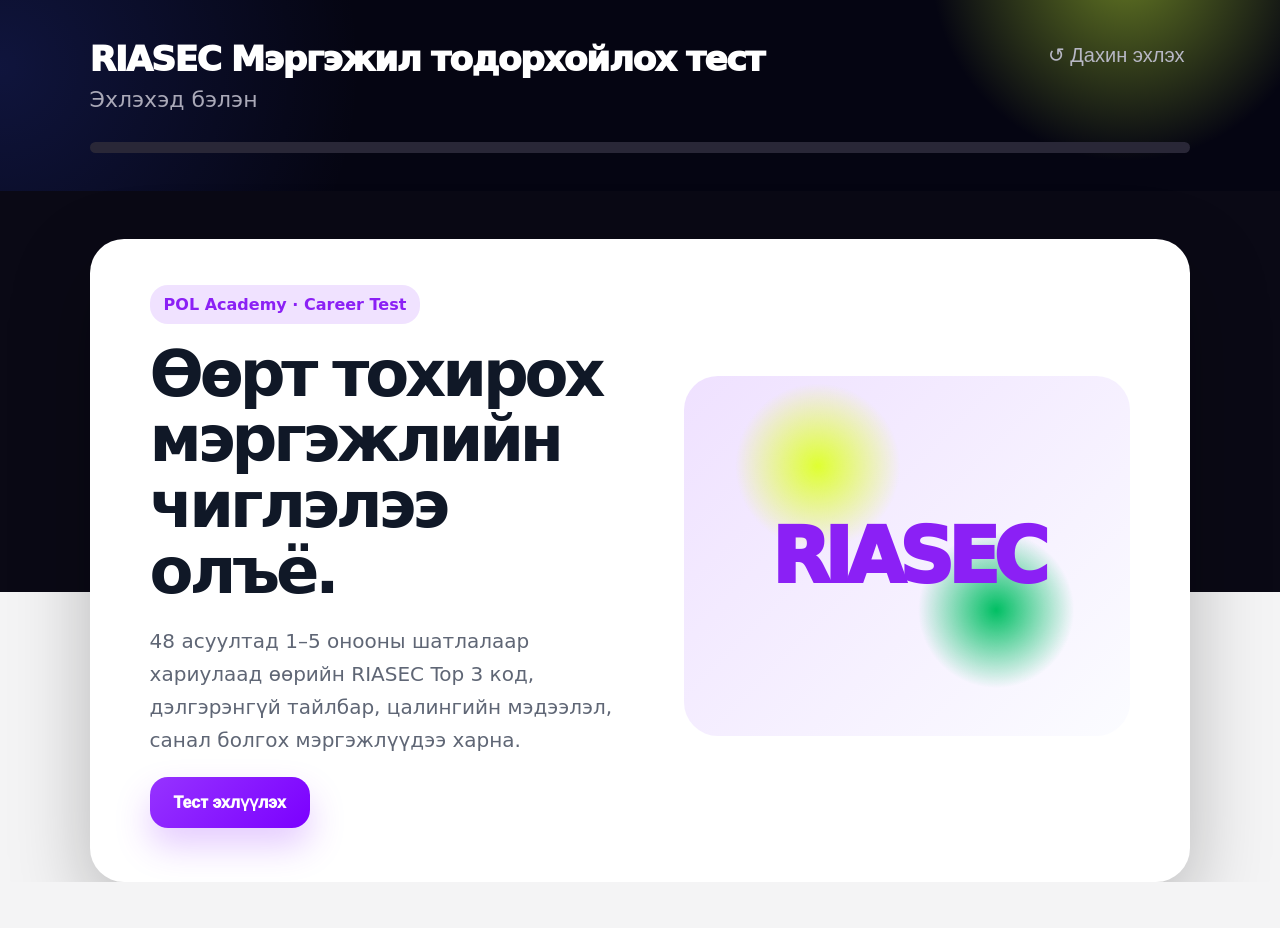
==== commit 067ec106: "Add salary info + download result + improved RIASEC explanations" ====
--- a/public/index.html
+++ b/public/index.html
@@ -5,11 +5,49 @@
 <meta name="viewport" content="width=device-width,initial-scale=1,viewport-fit=cover">
 <title>RIASEC Мэргэжил тодорхойлох тест</title>
 <style>
-:root{--dark:#050512;--panel:#0a0915;--p:#9633ff;--g:#00bf63;--ink:#101827;--mut:#667085;--bg:#f4f4f5;--line:#e5e7eb}*{box-sizing:border-box}html{scroll-behavior:smooth}body{margin:0;font-family:Inter,system-ui,-apple-system,Segoe UI,Arial,sans-serif;color:var(--ink);background:var(--bg);-webkit-tap-highlight-color:transparent}.top{position:relative;background:radial-gradient(circle at 88% -18%,rgba(210,255,55,.46),transparent 17%),radial-gradient(circle at 0 35%,rgba(63,91,255,.18),transparent 28%),var(--dark);padding:42px 0 38px;color:#fff}.inner,.card,.pager{width:min(1220px,86vw);margin:auto}.row{display:flex;justify-content:space-between;align-items:flex-start;gap:20px}.title{margin:0 0 10px;font-size:clamp(26px,2.7vw,38px);font-weight:950;line-height:1;letter-spacing:-.045em}.sub{margin:0;color:#aaa9b8;font-size:clamp(17px,1.8vw,22px)}.reset{border:0;background:transparent;color:#b7b7c4;font-size:20px;cursor:pointer;white-space:nowrap}.bar{height:11px;background:#292737;border-radius:999px;overflow:hidden;margin-top:30px}.bar i{display:block;height:100%;width:0;background:linear-gradient(90deg,#dfff31,#aeff48,#28cfff);border-radius:999px;transition:.25s}.main{background:linear-gradient(180deg,var(--panel) 0 58%,var(--bg) 58%);padding:48px 0 0}.screen{display:none}.screen.on{display:block}.card{background:#fff;border-radius:34px;min-height:610px;padding:46px 60px 54px;box-shadow:0 28px 80px rgba(0,0,0,.26);animation:fade .22s ease}.hero{display:grid;grid-template-columns:1.05fr .95fr;gap:40px;align-items:center}.badge{display:inline-flex;background:#f0e2ff;color:#8b20f5;border-radius:18px;padding:10px 14px;font-weight:900;margin-bottom:18px}.hero h2,.result h2{font-size:clamp(40px,5vw,72px);line-height:1.03;letter-spacing:-.065em;margin:0 0 18px}.lead{font-size:20px;color:#5f6675;line-height:1.65}.heroArt{height:360px;border-radius:34px;background:radial-gradient(circle at 30% 25%,#dfff31,transparent 20%),radial-gradient(circle at 70% 65%,#00bf63,transparent 20%),linear-gradient(135deg,#efe1ff,#fbfcff);display:grid;place-items:center;color:#8b20f5;font-size:76px;font-weight:950;letter-spacing:-.08em}.btn{border:0;border-radius:18px;padding:16px 24px;font-weight:950;cursor:pointer;background:linear-gradient(135deg,var(--p),#7b00ff);color:#fff;box-shadow:0 18px 34px rgba(150,51,255,.25);font-size:16px}.qhead{display:grid;grid-template-columns:58px 1fr;gap:18px}.num{width:58px;height:58px;border-radius:18px;background:#f1e3ff;color:#9131ff;display:grid;place-items:center;font-weight:900;font-size:26px}.q{margin:0;font-size:clamp(34px,4.1vw,54px);line-height:1.18;letter-spacing:-.05em;font-weight:900;max-width:980px}.scaleBlock{margin-top:74px}.scaleTop{display:flex;justify-content:space-between;align-items:center;margin-bottom:30px}.side{display:flex;align-items:center;gap:12px;font-size:20px;font-weight:950}.left{color:var(--p)}.right{color:#008c3d}.icon{width:46px;height:46px;border-radius:50%;display:grid;place-items:center;color:white;font-size:32px}.left .icon{background:linear-gradient(135deg,#bd4cff,#9128ff)}.right .icon{background:var(--g)}.scale{position:relative;display:grid;grid-template-columns:repeat(5,1fr);align-items:center;padding:0 46px}.scale:before{content:"";position:absolute;left:100px;right:100px;top:50%;height:7px;transform:translateY(-50%);border-radius:999px;background:linear-gradient(90deg,#edd9ff,#eadfff,#e6eaf0,#d8f8df,#c8f8d7)}.opt{position:relative;z-index:1;margin:auto;border-radius:50%;background:#fff;display:grid;place-items:center;cursor:pointer;transition:.18s;font-weight:950;touch-action:manipulation}.opt b{width:34px;height:34px;border-radius:12px;display:grid;place-items:center;background:#f7f1ff;font-size:20px;color:inherit}.opt:hover,.opt.sel{transform:scale(1.08);box-shadow:0 0 0 12px rgba(150,51,255,.08)}.opt.sel{background:currentColor}.opt.sel b{background:#fff}.opt:nth-child(1){width:92px;height:92px;border:7px solid #a83cff;color:#a83cff}.opt:nth-child(2){width:78px;height:78px;border:7px solid #a83cff;color:#a83cff}.opt:nth-child(3){width:72px;height:72px;border:7px solid #9aa3b2;color:#9aa3b2}.opt:nth-child(4){width:78px;height:78px;border:7px solid #03b957;color:#03b957}.opt:nth-child(5){width:92px;height:92px;border:7px solid #03b957;color:#03b957}.scaleText{display:grid;grid-template-columns:repeat(5,1fr);gap:10px;text-align:center;color:#7b8190;font-size:14px;font-weight:850;margin:20px 46px 0}.chosen{text-align:center;color:#515967;margin-top:22px;min-height:28px;font-size:18px;font-weight:950}.foot{background:var(--bg);padding:16px 0 30px}.pager{display:flex;gap:8px;flex-wrap:wrap;justify-content:center}.dot{width:48px;height:48px;border:0;border-radius:10px;background:#fbfbfb;color:#d9d9df;font-weight:900;font-size:16px;cursor:pointer;touch-action:manipulation}.dot.active{background:#9118ff;color:#fff;box-shadow:0 0 0 3px #fff,0 0 0 5px #9118ff}.dot.done{color:#8e22ff;background:#fff}.dot:disabled{opacity:.55;cursor:not-allowed}.code{display:flex;gap:12px;margin:18px 0}.code span{width:76px;height:76px;border-radius:22px;background:linear-gradient(135deg,var(--p),#7b00ff);color:#fff;display:grid;place-items:center;font-size:36px;font-weight:950}.grid{display:grid;grid-template-columns:1fr 1fr;gap:18px}.box{background:#f7f7fa;border:1px solid var(--line);border-radius:22px;padding:22px}.box.wide{grid-column:1/-1}.box h3{margin:0 0 12px}.box p{line-height:1.58;color:#475467}.careers{display:flex;gap:10px;flex-wrap:wrap}.careers span{background:#fff;border:1px solid var(--line);border-radius:999px;padding:10px 14px;font-weight:850}.score{display:grid;grid-template-columns:42px 1fr 34px;gap:10px;align-items:center;font-weight:900;margin:10px 0}.sbar{height:12px;background:#e5e7eb;border-radius:999px;overflow:hidden}.sbar i{display:block;height:100%;background:linear-gradient(90deg,#d9ff35,#00bf63)}textarea{width:100%;min-height:110px;border:1px solid #ddd6fe;border-radius:18px;padding:14px 16px;font:inherit;resize:vertical;background:#fff}#fbMsg{font-weight:900;color:#008c3d;margin-top:10px}@keyframes fade{from{opacity:0;transform:translateY(12px)}to{opacity:1}}
-@media(max-width:760px){body{background:var(--bg)}.top{padding:22px 0 18px}.inner,.card,.pager{width:calc(100vw - 24px)}.row{align-items:flex-start;gap:10px}.title{font-size:22px;line-height:1.08;max-width:250px}.sub{font-size:15px}.reset{font-size:13px;padding-top:2px}.bar{height:9px;margin-top:18px}.main{padding:18px 0 0;background:linear-gradient(180deg,var(--panel) 0 160px,var(--bg) 160px)}.card{border-radius:26px;min-height:auto;padding:24px 16px 26px;box-shadow:0 18px 45px rgba(0,0,0,.20)}.hero{display:block}.badge{font-size:12px;border-radius:14px;padding:8px 10px;margin-bottom:14px}.hero h2,.result h2{font-size:34px;letter-spacing:-.05em;line-height:1.03}.lead{font-size:16px;line-height:1.55}.heroArt{display:none}.btn{width:100%;padding:15px 18px;border-radius:16px}.qhead{grid-template-columns:1fr;gap:12px}.num{width:46px;height:46px;border-radius:15px;font-size:21px}.q{font-size:27px;line-height:1.18;letter-spacing:-.035em}.scaleBlock{margin-top:32px}.scaleTop{margin-bottom:18px}.side{font-size:13px;gap:7px;max-width:46%;line-height:1.15}.icon{width:31px;height:31px;font-size:23px;flex:0 0 auto}.scale{padding:0 2px;gap:2px}.scale:before{left:34px;right:34px;height:5px}.opt:nth-child(1),.opt:nth-child(5){width:62px;height:62px;border-width:5px}.opt:nth-child(2),.opt:nth-child(4){width:54px;height:54px;border-width:5px}.opt:nth-child(3){width:48px;height:48px;border-width:5px}.opt b{width:25px;height:25px;font-size:15px;border-radius:9px}.opt:hover,.opt.sel{transform:scale(1.04);box-shadow:0 0 0 8px rgba(150,51,255,.08)}.scaleText{margin:14px 0 0;gap:2px;font-size:10.5px;line-height:1.18}.chosen{font-size:15px;margin-top:16px;min-height:22px}.foot{padding:12px 0 18px;position:sticky;bottom:0;z-index:10;border-top:1px solid rgba(0,0,0,.05);box-shadow:0 -10px 30px rgba(15,23,42,.06)}.pager{justify-content:flex-start;flex-wrap:nowrap;overflow-x:auto;gap:6px;padding:2px 2px 8px;scrollbar-width:none}.pager::-webkit-scrollbar{display:none}.dot{width:34px;height:34px;min-width:34px;border-radius:9px;font-size:12px}.dot.active{box-shadow:0 0 0 2px #fff,0 0 0 4px #9118ff}.grid{grid-template-columns:1fr;gap:12px}.box,.box.wide{grid-column:auto;padding:17px;border-radius:18px}.box h3{font-size:18px}.box p{font-size:14px}.code span{width:62px;height:62px;border-radius:18px;font-size:30px}.careers span{font-size:13px;padding:9px 11px}.score{grid-template-columns:34px 1fr 30px;font-size:13px}.sbar{height:10px}textarea{min-height:96px;border-radius:16px;font-size:14px}}
+:root{--dark:#050512;--panel:#0a0915;--p:#9633ff;--g:#00bf63;--ink:#101827;--bg:#f4f4f5;--line:#e5e7eb}*{box-sizing:border-box}html{scroll-behavior:smooth}body{margin:0;font-family:Inter,system-ui,-apple-system,Segoe UI,Arial,sans-serif;color:var(--ink);background:var(--bg);-webkit-tap-highlight-color:transparent}.top{background:radial-gradient(circle at 88% -18%,rgba(210,255,55,.46),transparent 17%),radial-gradient(circle at 0 35%,rgba(63,91,255,.18),transparent 28%),var(--dark);padding:42px 0 38px;color:#fff}.inner,.card,.pager{width:min(1220px,86vw);margin:auto}.row{display:flex;justify-content:space-between;gap:20px;align-items:flex-start}.title{margin:0 0 10px;font-size:clamp(26px,2.7vw,38px);font-weight:950;line-height:1;letter-spacing:-.045em}.sub{margin:0;color:#aaa9b8;font-size:clamp(17px,1.8vw,22px)}.reset{border:0;background:transparent;color:#b7b7c4;font-size:20px;cursor:pointer;white-space:nowrap}.bar{height:11px;background:#292737;border-radius:999px;overflow:hidden;margin-top:30px}.bar i{display:block;height:100%;width:0;background:linear-gradient(90deg,#dfff31,#aeff48,#28cfff);border-radius:999px;transition:.25s}.main{background:linear-gradient(180deg,var(--panel) 0 58%,var(--bg) 58%);padding:48px 0 0}.screen{display:none}.screen.on{display:block}.card{background:#fff;border-radius:34px;min-height:610px;padding:46px 60px 54px;box-shadow:0 28px 80px rgba(0,0,0,.26);animation:fade .22s ease}.hero{display:grid;grid-template-columns:1.05fr .95fr;gap:40px;align-items:center}.badge{display:inline-flex;background:#f0e2ff;color:#8b20f5;border-radius:18px;padding:10px 14px;font-weight:900;margin-bottom:18px}.hero h2,.result h2{font-size:clamp(40px,5vw,72px);line-height:1.03;letter-spacing:-.065em;margin:0 0 18px}.lead{font-size:20px;color:#5f6675;line-height:1.65}.heroArt{height:360px;border-radius:34px;background:radial-gradient(circle at 30% 25%,#dfff31,transparent 20%),radial-gradient(circle at 70% 65%,#00bf63,transparent 20%),linear-gradient(135deg,#efe1ff,#fbfcff);display:grid;place-items:center;color:#8b20f5;font-size:76px;font-weight:950;letter-spacing:-.08em}.btn{border:0;border-radius:18px;padding:16px 24px;font-weight:950;cursor:pointer;background:linear-gradient(135deg,var(--p),#7b00ff);color:#fff;box-shadow:0 18px 34px rgba(150,51,255,.25);font-size:16px}.qhead{display:grid;grid-template-columns:58px 1fr;gap:18px}.num{width:58px;height:58px;border-radius:18px;background:#f1e3ff;color:#9131ff;display:grid;place-items:center;font-weight:900;font-size:26px}.q{margin:0;font-size:clamp(34px,4.1vw,54px);line-height:1.18;letter-spacing:-.05em;font-weight:900;max-width:980px}.scaleBlock{margin-top:74px}.scaleTop{display:flex;justify-content:space-between;align-items:center;margin-bottom:30px}.side{display:flex;align-items:center;gap:12px;font-size:20px;font-weight:950}.left{color:var(--p)}.right{color:#008c3d}.icon{width:46px;height:46px;border-radius:50%;display:grid;place-items:center;color:#fff;font-size:32px}.left .icon{background:linear-gradient(135deg,#bd4cff,#9128ff)}.right .icon{background:var(--g)}.scale{position:relative;display:grid;grid-template-columns:repeat(5,1fr);align-items:center;padding:0 46px}.scale:before{content:"";position:absolute;left:100px;right:100px;top:50%;height:7px;transform:translateY(-50%);border-radius:999px;background:linear-gradient(90deg,#edd9ff,#eadfff,#e6eaf0,#d8f8df,#c8f8d7)}.opt{position:relative;z-index:1;margin:auto;border-radius:50%;background:#fff;display:grid;place-items:center;cursor:pointer;transition:.18s;font-weight:950;touch-action:manipulation}.opt b{width:34px;height:34px;border-radius:12px;display:grid;place-items:center;background:#f7f1ff;font-size:20px;color:inherit}.opt:hover,.opt.sel{transform:scale(1.08);box-shadow:0 0 0 12px rgba(150,51,255,.08)}.opt.sel{background:currentColor}.opt.sel b{background:#fff}.opt:nth-child(1){width:92px;height:92px;border:7px solid #a83cff;color:#a83cff}.opt:nth-child(2){width:78px;height:78px;border:7px solid #a83cff;color:#a83cff}.opt:nth-child(3){width:72px;height:72px;border:7px solid #9aa3b2;color:#9aa3b2}.opt:nth-child(4){width:78px;height:78px;border:7px solid #03b957;color:#03b957}.opt:nth-child(5){width:92px;height:92px;border:7px solid #03b957;color:#03b957}.scaleText{display:grid;grid-template-columns:repeat(5,1fr);gap:10px;text-align:center;color:#7b8190;font-size:14px;font-weight:850;margin:20px 46px 0}.chosen{text-align:center;color:#515967;margin-top:22px;min-height:28px;font-size:18px;font-weight:950}.foot{background:var(--bg);padding:16px 0 30px}.pager{display:flex;gap:8px;flex-wrap:wrap;justify-content:center}.dot{width:48px;height:48px;border:0;border-radius:10px;background:#fbfbfb;color:#d9d9df;font-weight:900;font-size:16px;cursor:pointer;touch-action:manipulation}.dot.active{background:#9118ff;color:#fff;box-shadow:0 0 0 3px #fff,0 0 0 5px #9118ff}.dot.done{color:#8e22ff;background:#fff}.dot:disabled{opacity:.55;cursor:not-allowed}.code{display:flex;gap:12px;margin:18px 0;flex-wrap:wrap}.code span{width:76px;height:76px;border-radius:22px;background:linear-gradient(135deg,var(--p),#7b00ff);color:#fff;display:grid;place-items:center;font-size:36px;font-weight:950}.grid{display:grid;grid-template-columns:1fr 1fr;gap:18px}.box{background:#f7f7fa;border:1px solid var(--line);border-radius:22px;padding:22px}.box.wide{grid-column:1/-1}.box h3{margin:0 0 12px}.box p{line-height:1.58;color:#475467}.careers,.salaryItems{display:flex;gap:10px;flex-wrap:wrap}.careers span,.salaryItems span{background:#fff;border:1px solid var(--line);border-radius:999px;padding:10px 14px;font-weight:850}.salaryItems span{border-radius:16px;line-height:1.45}.score{display:grid;grid-template-columns:42px 1fr 34px;gap:10px;align-items:center;font-weight:900;margin:10px 0}.sbar{height:12px;background:#e5e7eb;border-radius:999px;overflow:hidden}.sbar i{display:block;height:100%;background:linear-gradient(90deg,#d9ff35,#00bf63)}textarea{width:100%;min-height:110px;border:1px solid #ddd6fe;border-radius:18px;padding:14px 16px;font:inherit;resize:vertical;background:#fff}#fbMsg{font-weight:900;color:#008c3d;margin-top:10px}.actions{display:flex;gap:12px;flex-wrap:wrap;margin-top:18px}@keyframes fade{from{opacity:0;transform:translateY(12px)}to{opacity:1}}
+@media(max-width:760px){.top{padding:22px 0 18px}.inner,.card,.pager{width:calc(100vw - 24px)}.row{gap:10px}.title{font-size:22px;line-height:1.08;max-width:250px}.sub{font-size:15px}.reset{font-size:13px;padding-top:2px}.bar{height:9px;margin-top:18px}.main{padding:18px 0 0;background:linear-gradient(180deg,var(--panel) 0 160px,var(--bg) 160px)}.card{border-radius:26px;min-height:auto;padding:24px 16px 26px;box-shadow:0 18px 45px rgba(0,0,0,.20)}.hero{display:block}.badge{font-size:12px;border-radius:14px;padding:8px 10px;margin-bottom:14px}.hero h2,.result h2{font-size:34px;letter-spacing:-.05em;line-height:1.03}.lead{font-size:16px;line-height:1.55}.heroArt{display:none}.btn{width:100%;padding:15px 18px;border-radius:16px}.qhead{grid-template-columns:1fr;gap:12px}.num{width:46px;height:46px;border-radius:15px;font-size:21px}.q{font-size:27px;line-height:1.18;letter-spacing:-.035em}.scaleBlock{margin-top:32px}.scaleTop{margin-bottom:18px}.side{font-size:13px;gap:7px;max-width:46%;line-height:1.15}.icon{width:31px;height:31px;font-size:23px;flex:0 0 auto}.scale{padding:0 2px;gap:2px}.scale:before{left:34px;right:34px;height:5px}.opt:nth-child(1),.opt:nth-child(5){width:62px;height:62px;border-width:5px}.opt:nth-child(2),.opt:nth-child(4){width:54px;height:54px;border-width:5px}.opt:nth-child(3){width:48px;height:48px;border-width:5px}.opt b{width:25px;height:25px;font-size:15px;border-radius:9px}.opt:hover,.opt.sel{transform:scale(1.04);box-shadow:0 0 0 8px rgba(150,51,255,.08)}.scaleText{margin:14px 0 0;gap:2px;font-size:10.5px;line-height:1.18}.chosen{font-size:15px;margin-top:16px;min-height:22px}.foot{padding:12px 0 18px;position:sticky;bottom:0;z-index:10;border-top:1px solid rgba(0,0,0,.05);box-shadow:0 -10px 30px rgba(15,23,42,.06)}.pager{justify-content:flex-start;flex-wrap:nowrap;overflow-x:auto;gap:6px;padding:2px 2px 8px;scrollbar-width:none}.pager::-webkit-scrollbar{display:none}.dot{width:34px;height:34px;min-width:34px;border-radius:9px;font-size:12px}.dot.active{box-shadow:0 0 0 2px #fff,0 0 0 4px #9118ff}.grid{grid-template-columns:1fr;gap:12px}.box,.box.wide{grid-column:auto;padding:17px;border-radius:18px}.box h3{font-size:18px}.box p{font-size:14px}.code span{width:62px;height:62px;border-radius:18px;font-size:30px}.careers span,.salaryItems span{font-size:13px;padding:9px 11px}.score{grid-template-columns:34px 1fr 30px;font-size:13px}.sbar{height:10px}textarea{min-height:96px;border-radius:16px;font-size:14px}}
 @media(max-width:380px){.title{font-size:20px;max-width:210px}.q{font-size:24px}.hero h2,.result h2{font-size:30px}.opt:nth-child(1),.opt:nth-child(5){width:56px;height:56px}.opt:nth-child(2),.opt:nth-child(4){width:50px;height:50px}.opt:nth-child(3){width:44px;height:44px}.scaleText{font-size:9.5px}.side{font-size:12px}.icon{width:28px;height:28px}}
-</style></head><body><header class="top"><div class="inner"><div class="row"><div><h1 class="title">RIASEC Мэргэжил тодорхойлох тест</h1><p id="sub" class="sub">Эхлэхэд бэлэн</p></div><button class="reset" onclick="restart()">↺ Дахин эхлэх</button></div><div class="bar"><i id="bar"></i></div></div></header><main class="main"><section id="start" class="screen on card"><div class="hero"><div><span class="badge">POL Academy · Career Test</span><h2>Өөрт тохирох мэргэжлийн чиглэлээ олъё.</h2><p class="lead">48 асуултад 1–5 онооны шатлалаар хариулаад өөрийн RIASEC Top 3 код, дэлгэрэнгүй тайлбар, санал болгох мэргэжлүүдээ харна.</p><button class="btn" onclick="startTest()">Тест эхлүүлэх</button></div><div class="heroArt">RIASEC</div></div></section><section id="quiz" class="screen card"><div class="qhead"><div id="qnum" class="num">1</div><h2 id="question" class="q"></h2></div><div class="scaleBlock"><div class="scaleTop"><div class="side left"><span class="icon">×</span>Санал нийлэхгүй</div><div class="side right">Санал нийлнэ <span class="icon">✓</span></div></div><div id="scale" class="scale"></div><div class="scaleText"><span>1<br>Маш нийлэхгүй</span><span>2<br>Нийлэхгүй</span><span>3<br>Саармаг</span><span>4<br>Нийлнэ</span><span>5<br>Маш нийлнэ</span></div><div id="chosen" class="chosen"></div></div></section><section id="result" class="screen card result"><span class="badge">🎯 Үр дүн</span><h2>Таны Top 3 RIASEC код</h2><div id="code" class="code"></div><p id="summary" class="lead"></p><div class="grid"><div class="box"><h3>RIASEC тайлбар</h3><p id="explain"></p></div><div class="box"><h3>Санал болгох мэргэжлүүд</h3><div id="careers" class="careers"></div></div><div class="box"><h3>Оноо</h3><div id="scores"></div></div><div class="box"><h3>Кодоо хэрхэн ойлгох вэ?</h3><p id="method"></p></div><div class="box wide"><h3>Санал хүсэлт</h3><p>Энэ тестийн асуулт, дизайн, үр дүнгийн тайлбар дээр санал байвал бичээрэй.</p><textarea id="feedback" placeholder="Жишээ: Асуулт ойлгомжтой байсан уу? Үр дүн хэрэгтэй санагдсан уу?"></textarea><br><br><button class="btn" onclick="sendFeedback()">Санал илгээх</button><div id="fbMsg"></div></div></div></section></main><footer class="foot"><div id="pager" class="pager"></div></footer><script>
-const qs=[['C','Бүртгэл хөтлөх, тайлан гаргах, дата оруулах ажлуудыг би дажгүй хийж чадна.'],['C','Эмх цэгцтэй хүснэгт, жагсаалт, төлөвлөгөө гаргах надад таалагддаг.'],['C','Дүрэм, заавар, процесс тодорхой байвал би илүү сайн ажилладаг.'],['C','Баримт бичгийн алдаа шалгаж, нарийн мэдээлэл засахдаа төвөгшөөдөггүй.'],['C','Санхүү, тооцоо, бүртгэлтэй холбоотой ажил сонирхолтой санагддаг.'],['C','Цагийн хуваарь баримталж, ажлаа системтэй дуусгах дуртай.'],['C','Мэдээллийг ангилж, файл хавтас болгон цэгцлэх ажилд би сайн.'],['C','Давтагддаг боловч нарийн нямбай ажил намайг ядраадаггүй.'],['R','Багаж хэрэгсэл ашиглан эвдэрсэн зүйл засах дуртай.'],['R','Гадаа орчинд хөдөлгөөнтэй ажиллах нь надад тохиромжтой.'],['R','Техник, төхөөрөмж, машин хэрхэн ажилладгийг турших сонирхолтой.'],['R','Гараар юм угсрах, бүтээх, засварлах ажлаас урам авдаг.'],['R','Бодит үр дүн нь шууд харагддаг ажил хийх дуртай.'],['R','Амьтан, ургамал, байгальтай ойр ажиллах сонирхолтой.'],['R','Практик даалгавар онолын тайлбараас илүү надад ойр.'],['R','Биеийн хүч, техник, ур чадвар шаардсан ажил хийхээс айдаггүй.'],['I','Асуудлын учир шалтгааныг судалж ойлгох дуртай.'],['I','Шинжлэх ухаан, туршилт, нотолгоонд суурилсан зүйлс сонирхолтой.'],['I','Тоон мэдээлэл, баримтаар дүгнэлт гаргах дуртай.'],['I','Хэцүү бодлого, логик таавар шийдэхэд дуртай.'],['I','Ном, нийтлэл, судалгааны материал уншиж шинэ мэдлэг авах таалагддаг.'],['I','Яагаад гэдэг асуултад гүнзгий хариу хайх дуртай.'],['I','Компьютер, дата, код эсвэл алгоритм ойлгох сонирхолтой.'],['I','Түргэн хариунаас илүү зөв, баталгаатай хариу олохыг илүүд үздэг.'],['A','Зураг, дизайн, хөгжим, бичвэрээр өөрийгөө илэрхийлэх дуртай.'],['A','Шинэ санаа гаргаж, өөрийнхөөрөө бүтээх таалагддаг.'],['A','Тогтсон дүрмээс илүү уян хатан орчинд ажиллах дуртай.'],['A','Контент, постер, видео, тайзны санаа боловсруулах сонирхолтой.'],['A','Өнгө, хэлбэр, уур амьсгал, гоо зүйг амархан анзаардаг.'],['A','Өвөрмөц, бүтээлч шийдэл олохдоо урам авдаг.'],['A','Бичих, ярих, дүрслэх аргаар санаагаа бусдад хүргэх дуртай.'],['A','Нэг хэвийн ажлаас илүү өөрчлөлттэй, бүтээлч ажил хүсдэг.'],['S','Бусдад тусалж, зөвлөгөө өгөх дуртай.'],['S','Хүмүүстэй ярилцаж, ойлголцох ажил надад таалагддаг.'],['S','Багаар ажиллаж, бусдыг дэмжих сонирхолтой.'],['S','Заах, тайлбарлах, сургах үйл ажиллагаа хийх дуртай.'],['S','Хэн нэгний асуудлыг сонсож, шийдэл хайхад туслах дуртай.'],['S','Нийгэмд эерэг нөлөөтэй ажил хийх хүсэлтэй.'],['S','Хүмүүсийн мэдрэмж, хэрэгцээг анзаарахдаа сайн.'],['S','Хамтын ажиллагаатай, дулаан уур амьсгалтай орчинд ажиллах дуртай.'],['E','Бусдыг удирдаж, зорилгод хүргэх дуртай.'],['E','Санаагаа итгэлтэй танилцуулж, хүмүүсийг ятгах сонирхолтой.'],['E','Бизнес, борлуулалт, төсөл эхлүүлэх тухай бодох дуртай.'],['E','Өрсөлдөөнтэй орчинд өөрийгөө сорих таалагддаг.'],['E','Шийдвэр хурдан гаргаж, хариуцлага авах дуртай.'],['E','Арга хэмжээ зохион байгуулах, хүмүүсийг идэвхжүүлэх сонирхолтой.'],['E','Боломж харж, түүнийг бодит ажил болгохдоо урамшдаг.'],['E','Олон хүний өмнө ярих, санал хамгаалах нь надад сонирхолтой.']].map(x=>({t:x[0],q:x[1]}));
-const meta={R:{n:'Realistic / Бодит-үйлдлийн',d:'бодит зүйл хийж, хэрэгсэл, техник, төхөөрөмж, хөдөлгөөнтэй орчинд ажиллах сонирхол давамгай. Практик үр дүн, гараар бүтээх, засах, турших ажилд илүү тохирно.',c:['Инженер','Механик','Барилгын инженер','Архитектурын техникч','Үйлдвэрлэлийн оператор','ХАА мэргэжилтэн']},I:{n:'Investigative / Судлаач',d:'асуудлыг шинжлэх, баримт нотолгоо хайх, логик дүгнэлт гаргах сонирхол давамгай. Судалгаа, дата, шинжлэх ухаан, анализ шаардсан орчинд илүү тохирно.',c:['Дата аналист','Программист','Судлаач','Эмч','Лабораторийн мэргэжилтэн','Эдийн засагч']},A:{n:'Artistic / Бүтээлч',d:'шинэ санаа, дүрслэл, дизайн, бичвэр, контент, өөрийнхөөрөө илэрхийлэх хэрэгцээ өндөр. Чөлөөтэй, уян хатан, бүтээлч орчинд илүү сайн ажиллана.',c:['UI/UX дизайнер','Контент бүтээгч','Видео продюсер','График дизайнер','Зохиолч','Маркетинг креатив']},S:{n:'Social / Нийгмийн',d:'хүмүүстэй харилцах, туслах, сургах, зөвлөх, дэмжих сонирхол давамгай. Багаар ажиллах, бусдад эерэг нөлөө үзүүлэх ажилд тохиромжтой.',c:['Багш','Сэтгэл зүйч','Хүний нөөц','Коуч','Нийгмийн ажилтан','Сургалтын менежер']},E:{n:'Enterprising / Манлайлагч',d:'манлайлах, ятгах, санаачлах, зохион байгуулах, эрсдэл авч шийдвэр гаргах сонирхол өндөр. Бизнес, удирдлага, борлуулалт, төсөл хэрэгжүүлэх орчинд хүчтэй.',c:['Энтрепренер','Бизнес хөгжүүлэлт','Борлуулалтын менежер','Төслийн менежер','PR менежер','Удирдах ажилтан']},C:{n:'Conventional / Зохион байгуулалттай',d:'эмх цэгц, дүрэм журам, тооцоо, баримт, мэдээлэл, процесс дээр төвлөрөх чадвар өндөр. Системтэй, нарийн, найдвартай ажиллагаа шаардсан ажилд тохирно.',c:['Нягтлан бодогч','Санхүүгийн аналист','Аудитор','Оффис менежер','Дата бүртгэлийн ажилтан','Ложистик зохицуулагч']}};
-const labels=['1 Маш санал нийлэхгүй','2 Санал нийлэхгүй','3 Саармаг','4 Санал нийлнэ','5 Маш их санал нийлнэ'];let i=0,ans=Array(qs.length).fill(null),score={R:0,I:0,A:0,S:0,E:0,C:0};const $=id=>document.getElementById(id);function show(id){document.querySelectorAll('.screen').forEach(x=>x.classList.remove('on'));$(id).classList.add('on');window.scrollTo({top:0,behavior:'smooth'})}function startTest(){i=0;ans.fill(null);score={R:0,I:0,A:0,S:0,E:0,C:0};show('quiz');render()}function render(){let q=qs[i],done=ans.filter(Boolean).length;$('sub').textContent=`Асуулт ${i+1} / ${qs.length}`;$('bar').style.width=Math.max(2,Math.round(done/qs.length*100))+'%';$('qnum').textContent=i+1;$('question').textContent=q.q;$('chosen').textContent=ans[i]?labels[ans[i]-1]:'';$('scale').innerHTML=[1,2,3,4,5].map(v=>`<button class="opt ${ans[i]===v?'sel':''}" onclick="pick(${v})"><b>${v}</b></button>`).join('');pager()}function pick(v){let old=ans[i];if(old)score[qs[i].t]-=old;ans[i]=v;score[qs[i].t]+=v;render();setTimeout(()=>{if(i<qs.length-1){i++;render()}else finish()},160)}function go(n){if(n<=ans.filter(Boolean).length){i=n;show('quiz');render()}}function pager(){let done=ans.filter(Boolean).length;if($('start').classList.contains('on')){$('pager').innerHTML='';return}$('pager').innerHTML=qs.map((_,n)=>`<button class="dot ${n===i?'active':''} ${ans[n]?'done':''}" ${n>done?'disabled':''} onclick="go(${n})">${n+1}</button>`).join('');setTimeout(()=>{let a=document.querySelector('.dot.active');if(a)a.scrollIntoView({inline:'center',block:'nearest'})},0)}function finish(){show('result');$('sub').textContent='Үр дүн гарлаа';$('bar').style.width='100%';pager();let r=Object.entries(score).sort((a,b)=>b[1]-a[1]),top=r.slice(0,3),code=top.map(x=>x[0]).join('');$('code').innerHTML=top.map(([k])=>`<span>${k}</span>`).join('');$('summary').textContent=`Таны RIASEC код: ${code}. Давамгай чиглэлүүд: ${top.map(([k])=>meta[k].n).join(', ')}.`;$('explain').textContent=`Таны хамгийн өндөр төрөл болох ${top[0][0]} нь ${meta[top[0][0]].d} Хоёр дахь төрөл ${top[1][0]} нь таны ажиллах арга барилд нэмэлт өнгө өгнө: ${meta[top[1][0]].d} Гурав дахь төрөл ${top[2][0]} нь сонголтоо нарийвчлахад тусална: ${meta[top[2][0]].d}`;$('method').textContent=`RIASEC аргачлалд эхний үсэг нь таны үндсэн сонирхол, хоёр дахь нь ажлын орчин, гурав дахь нь дэмжих чадвар гэж ойлгож болно. Иймээс ${code} кодтой хүн нэг мэргэжлийн нэрэнд баригдахгүй, харин ${top.map(([k])=>meta[k].n.split(' / ')[1]).join(' + ')} шинжүүдийг хослуулсан чиглэлийг туршиж үзэх нь зөв.`;$('careers').innerHTML=[...new Set(top.flatMap(([k])=>meta[k].c))].slice(0,12).map(c=>`<span>${c}</span>`).join('');$('scores').innerHTML=r.map(([k,v])=>`<div class="score"><span>${k}</span><div class="sbar"><i style="width:${Math.round(v/40*100)}%"></i></div><span>${v}</span></div>`).join('')}function sendFeedback(){let t=$('feedback').value.trim();$('fbMsg').textContent=t?'Баярлалаа! Таны саналыг энэ төхөөрөмж дээр хадгаллаа.':'Эхлээд санал хүсэлтээ бичнэ үү.';if(t)localStorage.setItem('riasecFeedback',t)}function restart(){i=0;ans.fill(null);score={R:0,I:0,A:0,S:0,E:0,C:0};$('sub').textContent='Эхлэхэд бэлэн';$('bar').style.width='0';$('pager').innerHTML='';show('start')}document.addEventListener('keydown',e=>{if(['1','2','3','4','5'].includes(e.key)&&$('quiz').classList.contains('on'))pick(Number(e.key))});restart();
-</script></body></html>+</style>
+</head>
+<body>
+<header class="top"><div class="inner"><div class="row"><div><h1 class="title">RIASEC Мэргэжил тодорхойлох тест</h1><p id="sub" class="sub">Эхлэхэд бэлэн</p></div><button class="reset" onclick="restart()">↺ Дахин эхлэх</button></div><div class="bar"><i id="bar"></i></div></div></header>
+<main class="main">
+<section id="start" class="screen on card"><div class="hero"><div><span class="badge">POL Academy · Career Test</span><h2>Өөрт тохирох мэргэжлийн чиглэлээ олъё.</h2><p class="lead">48 асуултад 1–5 онооны шатлалаар хариулаад өөрийн RIASEC Top 3 код, дэлгэрэнгүй тайлбар, цалингийн мэдээлэл, санал болгох мэргэжлүүдээ харна.</p><button class="btn" onclick="startTest()">Тест эхлүүлэх</button></div><div class="heroArt">RIASEC</div></div></section>
+<section id="quiz" class="screen card"><div class="qhead"><div id="qnum" class="num">1</div><h2 id="question" class="q"></h2></div><div class="scaleBlock"><div class="scaleTop"><div class="side left"><span class="icon">×</span>Санал нийлэхгүй</div><div class="side right">Санал нийлнэ <span class="icon">✓</span></div></div><div id="scale" class="scale"></div><div class="scaleText"><span>1<br>Маш нийлэхгүй</span><span>2<br>Нийлэхгүй</span><span>3<br>Саармаг</span><span>4<br>Нийлнэ</span><span>5<br>Маш нийлнэ</span></div><div id="chosen" class="chosen"></div></div></section>
+<section id="result" class="screen card result"><span class="badge">🎯 Үр дүн</span><h2>Таны Top 3 RIASEC код</h2><div id="code" class="code"></div><p id="summary" class="lead"></p><div class="actions"><button class="btn" onclick="downloadResult()">📥 Үр дүн татах</button></div><div class="grid"><div class="box"><h3>RIASEC тайлбар</h3><p id="explain"></p></div><div class="box"><h3>Санал болгох мэргэжлүүд</h3><div id="careers" class="careers"></div></div><div class="box"><h3>💰 Цалингийн мэдээлэл</h3><div id="salary" class="salaryItems"></div><p>Эдгээр нь чиглэлээр харуулсан ойролцоолсон хүрээ бөгөөд байгууллага, ур чадвар, туршлагаас хамаарч өөрчлөгдөнө.</p></div><div class="box"><h3>Оноо</h3><div id="scores"></div></div><div class="box wide"><h3>Кодоо хэрхэн ойлгох вэ?</h3><p id="method"></p></div><div class="box wide"><h3>Санал хүсэлт</h3><p>Энэ тестийн асуулт, дизайн, үр дүнгийн тайлбар дээр санал байвал бичээрэй.</p><textarea id="feedback" placeholder="Жишээ: Асуулт ойлгомжтой байсан уу? Үр дүн хэрэгтэй санагдсан уу?"></textarea><br><br><button class="btn" onclick="sendFeedback()">Санал илгээх</button><div id="fbMsg"></div></div></div></section>
+</main><footer class="foot"><div id="pager" class="pager"></div></footer>
+<script>
+const qs=[
+['C','Бүртгэл хөтлөх, тайлан гаргах, дата оруулах ажлуудыг би дажгүй хийж чадна.'],['C','Эмх цэгцтэй хүснэгт, жагсаалт, төлөвлөгөө гаргах надад таалагддаг.'],['C','Дүрэм, заавар, процесс тодорхой байвал би илүү сайн ажилладаг.'],['C','Баримт бичгийн алдаа шалгаж, нарийн мэдээлэл засахдаа төвөгшөөдөггүй.'],['C','Санхүү, тооцоо, бүртгэлтэй холбоотой ажил сонирхолтой санагддаг.'],['C','Цагийн хуваарь баримталж, ажлаа системтэй дуусгах дуртай.'],['C','Мэдээллийг ангилж, файл хавтас болгон цэгцлэх ажилд би сайн.'],['C','Давтагддаг боловч нарийн нямбай ажил намайг ядраадаггүй.'],
+['R','Багаж хэрэгсэл ашиглан эвдэрсэн зүйл засах дуртай.'],['R','Гадаа орчинд хөдөлгөөнтэй ажиллах нь надад тохиромжтой.'],['R','Техник, төхөөрөмж, машин хэрхэн ажилладгийг турших сонирхолтой.'],['R','Гараар юм угсрах, бүтээх, засварлах ажлаас урам авдаг.'],['R','Бодит үр дүн нь шууд харагддаг ажил хийх дуртай.'],['R','Амьтан, ургамал, байгальтай ойр ажиллах сонирхолтой.'],['R','Практик даалгавар онолын тайлбараас илүү надад ойр.'],['R','Биеийн хүч, техник, ур чадвар шаардсан ажил хийхээс айдаггүй.'],
+['I','Асуудлын учир шалтгааныг судалж ойлгох дуртай.'],['I','Шинжлэх ухаан, туршилт, нотолгоонд суурилсан зүйлс сонирхолтой.'],['I','Тоон мэдээлэл, баримтаар дүгнэлт гаргах дуртай.'],['I','Хэцүү бодлого, логик таавар шийдэхэд дуртай.'],['I','Ном, нийтлэл, судалгааны материал уншиж шинэ мэдлэг авах таалагддаг.'],['I','Яагаад гэдэг асуултад гүнзгий хариу хайх дуртай.'],['I','Компьютер, дата, код эсвэл алгоритм ойлгох сонирхолтой.'],['I','Түргэн хариунаас илүү зөв, баталгаатай хариу олохыг илүүд үздэг.'],
+['A','Зураг, дизайн, хөгжим, бичвэрээр өөрийгөө илэрхийлэх дуртай.'],['A','Шинэ санаа гаргаж, өөрийнхөөрөө бүтээх таалагддаг.'],['A','Тогтсон дүрмээс илүү уян хатан орчинд ажиллах дуртай.'],['A','Контент, постер, видео, тайзны санаа боловсруулах сонирхолтой.'],['A','Өнгө, хэлбэр, уур амьсгал, гоо зүйг амархан анзаардаг.'],['A','Өвөрмөц, бүтээлч шийдэл олохдоо урам авдаг.'],['A','Бичих, ярих, дүрслэх аргаар санаагаа бусдад хүргэх дуртай.'],['A','Нэг хэвийн ажлаас илүү өөрчлөлттэй, бүтээлч ажил хүсдэг.'],
+['S','Бусдад тусалж, зөвлөгөө өгөх дуртай.'],['S','Хүмүүстэй ярилцаж, ойлголцох ажил надад таалагддаг.'],['S','Багаар ажиллаж, бусдыг дэмжих сонирхолтой.'],['S','Заах, тайлбарлах, сургах үйл ажиллагаа хийх дуртай.'],['S','Хэн нэгний асуудлыг сонсож, шийдэл хайхад туслах дуртай.'],['S','Нийгэмд эерэг нөлөөтэй ажил хийх хүсэлтэй.'],['S','Хүмүүсийн мэдрэмж, хэрэгцээг анзаарахдаа сайн.'],['S','Хамтын ажиллагаатай, дулаан уур амьсгалтай орчинд ажиллах дуртай.'],
+['E','Бусдыг удирдаж, зорилгод хүргэх дуртай.'],['E','Санаагаа итгэлтэй танилцуулж, хүмүүсийг ятгах сонирхолтой.'],['E','Бизнес, борлуулалт, төсөл эхлүүлэх тухай бодох дуртай.'],['E','Өрсөлдөөнтэй орчинд өөрийгөө сорих таалагддаг.'],['E','Шийдвэр хурдан гаргаж, хариуцлага авах дуртай.'],['E','Арга хэмжээ зохион байгуулах, хүмүүсийг идэвхжүүлэх сонирхолтой.'],['E','Боломж харж, түүнийг бодит ажил болгохдоо урамшдаг.'],['E','Олон хүний өмнө ярих, санал хамгаалах нь надад сонирхолтой.']
+].map(x=>({t:x[0],q:x[1]}));
+const meta={
+R:{n:'Realistic / Бодит-үйлдлийн',d:'Та бодит орчинд асуудлыг гараар болон техник хэрэгслээр шийдэх, төхөөрөмж системтэй ажиллах, үр дүн нь шууд харагддаг ажилд илүү хүчтэй. Энэ төрөл нь инженерчлэл, үйлдвэрлэл, техник, барилга, механик, хөдөө аж ахуй зэрэг практик ур чадвар шаардсан чиглэлтэй нийцдэг.',c:['Инженер','Механик','Барилгын инженер','Архитектурын техникч','Үйлдвэрлэлийн оператор','ХАА мэргэжилтэн']},
+I:{n:'Investigative / Судлаач',d:'Та мэдээлэл цуглуулах, шалтгаан холбоог олох, дата болон нотолгоонд тулгуурлан шийдвэр гаргах талдаа хүчтэй. Судалгаа, шинжилгээ, технологи, өгөгдөл, эрүүл мэнд, санхүүгийн анализ зэрэг асуудлыг гүнзгий ойлгох шаардлагатай чиглэлд тохирно.',c:['Дата аналист','Программист','Судлаач','Эмч','Лабораторийн мэргэжилтэн','Эдийн засагч']},
+A:{n:'Artistic / Бүтээлч',d:'Та шинэ санаа гаргах, дүрслэх, бичих, дизайн хийх, контент бүтээх болон өөрийн хэв маягаар илэрхийлэх хэрэгцээ өндөртэй. Уян хатан, бүтээлч эрх чөлөөтэй орчинд илүү идэвхтэй ажиллаж, бусдад мэдрэмж, мессеж, туршлага хүргэх ажилд тохирно.',c:['UI/UX дизайнер','Контент бүтээгч','Видео продюсер','График дизайнер','Зохиолч','Маркетинг креатив']},
+S:{n:'Social / Нийгмийн',d:'Та хүмүүстэй харилцах, сонсох, тайлбарлах, сургах, зөвлөх, дэмжих орчинд үнэ цэнээ илүү сайн гаргадаг. Бусдад эерэг нөлөө үзүүлэх, хамт олонтой ажиллах, хүний хөгжил болон үйлчилгээний чиглэлд нийцэл өндөр.',c:['Багш','Сэтгэл зүйч','Хүний нөөц','Коуч','Нийгмийн ажилтан','Сургалтын менежер']},
+E:{n:'Enterprising / Манлайлагч',d:'Та зорилго тодорхойлох, бусдыг идэвхжүүлэх, санаагаа хамгаалах, хэлэлцээр хийх, боломжийг бодит төсөл болгох талдаа хүчтэй. Бизнес, борлуулалт, удирдлага, төсөл, маркетинг, байгууллагын өсөлттэй холбоотой чиглэлд тохирно.',c:['Энтрепренер','Бизнес хөгжүүлэлт','Борлуулалтын менежер','Төслийн менежер','PR менежер','Удирдах ажилтан']},
+C:{n:'Conventional / Зохион байгуулалттай',d:'Та мэдээлэл, баримт, тооцоо, дүрэм журам, процессийг цэгцтэй удирдах чадвартай. Нарийвчлал, найдвартай ажиллагаа, тайлан, санхүү, бүртгэл, админ, логистик зэрэг системтэй ажлын орчинд илүү тохирно.',c:['Нягтлан бодогч','Санхүүгийн аналист','Аудитор','Оффис менежер','Дата бүртгэлийн ажилтан','Ложистик зохицуулагч']}
+};
+const salary={R:'2.0M – 5.0M₮ · инженер, техник, үйлдвэрлэл',I:'3.2M – 9.7M₮ · IT, дата, судалгаа, хөгжүүлэлт',A:'1.5M – 4.0M₮ · дизайн, контент, креатив маркетинг',S:'1.8M – 3.5M₮ · боловсрол, HR, зөвлөгөө, үйлчилгээ',E:'2.8M – 10.0M₮ · борлуулалт, менежмент, бизнес',C:'1.5M – 4.0M₮ · санхүү, бүртгэл, оффис, логистик'};
+const labels=['1 Маш санал нийлэхгүй','2 Санал нийлэхгүй','3 Саармаг','4 Санал нийлнэ','5 Маш их санал нийлнэ'];
+let i=0,ans=Array(qs.length).fill(null),score={R:0,I:0,A:0,S:0,E:0,C:0},lastResult=null;const $=id=>document.getElementById(id);
+function show(id){document.querySelectorAll('.screen').forEach(x=>x.classList.remove('on'));$(id).classList.add('on');window.scrollTo({top:0,behavior:'smooth'})}
+function startTest(){i=0;ans.fill(null);score={R:0,I:0,A:0,S:0,E:0,C:0};lastResult=null;show('quiz');render()}
+function render(){let q=qs[i],done=ans.filter(Boolean).length;$('sub').textContent=`Асуулт ${i+1} / ${qs.length}`;$('bar').style.width=Math.max(2,Math.round(done/qs.length*100))+'%';$('qnum').textContent=i+1;$('question').textContent=q.q;$('chosen').textContent=ans[i]?labels[ans[i]-1]:'';$('scale').innerHTML=[1,2,3,4,5].map(v=>`<button class="opt ${ans[i]===v?'sel':''}" onclick="pick(${v})"><b>${v}</b></button>`).join('');pager()}
+function pick(v){let old=ans[i];if(old)score[qs[i].t]-=old;ans[i]=v;score[qs[i].t]+=v;render();setTimeout(()=>{if(i<qs.length-1){i++;render()}else finish()},160)}
+function go(n){if(n<=ans.filter(Boolean).length){i=n;show('quiz');render()}}
+function pager(){let done=ans.filter(Boolean).length;if($('start').classList.contains('on')){$('pager').innerHTML='';return}$('pager').innerHTML=qs.map((_,n)=>`<button class="dot ${n===i?'active':''} ${ans[n]?'done':''}" ${n>done?'disabled':''} onclick="go(${n})">${n+1}</button>`).join('');setTimeout(()=>{let a=document.querySelector('.dot.active');if(a)a.scrollIntoView({inline:'center',block:'nearest'})},0)}
+function finish(){show('result');$('sub').textContent='Үр дүн гарлаа';$('bar').style.width='100%';pager();let r=Object.entries(score).sort((a,b)=>b[1]-a[1]),top=r.slice(0,3),code=top.map(x=>x[0]).join('');lastResult={r,top,code};$('code').innerHTML=top.map(([k])=>`<span>${k}</span>`).join('');$('summary').textContent=`Таны RIASEC код: ${code}. Давамгай чиглэлүүд: ${top.map(([k])=>meta[k].n).join(', ')}.`;$('explain').textContent=`Таны хамгийн өндөр төрөл болох ${top[0][0]}: ${meta[top[0][0]].d} Хоёр дахь төрөл ${top[1][0]} нь ажиллах арга барилд нэмэлт өнгө өгнө: ${meta[top[1][0]].d} Гурав дахь төрөл ${top[2][0]} нь сонголтоо нарийвчлахад тусална: ${meta[top[2][0]].d}`;$('method').textContent=`RIASEC аргачлалд эхний үсэг нь үндсэн сонирхол, хоёр дахь нь ажлын орчин, гурав дахь нь дэмжих чадвар гэж ойлгож болно. Иймээс ${code} кодтой хүн нэг мэргэжлийн нэрэнд баригдахгүй, харин ${top.map(([k])=>meta[k].n.split(' / ')[1]).join(' + ')} шинжүүдийг хослуулсан чиглэлийг туршиж үзэх нь зөв.`;$('careers').innerHTML=[...new Set(top.flatMap(([k])=>meta[k].c))].slice(0,12).map(c=>`<span>${c}</span>`).join('');$('salary').innerHTML=top.map(([k])=>`<span><b>${k}</b>: ${salary[k]}</span>`).join('');$('scores').innerHTML=r.map(([k,v])=>`<div class="score"><span>${k}</span><div class="sbar"><i style="width:${Math.round(v/40*100)}%"></i></div><span>${v}</span></div>`).join('')}
+function downloadResult(){if(!lastResult)return;const txt=`RIASEC МЭРГЭЖИЛ ТОДОРХОЙЛОХ ТЕСТИЙН ҮР ДҮН\n\n${$('summary').innerText}\n\nRIASEC тайлбар:\n${$('explain').innerText}\n\nКодоо хэрхэн ойлгох вэ:\n${$('method').innerText}\n\nЦалингийн мэдээлэл:\n${$('salary').innerText}\n\nСанал болгох мэргэжлүүд:\n${$('careers').innerText}\n\nОноо:\n${$('scores').innerText}\n\nАнхааруулга: Энэ нь чиг баримжаа өгөх тест бөгөөд эцсийн карьерын шийдвэр биш.`;const blob=new Blob([txt],{type:'text/plain;charset=utf-8'});const a=document.createElement('a');a.href=URL.createObjectURL(blob);a.download=`riasec-${lastResult.code}-result.txt`;a.click();URL.revokeObjectURL(a.href)}
+function sendFeedback(){let t=$('feedback').value.trim();$('fbMsg').textContent=t?'Баярлалаа! Таны саналыг энэ төхөөрөмж дээр хадгаллаа.':'Эхлээд санал хүсэлтээ бичнэ үү.';if(t)localStorage.setItem('riasecFeedback',t)}
+function restart(){i=0;ans.fill(null);score={R:0,I:0,A:0,S:0,E:0,C:0};lastResult=null;$('sub').textContent='Эхлэхэд бэлэн';$('bar').style.width='0';$('pager').innerHTML='';show('start')}
+document.addEventListener('keydown',e=>{if(['1','2','3','4','5'].includes(e.key)&&$('quiz').classList.contains('on'))pick(Number(e.key))});restart();
+</script>
+</body>
+</html>
